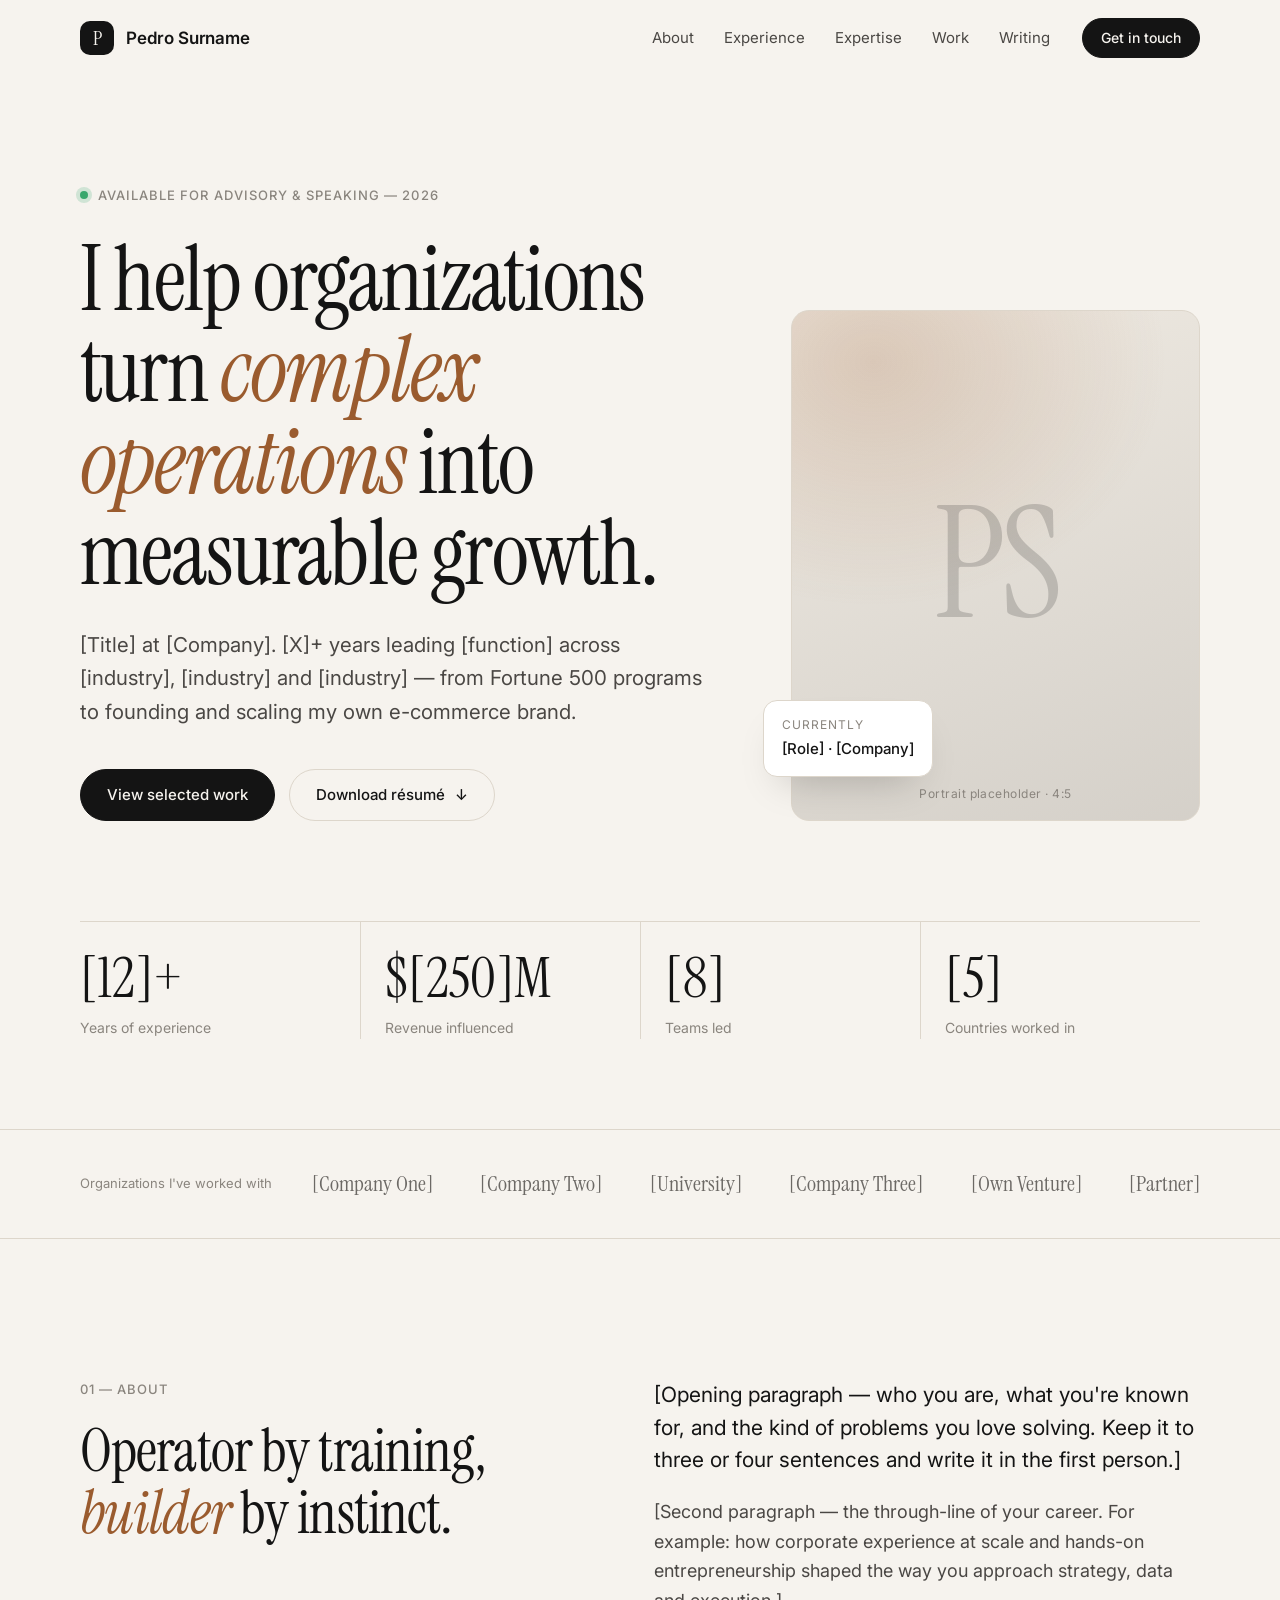
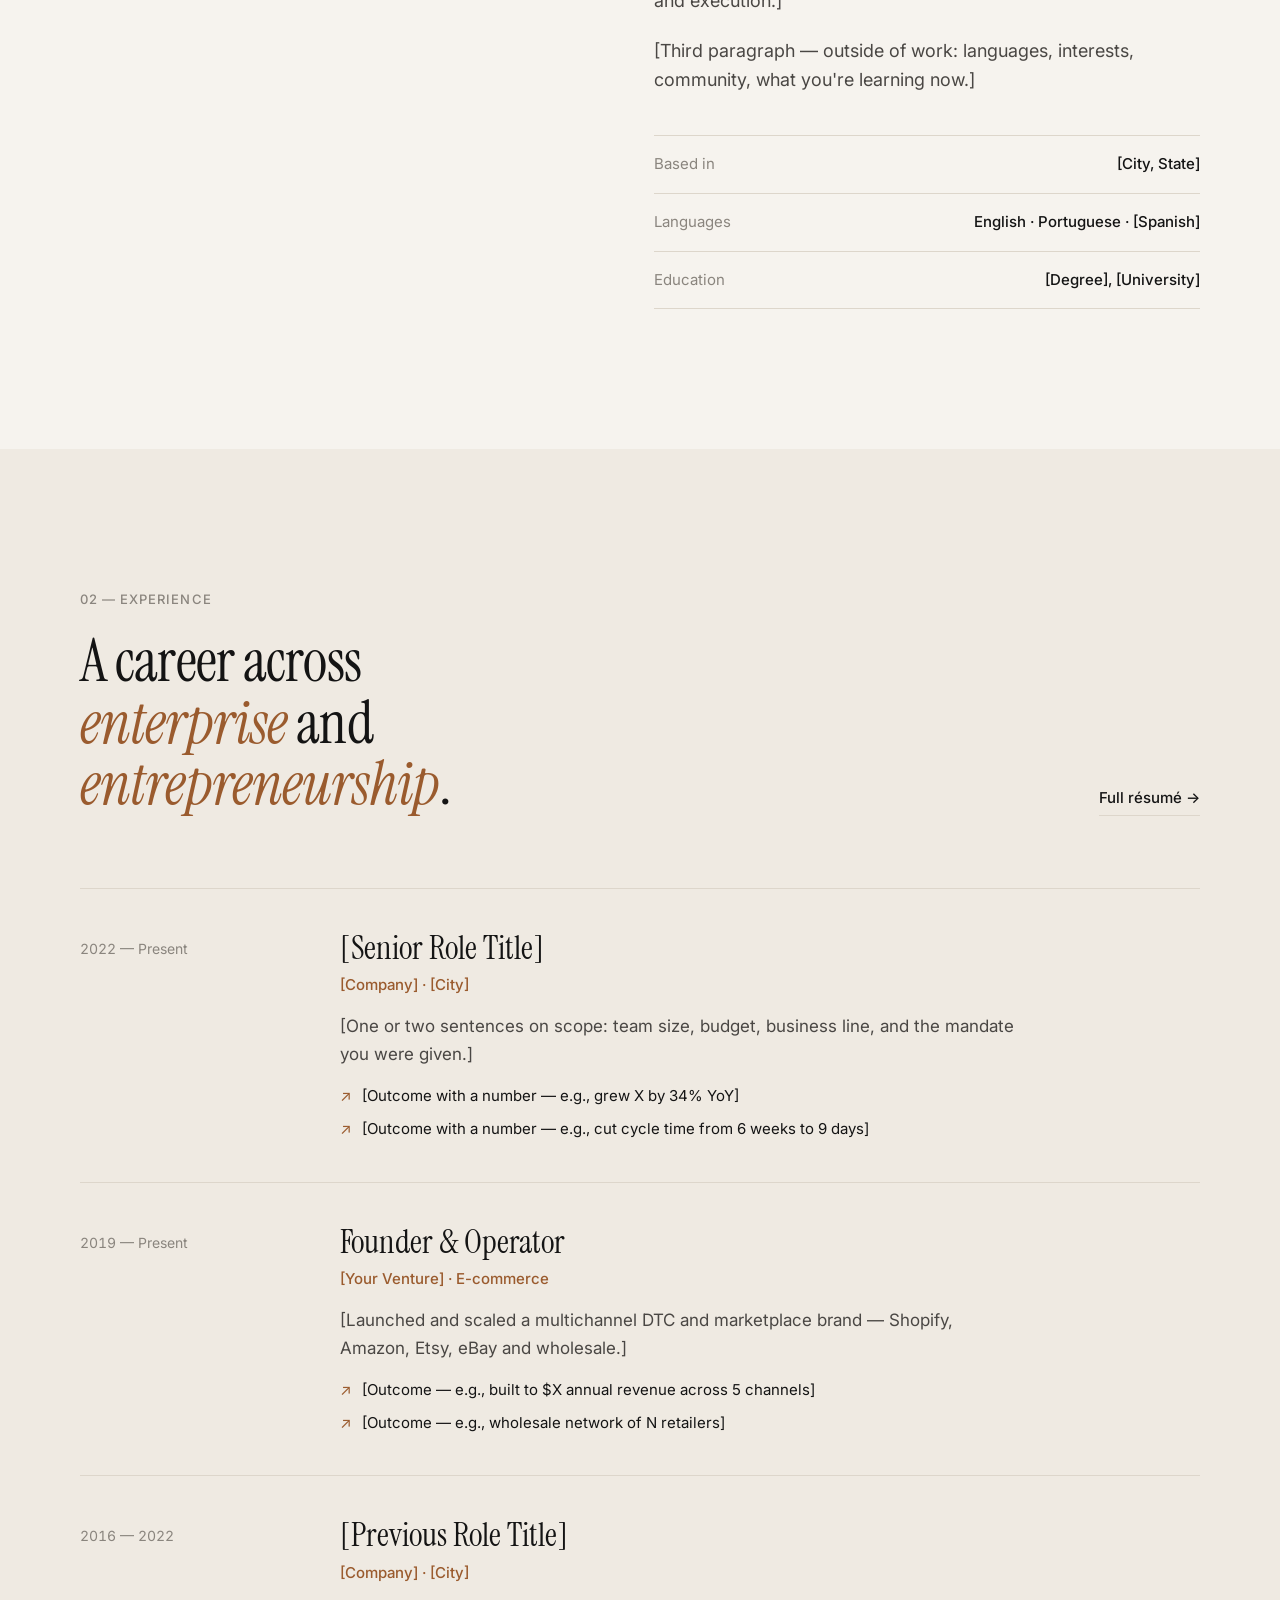
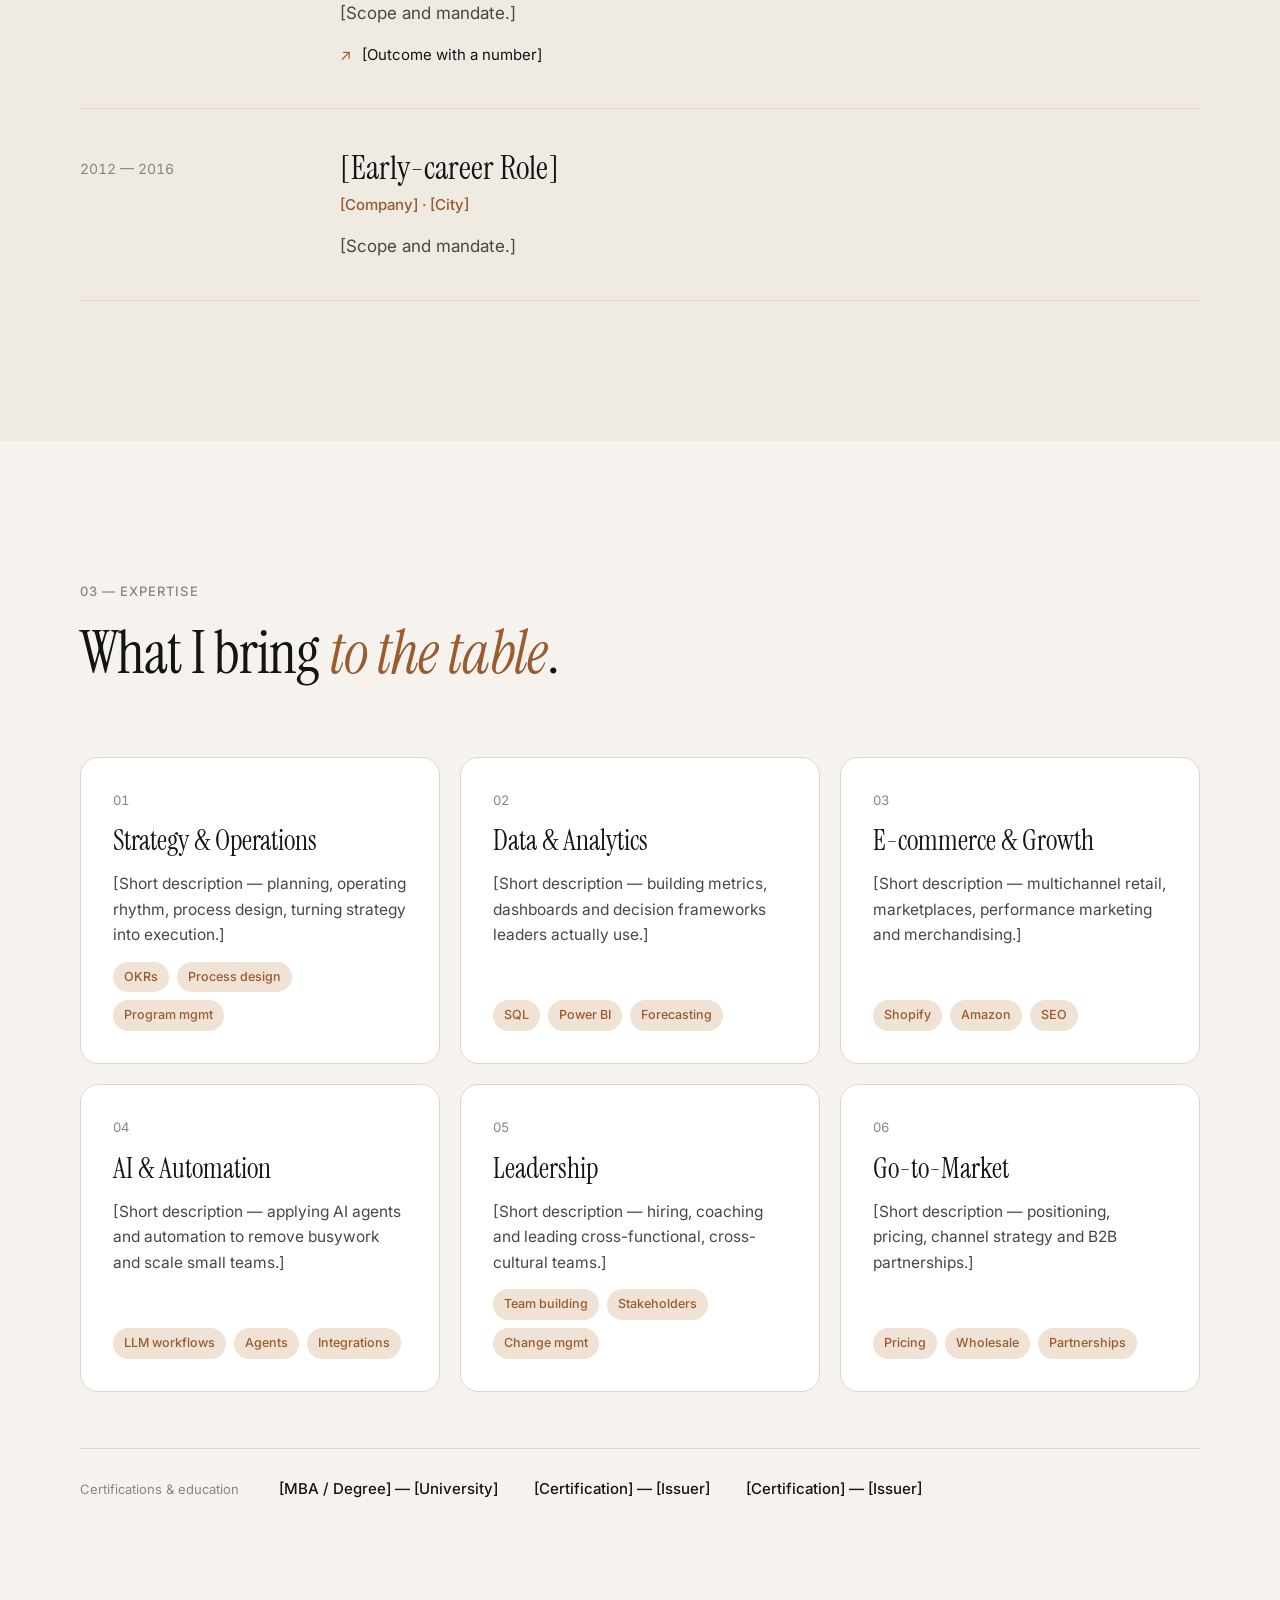
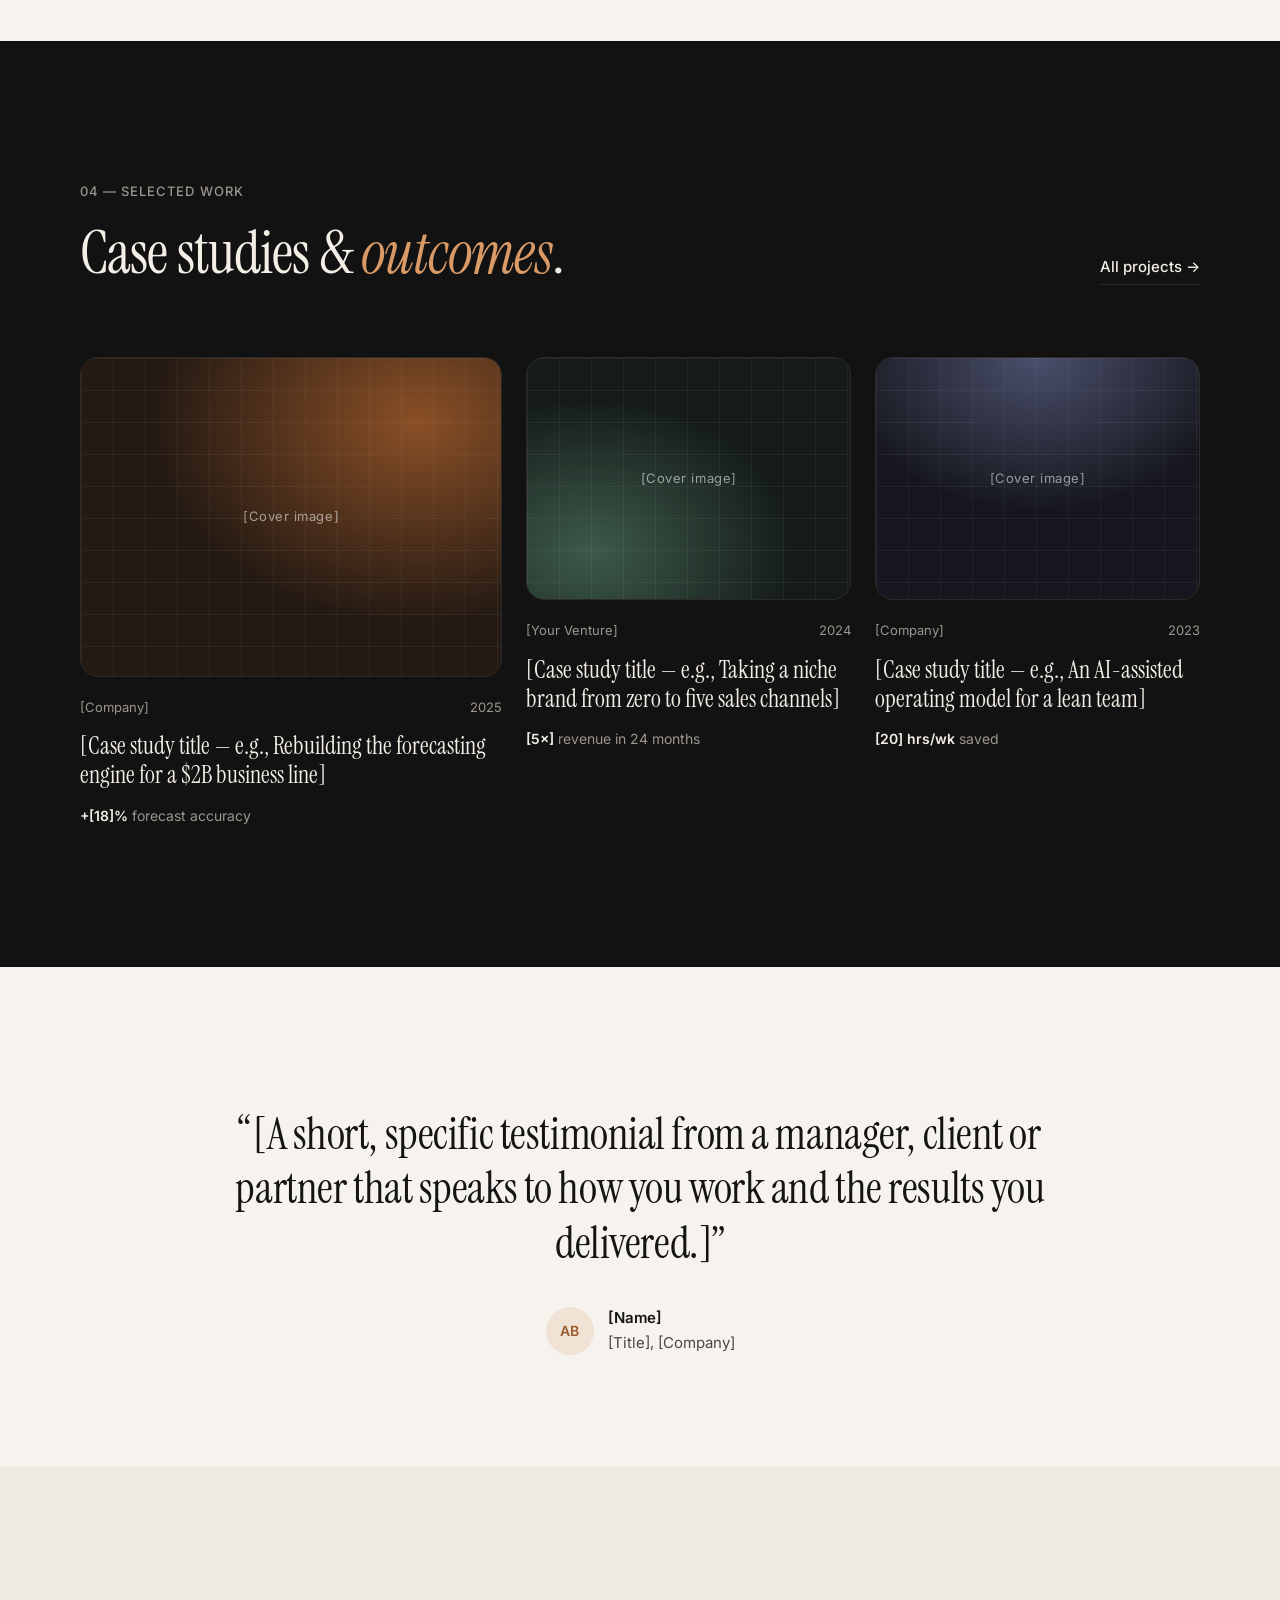
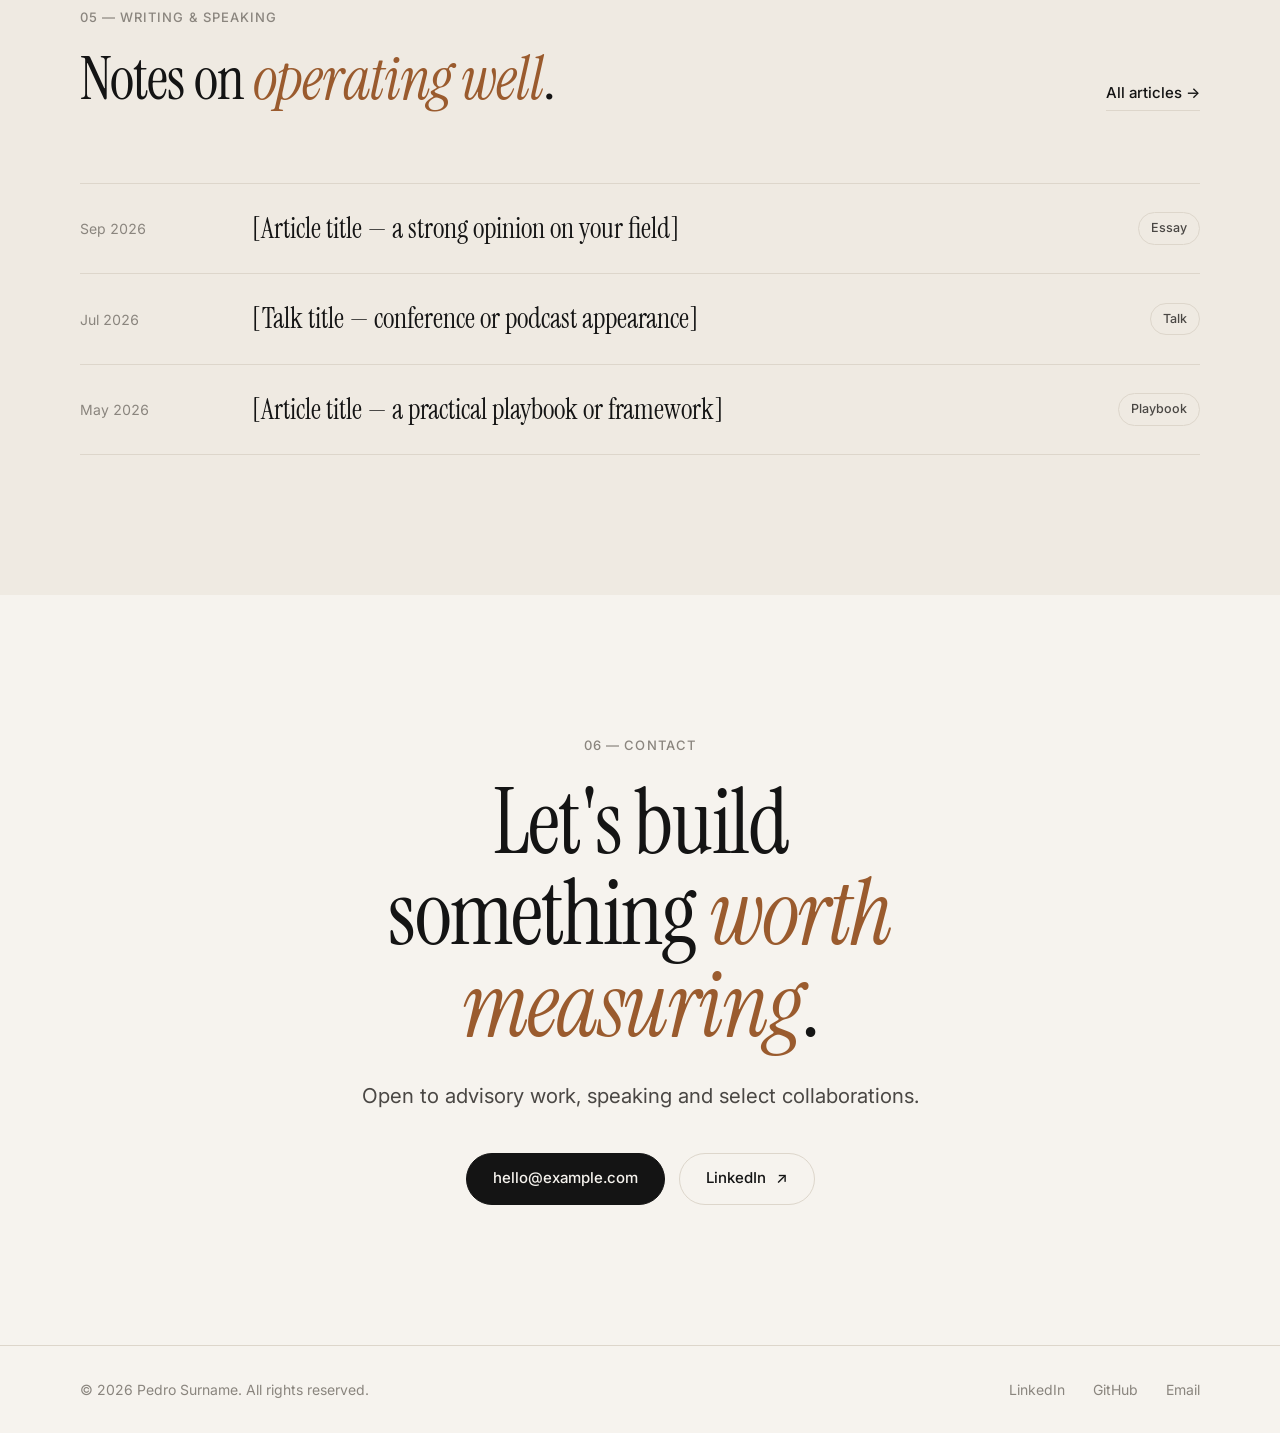
==== index.html @ adf17071 "Initial landing page mock with placeholder content" ====
<!doctype html>
<html lang="en">
<head>
  <meta charset="utf-8" />
  <meta name="viewport" content="width=device-width, initial-scale=1" />
  <title>Pedro Surname — Strategy, Operations & Growth</title>
  <meta name="description" content="Pedro Surname — [one-line professional summary]. Career, expertise, selected work and contact." />
  <meta property="og:title" content="Pedro Surname" />
  <meta property="og:description" content="[One-line professional summary]" />
  <meta property="og:type" content="website" />
  <link rel="icon" href="data:image/svg+xml,<svg xmlns='http://www.w3.org/2000/svg' viewBox='0 0 64 64'><rect width='64' height='64' rx='14' fill='%23121212'/><text x='50%25' y='56%25' text-anchor='middle' dominant-baseline='middle' font-family='Georgia,serif' font-size='34' fill='%23f4efe6'>P</text></svg>" />
  <link rel="preconnect" href="https://fonts.googleapis.com" />
  <link rel="preconnect" href="https://fonts.gstatic.com" crossorigin />
  <link href="https://fonts.googleapis.com/css2?family=Inter:wght@400;500;600&family=Instrument+Serif:ital@0;1&display=swap" rel="stylesheet" />
  <link rel="stylesheet" href="styles.css" />
</head>
<body>
  <a class="skip" href="#main">Skip to content</a>

  <header class="nav" id="top">
    <div class="container nav__inner">
      <a href="#top" class="brand" aria-label="Home">
        <span class="brand__mark">P</span>
        <span class="brand__name">Pedro Surname</span>
      </a>
      <nav class="nav__links" aria-label="Primary">
        <a href="#about">About</a>
        <a href="#experience">Experience</a>
        <a href="#expertise">Expertise</a>
        <a href="#work">Work</a>
        <a href="#writing">Writing</a>
      </nav>
      <a href="#contact" class="btn btn--small">Get in touch</a>
      <button class="nav__toggle" aria-label="Open menu" aria-expanded="false"><span></span><span></span></button>
    </div>
  </header>

  <main id="main">
    <!-- HERO -->
    <section class="hero">
      <div class="container hero__grid">
        <div class="hero__copy reveal">
          <p class="eyebrow"><span class="dot"></span> Available for advisory &amp; speaking — 2026</p>
          <h1 class="display">
            I help organizations turn <em>complex operations</em> into measurable growth.
          </h1>
          <p class="lede">
            [Title] at [Company]. [X]+ years leading [function] across [industry], [industry] and
            [industry] — from Fortune 500 programs to founding and scaling my own e-commerce brand.
          </p>
          <div class="hero__cta">
            <a href="#work" class="btn">View selected work</a>
            <a href="#" class="btn btn--ghost">Download résumé <span aria-hidden="true">↓</span></a>
          </div>
        </div>
        <div class="hero__portrait reveal" aria-hidden="true">
          <div class="portrait">
            <span class="portrait__initials">PS</span>
            <span class="portrait__label">Portrait placeholder · 4:5</span>
          </div>
          <div class="portrait__card">
            <span class="portrait__card-k">Currently</span>
            <span class="portrait__card-v">[Role] · [Company]</span>
          </div>
        </div>
      </div>

      <div class="container">
        <dl class="stats reveal">
          <div><dt>Years of experience</dt><dd>[12]+</dd></div>
          <div><dt>Revenue influenced</dt><dd>$[250]M</dd></div>
          <div><dt>Teams led</dt><dd>[8]</dd></div>
          <div><dt>Countries worked in</dt><dd>[5]</dd></div>
        </dl>
      </div>
    </section>

    <!-- LOGOS -->
    <section class="logos" aria-label="Organizations">
      <div class="container">
        <p class="logos__label">Organizations I've worked with</p>
        <ul class="logos__row">
          <li>[Company One]</li>
          <li>[Company Two]</li>
          <li>[University]</li>
          <li>[Company Three]</li>
          <li>[Own Venture]</li>
          <li>[Partner]</li>
        </ul>
      </div>
    </section>

    <!-- ABOUT -->
    <section class="section" id="about">
      <div class="container split">
        <header class="section__head reveal">
          <p class="kicker">01 — About</p>
          <h2 class="h2">Operator by training, <em>builder</em> by instinct.</h2>
        </header>
        <div class="prose reveal">
          <p>
            [Opening paragraph — who you are, what you're known for, and the kind of problems you love
            solving. Keep it to three or four sentences and write it in the first person.]
          </p>
          <p>
            [Second paragraph — the through-line of your career. For example: how corporate experience at
            scale and hands-on entrepreneurship shaped the way you approach strategy, data and execution.]
          </p>
          <p>
            [Third paragraph — outside of work: languages, interests, community, what you're learning now.]
          </p>
          <ul class="facts">
            <li><span>Based in</span>[City, State]</li>
            <li><span>Languages</span>English · Portuguese · [Spanish]</li>
            <li><span>Education</span>[Degree], [University]</li>
          </ul>
        </div>
      </div>
    </section>

    <!-- EXPERIENCE -->
    <section class="section section--alt" id="experience">
      <div class="container">
        <header class="section__head section__head--row reveal">
          <div>
            <p class="kicker">02 — Experience</p>
            <h2 class="h2">A career across <em>enterprise</em> and <em>entrepreneurship</em>.</h2>
          </div>
          <a href="#" class="link-arrow">Full résumé <span aria-hidden="true">→</span></a>
        </header>

        <ol class="timeline">
          <li class="role reveal">
            <div class="role__when">2022 — Present</div>
            <div class="role__body">
              <h3>[Senior Role Title]</h3>
              <p class="role__org">[Company] · [City]</p>
              <p>[One or two sentences on scope: team size, budget, business line, and the mandate you were given.]</p>
              <ul class="role__wins">
                <li>[Outcome with a number — e.g., grew X by 34% YoY]</li>
                <li>[Outcome with a number — e.g., cut cycle time from 6 weeks to 9 days]</li>
              </ul>
            </div>
          </li>
          <li class="role reveal">
            <div class="role__when">2019 — Present</div>
            <div class="role__body">
              <h3>Founder &amp; Operator</h3>
              <p class="role__org">[Your Venture] · E-commerce</p>
              <p>[Launched and scaled a multichannel DTC and marketplace brand — Shopify, Amazon, Etsy, eBay and wholesale.]</p>
              <ul class="role__wins">
                <li>[Outcome — e.g., built to $X annual revenue across 5 channels]</li>
                <li>[Outcome — e.g., wholesale network of N retailers]</li>
              </ul>
            </div>
          </li>
          <li class="role reveal">
            <div class="role__when">2016 — 2022</div>
            <div class="role__body">
              <h3>[Previous Role Title]</h3>
              <p class="role__org">[Company] · [City]</p>
              <p>[Scope and mandate.]</p>
              <ul class="role__wins">
                <li>[Outcome with a number]</li>
              </ul>
            </div>
          </li>
          <li class="role reveal">
            <div class="role__when">2012 — 2016</div>
            <div class="role__body">
              <h3>[Early-career Role]</h3>
              <p class="role__org">[Company] · [City]</p>
              <p>[Scope and mandate.]</p>
            </div>
          </li>
        </ol>
      </div>
    </section>

    <!-- EXPERTISE -->
    <section class="section" id="expertise">
      <div class="container">
        <header class="section__head reveal">
          <p class="kicker">03 — Expertise</p>
          <h2 class="h2">What I bring <em>to the table</em>.</h2>
        </header>

        <div class="cards">
          <article class="card reveal">
            <span class="card__num">01</span>
            <h3>Strategy &amp; Operations</h3>
            <p>[Short description — planning, operating rhythm, process design, turning strategy into execution.]</p>
            <ul class="tags"><li>OKRs</li><li>Process design</li><li>Program mgmt</li></ul>
          </article>
          <article class="card reveal">
            <span class="card__num">02</span>
            <h3>Data &amp; Analytics</h3>
            <p>[Short description — building metrics, dashboards and decision frameworks leaders actually use.]</p>
            <ul class="tags"><li>SQL</li><li>Power BI</li><li>Forecasting</li></ul>
          </article>
          <article class="card reveal">
            <span class="card__num">03</span>
            <h3>E-commerce &amp; Growth</h3>
            <p>[Short description — multichannel retail, marketplaces, performance marketing and merchandising.]</p>
            <ul class="tags"><li>Shopify</li><li>Amazon</li><li>SEO</li></ul>
          </article>
          <article class="card reveal">
            <span class="card__num">04</span>
            <h3>AI &amp; Automation</h3>
            <p>[Short description — applying AI agents and automation to remove busywork and scale small teams.]</p>
            <ul class="tags"><li>LLM workflows</li><li>Agents</li><li>Integrations</li></ul>
          </article>
          <article class="card reveal">
            <span class="card__num">05</span>
            <h3>Leadership</h3>
            <p>[Short description — hiring, coaching and leading cross-functional, cross-cultural teams.]</p>
            <ul class="tags"><li>Team building</li><li>Stakeholders</li><li>Change mgmt</li></ul>
          </article>
          <article class="card reveal">
            <span class="card__num">06</span>
            <h3>Go-to-Market</h3>
            <p>[Short description — positioning, pricing, channel strategy and B2B partnerships.]</p>
            <ul class="tags"><li>Pricing</li><li>Wholesale</li><li>Partnerships</li></ul>
          </article>
        </div>

        <div class="certs reveal">
          <p class="certs__label">Certifications &amp; education</p>
          <ul>
            <li>[MBA / Degree] — [University]</li>
            <li>[Certification] — [Issuer]</li>
            <li>[Certification] — [Issuer]</li>
          </ul>
        </div>
      </div>
    </section>

    <!-- SELECTED WORK -->
    <section class="section section--dark" id="work">
      <div class="container">
        <header class="section__head section__head--row reveal">
          <div>
            <p class="kicker">04 — Selected work</p>
            <h2 class="h2">Case studies &amp; <em>outcomes</em>.</h2>
          </div>
          <a href="#" class="link-arrow">All projects <span aria-hidden="true">→</span></a>
        </header>

        <div class="work">
          <a class="case reveal" href="#">
            <div class="case__media case__media--a"><span>[Cover image]</span></div>
            <div class="case__meta"><span>[Company]</span><span>2025</span></div>
            <h3>[Case study title — e.g., Rebuilding the forecasting engine for a $2B business line]</h3>
            <p class="case__result"><strong>+[18]%</strong> forecast accuracy</p>
          </a>
          <a class="case reveal" href="#">
            <div class="case__media case__media--b"><span>[Cover image]</span></div>
            <div class="case__meta"><span>[Your Venture]</span><span>2024</span></div>
            <h3>[Case study title — e.g., Taking a niche brand from zero to five sales channels]</h3>
            <p class="case__result"><strong>[5×]</strong> revenue in 24 months</p>
          </a>
          <a class="case reveal" href="#">
            <div class="case__media case__media--c"><span>[Cover image]</span></div>
            <div class="case__meta"><span>[Company]</span><span>2023</span></div>
            <h3>[Case study title — e.g., An AI-assisted operating model for a lean team]</h3>
            <p class="case__result"><strong>[20] hrs/wk</strong> saved</p>
          </a>
        </div>
      </div>
    </section>

    <!-- TESTIMONIAL -->
    <section class="section quote-section">
      <div class="container">
        <figure class="quote reveal">
          <blockquote>
            “[A short, specific testimonial from a manager, client or partner that speaks to how you work and
            the results you delivered.]”
          </blockquote>
          <figcaption>
            <span class="quote__avatar" aria-hidden="true">AB</span>
            <span><strong>[Name]</strong><br />[Title], [Company]</span>
          </figcaption>
        </figure>
      </div>
    </section>

    <!-- WRITING -->
    <section class="section section--alt" id="writing">
      <div class="container">
        <header class="section__head section__head--row reveal">
          <div>
            <p class="kicker">05 — Writing &amp; speaking</p>
            <h2 class="h2">Notes on <em>operating well</em>.</h2>
          </div>
          <a href="#" class="link-arrow">All articles <span aria-hidden="true">→</span></a>
        </header>

        <ul class="posts">
          <li class="reveal"><a href="#">
            <span class="posts__date">Sep 2026</span>
            <span class="posts__title">[Article title — a strong opinion on your field]</span>
            <span class="posts__type">Essay</span>
          </a></li>
          <li class="reveal"><a href="#">
            <span class="posts__date">Jul 2026</span>
            <span class="posts__title">[Talk title — conference or podcast appearance]</span>
            <span class="posts__type">Talk</span>
          </a></li>
          <li class="reveal"><a href="#">
            <span class="posts__date">May 2026</span>
            <span class="posts__title">[Article title — a practical playbook or framework]</span>
            <span class="posts__type">Playbook</span>
          </a></li>
        </ul>
      </div>
    </section>

    <!-- CONTACT -->
    <section class="section contact" id="contact">
      <div class="container contact__inner reveal">
        <p class="kicker">06 — Contact</p>
        <h2 class="display display--center">Let's build something <em>worth measuring</em>.</h2>
        <p class="lede lede--center">Open to advisory work, speaking and select collaborations.</p>
        <div class="hero__cta hero__cta--center">
          <a href="mailto:hello@example.com" class="btn">hello@example.com</a>
          <a href="#" class="btn btn--ghost">LinkedIn <span aria-hidden="true">↗</span></a>
        </div>
      </div>
    </section>
  </main>

  <footer class="footer">
    <div class="container footer__inner">
      <p>© <span id="year">2026</span> Pedro Surname. All rights reserved.</p>
      <ul class="footer__links">
        <li><a href="#">LinkedIn</a></li>
        <li><a href="#">GitHub</a></li>
        <li><a href="#">Email</a></li>
      </ul>
    </div>
  </footer>

  <script src="main.js"></script>
</body>
</html>
---- styles.css ----
/* ==========================================================================
   Design tokens
   ========================================================================== */
:root {
  --bg: #f6f3ee;
  --bg-alt: #efeae2;
  --surface: #ffffff;
  --ink: #141414;
  --ink-soft: #4a4744;
  --muted: #8a857e;
  --line: #ddd6cb;
  --accent: #9a5b2e;
  --accent-soft: #f0e2d4;
  --dark: #121212;
  --dark-ink: #f4efe6;
  --dark-muted: #9c968d;
  --dark-line: #2c2a27;

  --serif: "Instrument Serif", Georgia, "Times New Roman", serif;
  --sans: "Inter", system-ui, -apple-system, "Segoe UI", Roboto, sans-serif;

  --radius: 18px;
  --max: 1200px;
  --gutter: clamp(16px, 4vw, 40px);
  --section: clamp(80px, 11vw, 140px);
  --ease: cubic-bezier(.2, .7, .2, 1);
}

@media (prefers-color-scheme: dark) {
  :root {
    --bg: #0f0f0e;
    --bg-alt: #161614;
    --surface: #1b1a18;
    --ink: #f2ede4;
    --ink-soft: #bdb6ab;
    --muted: #857f76;
    --line: #2b2926;
    --accent: #d99a66;
    --accent-soft: #2e2219;
    --dark: #070707;
  }
}

/* ==========================================================================
   Base
   ========================================================================== */
*, *::before, *::after { box-sizing: border-box; }
html { scroll-behavior: smooth; scroll-padding-top: 88px; }
body {
  margin: 0;
  background: var(--bg);
  color: var(--ink);
  font: 400 17px/1.65 var(--sans);
  -webkit-font-smoothing: antialiased;
  text-rendering: optimizeLegibility;
}
img { max-width: 100%; display: block; }
a { color: inherit; text-decoration: none; }
ul, ol { margin: 0; padding: 0; list-style: none; }
h1, h2, h3, p, dl, dd, figure, blockquote { margin: 0; }
em { font-style: italic; }
::selection { background: var(--accent); color: #fff; }

.container { width: 100%; max-width: var(--max); margin: 0 auto; padding: 0 var(--gutter); }

.skip {
  position: absolute; left: -9999px; top: 12px; z-index: 100;
  background: var(--ink); color: var(--bg); padding: 10px 16px; border-radius: 8px;
}
.skip:focus { left: 12px; }

:focus-visible { outline: 2px solid var(--accent); outline-offset: 3px; border-radius: 6px; }

/* ==========================================================================
   Typography
   ========================================================================== */
.display {
  font-family: var(--serif);
  font-weight: 400;
  font-size: clamp(44px, 7vw, 92px);
  line-height: 1.02;
  letter-spacing: -0.02em;
}
.display em, .h2 em { color: var(--accent); }
.display--center { text-align: center; max-width: 14ch; margin: 0 auto; }

.h2 {
  font-family: var(--serif);
  font-weight: 400;
  font-size: clamp(36px, 4.6vw, 60px);
  line-height: 1.05;
  letter-spacing: -0.015em;
  max-width: 18ch;
}
.lede {
  font-size: clamp(18px, 1.6vw, 21px);
  color: var(--ink-soft);
  max-width: 54ch;
  margin-top: 28px;
}
.lede--center { text-align: center; margin-left: auto; margin-right: auto; }

.eyebrow, .kicker {
  font-size: 13px;
  font-weight: 500;
  letter-spacing: .08em;
  text-transform: uppercase;
  color: var(--muted);
}
.kicker { margin-bottom: 20px; }
.eyebrow { display: inline-flex; align-items: center; gap: 10px; margin-bottom: 28px; }
.dot {
  width: 8px; height: 8px; border-radius: 50%; background: #3aa76d;
  box-shadow: 0 0 0 4px color-mix(in srgb, #3aa76d 20%, transparent);
}

/* ==========================================================================
   Buttons & links
   ========================================================================== */
.btn {
  display: inline-flex; align-items: center; gap: 10px;
  height: 52px; padding: 0 26px;
  border-radius: 999px;
  background: var(--ink); color: var(--bg);
  font-weight: 500; font-size: 15px;
  border: 1px solid var(--ink);
  transition: transform .3s var(--ease), background .3s, color .3s;
}
.btn:hover { transform: translateY(-2px); }
.btn--ghost { background: transparent; color: var(--ink); border-color: var(--line); }
.btn--ghost:hover { border-color: var(--ink); }
.btn--small { height: 40px; padding: 0 18px; font-size: 14px; }

.link-arrow {
  font-weight: 500; font-size: 15px;
  border-bottom: 1px solid var(--line); padding-bottom: 4px;
  transition: border-color .3s;
  white-space: nowrap;
}
.link-arrow span { display: inline-block; transition: transform .3s var(--ease); }
.link-arrow:hover { border-color: var(--ink); }
.link-arrow:hover span { transform: translateX(4px); }

/* ==========================================================================
   Nav
   ========================================================================== */
.nav {
  position: sticky; top: 0; z-index: 50;
  background: color-mix(in srgb, var(--bg) 82%, transparent);
  backdrop-filter: saturate(160%) blur(14px);
  -webkit-backdrop-filter: saturate(160%) blur(14px);
  border-bottom: 1px solid transparent;
  transition: border-color .3s;
}
.nav.is-scrolled { border-bottom-color: var(--line); }
.nav__inner { display: flex; align-items: center; gap: 32px; height: 76px; }
.brand { display: flex; align-items: center; gap: 12px; font-weight: 600; letter-spacing: -.01em; }
.brand__mark {
  display: grid; place-items: center;
  width: 34px; height: 34px; border-radius: 10px;
  background: var(--ink); color: var(--bg);
  font-family: var(--serif); font-size: 20px; font-weight: 400;
}
.nav__links { display: flex; gap: 30px; margin-left: auto; font-size: 15px; color: var(--ink-soft); }
.nav__links a { position: relative; transition: color .2s; }
.nav__links a::after {
  content: ""; position: absolute; left: 0; bottom: -6px; height: 1px; width: 100%;
  background: currentColor; transform: scaleX(0); transform-origin: left; transition: transform .3s var(--ease);
}
.nav__links a:hover { color: var(--ink); }
.nav__links a:hover::after { transform: scaleX(1); }

.nav__toggle {
  display: none; margin-left: auto;
  width: 44px; height: 44px; border: 1px solid var(--line); border-radius: 12px;
  background: transparent; cursor: pointer; position: relative;
}
.nav__toggle span {
  position: absolute; left: 12px; right: 12px; height: 1.5px; background: var(--ink);
  transition: transform .3s var(--ease);
}
.nav__toggle span:first-child { top: 17px; }
.nav__toggle span:last-child { top: 25px; }
.nav.is-open .nav__toggle span:first-child { transform: translateY(4px) rotate(45deg); }
.nav.is-open .nav__toggle span:last-child { transform: translateY(-4px) rotate(-45deg); }

/* ==========================================================================
   Hero
   ========================================================================== */
.hero { padding: clamp(56px, 8vw, 110px) 0 clamp(56px, 7vw, 90px); }
.hero__grid {
  display: grid; grid-template-columns: 1.55fr 1fr;
  gap: clamp(40px, 6vw, 90px); align-items: end;
}
.hero__cta { display: flex; flex-wrap: wrap; gap: 14px; margin-top: 40px; }
.hero__cta--center { justify-content: center; }

.hero__portrait { position: relative; }
.portrait {
  aspect-ratio: 4 / 5;
  border-radius: var(--radius);
  background:
    radial-gradient(120% 80% at 20% 10%, color-mix(in srgb, var(--accent) 22%, transparent), transparent 60%),
    linear-gradient(160deg, var(--bg-alt), color-mix(in srgb, var(--ink) 12%, var(--bg-alt)));
  border: 1px solid var(--line);
  display: grid; place-items: center; position: relative; overflow: hidden;
}
.portrait__initials {
  font-family: var(--serif); font-size: clamp(90px, 12vw, 160px);
  color: color-mix(in srgb, var(--ink) 18%, transparent); letter-spacing: -.04em;
}
.portrait__label {
  position: absolute; bottom: 16px; left: 50%; transform: translateX(-50%);
  font-size: 12px; color: var(--muted); letter-spacing: .04em; white-space: nowrap;
}
.portrait__card {
  position: absolute; left: -28px; bottom: 44px;
  background: var(--surface); border: 1px solid var(--line); border-radius: 14px;
  padding: 14px 18px; display: flex; flex-direction: column; gap: 2px;
  box-shadow: 0 20px 40px -20px rgba(0,0,0,.25);
}
.portrait__card-k { font-size: 12px; color: var(--muted); text-transform: uppercase; letter-spacing: .08em; }
.portrait__card-v { font-weight: 500; font-size: 15px; }

.stats {
  display: grid; grid-template-columns: repeat(4, 1fr);
  margin-top: clamp(56px, 8vw, 100px);
  border-top: 1px solid var(--line);
}
.stats > div { padding: 28px 24px 0 0; }
.stats > div + div { padding-left: 24px; border-left: 1px solid var(--line); }
.stats > div { display: flex; flex-direction: column; }
.stats dt { font-size: 14px; color: var(--muted); }
.stats dd {
  order: -1;
  font-family: var(--serif); font-size: clamp(40px, 4.4vw, 60px); line-height: 1; margin-bottom: 10px;
}

/* ==========================================================================
   Logos
   ========================================================================== */
.logos { padding: 36px 0; border-top: 1px solid var(--line); border-bottom: 1px solid var(--line); }
.logos .container { display: flex; align-items: center; gap: 40px; }
.logos__label { font-size: 13px; color: var(--muted); white-space: nowrap; flex-shrink: 0; }
.logos__row {
  display: flex; flex-wrap: wrap; gap: 14px 44px; flex: 1; justify-content: space-between;
  font-family: var(--serif); font-size: 22px; color: var(--ink-soft); opacity: .8;
}

/* ==========================================================================
   Sections
   ========================================================================== */
.section { padding: var(--section) 0; }
.section--alt { background: var(--bg-alt); }
.section__head { margin-bottom: clamp(44px, 6vw, 72px); }
.section__head--row { display: flex; align-items: flex-end; justify-content: space-between; gap: 32px; }

.split { display: grid; grid-template-columns: 1fr 1.1fr; gap: clamp(40px, 6vw, 100px); }
.split .section__head { margin-bottom: 0; }

.prose p { color: var(--ink-soft); font-size: 18px; }
.prose p + p { margin-top: 20px; }
.prose p:first-child { color: var(--ink); font-size: 21px; line-height: 1.55; }

.facts { margin-top: 40px; border-top: 1px solid var(--line); }
.facts li {
  display: flex; justify-content: space-between; gap: 20px;
  padding: 16px 0; border-bottom: 1px solid var(--line); font-weight: 500; font-size: 15px;
}
.facts span { color: var(--muted); font-weight: 400; }

/* Timeline */
.timeline { border-top: 1px solid var(--line); }
.role {
  display: grid; grid-template-columns: 220px 1fr; gap: 40px;
  padding: 40px 0; border-bottom: 1px solid var(--line);
}
.role__when { font-size: 14px; color: var(--muted); padding-top: 8px; font-variant-numeric: tabular-nums; }
.role h3 { font-family: var(--serif); font-weight: 400; font-size: clamp(26px, 2.6vw, 34px); line-height: 1.15; }
.role__org { color: var(--accent); font-weight: 500; font-size: 15px; margin: 6px 0 14px; }
.role__body > p:not(.role__org) { color: var(--ink-soft); max-width: 62ch; }
.role__wins { margin-top: 16px; display: grid; gap: 8px; }
.role__wins li { position: relative; padding-left: 22px; font-size: 15px; }
.role__wins li::before { content: "↗"; position: absolute; left: 0; color: var(--accent); }

/* Cards */
.cards { display: grid; grid-template-columns: repeat(3, 1fr); gap: 20px; }
.card {
  background: var(--surface); border: 1px solid var(--line); border-radius: var(--radius);
  padding: 32px; display: flex; flex-direction: column; gap: 14px;
  transition: transform .4s var(--ease), border-color .3s, box-shadow .4s;
}
.card:hover { transform: translateY(-4px); border-color: color-mix(in srgb, var(--ink) 30%, var(--line)); box-shadow: 0 30px 60px -40px rgba(0,0,0,.35); }
.card__num { font-size: 13px; color: var(--muted); font-variant-numeric: tabular-nums; }
.card h3 { font-family: var(--serif); font-weight: 400; font-size: 28px; line-height: 1.15; }
.card p { color: var(--ink-soft); font-size: 15.5px; flex: 1; }
.tags { display: flex; flex-wrap: wrap; gap: 8px; }
.tags li {
  font-size: 12.5px; font-weight: 500; padding: 5px 11px; border-radius: 999px;
  background: var(--accent-soft); color: var(--accent);
}

.certs {
  margin-top: 56px; display: flex; gap: 40px; align-items: baseline;
  padding-top: 28px; border-top: 1px solid var(--line);
}
.certs__label { font-size: 13px; color: var(--muted); white-space: nowrap; }
.certs ul { display: flex; flex-wrap: wrap; gap: 10px 36px; font-weight: 500; font-size: 15px; }

/* Work (dark) */
.section--dark { background: var(--dark); color: var(--dark-ink); }
.section--dark .kicker { color: var(--dark-muted); }
.section--dark .h2 em { color: #d99a66; }
.section--dark .link-arrow { border-color: var(--dark-line); }
.section--dark .link-arrow:hover { border-color: var(--dark-ink); }

.work { display: grid; grid-template-columns: 1.3fr 1fr 1fr; gap: 24px; }
.case { display: flex; flex-direction: column; gap: 14px; }
.case__media {
  aspect-ratio: 4 / 3; border-radius: var(--radius); overflow: hidden;
  display: grid; place-items: center; position: relative;
  border: 1px solid var(--dark-line);
  transition: transform .6s var(--ease);
}
.case:first-child .case__media { aspect-ratio: auto; min-height: 320px; flex: 1; max-height: 420px; }
.case__media span { font-size: 13px; color: rgba(255,255,255,.55); letter-spacing: .04em; position: relative; }
.case__media::after {
  content: ""; position: absolute; inset: 0;
  background-image: linear-gradient(rgba(255,255,255,.05) 1px, transparent 1px), linear-gradient(90deg, rgba(255,255,255,.05) 1px, transparent 1px);
  background-size: 32px 32px;
}
.case__media--a { background: radial-gradient(90% 90% at 80% 20%, #8a4f26, #241a13 70%); }
.case__media--b { background: radial-gradient(90% 90% at 20% 80%, #3d5a4c, #151c18 70%); }
.case__media--c { background: radial-gradient(90% 90% at 50% 0%, #4a4f6b, #16171e 70%); }
.case:hover .case__media { transform: scale(.985); }
.case__meta { display: flex; justify-content: space-between; font-size: 13px; color: var(--dark-muted); margin-top: 6px; }
.case h3 { font-family: var(--serif); font-weight: 400; font-size: 24px; line-height: 1.2; }
.case__result { font-size: 14px; color: var(--dark-muted); }
.case__result strong { color: var(--dark-ink); font-weight: 600; }

/* Quote */
.quote-section { padding-bottom: calc(var(--section) * .8); }
.quote { max-width: 900px; margin: 0 auto; text-align: center; }
.quote blockquote {
  font-family: var(--serif); font-size: clamp(28px, 3.4vw, 44px); line-height: 1.25; letter-spacing: -.01em;
}
.quote figcaption {
  display: inline-flex; align-items: center; gap: 14px; margin-top: 36px;
  text-align: left; font-size: 15px; color: var(--ink-soft);
}
.quote figcaption strong { color: var(--ink); font-weight: 600; }
.quote__avatar {
  width: 48px; height: 48px; border-radius: 50%; display: grid; place-items: center;
  background: var(--accent-soft); color: var(--accent); font-weight: 600; font-size: 14px;
}

/* Posts */
.posts { border-top: 1px solid var(--line); }
.posts a {
  display: grid; grid-template-columns: 140px 1fr auto; gap: 32px; align-items: center;
  padding: 28px 0; border-bottom: 1px solid var(--line);
  transition: padding .4s var(--ease), color .3s;
}
.posts a:hover { padding-left: 12px; }
.posts a:hover .posts__title { color: var(--accent); }
.posts__date { font-size: 14px; color: var(--muted); font-variant-numeric: tabular-nums; }
.posts__title { font-family: var(--serif); font-size: clamp(22px, 2.2vw, 28px); line-height: 1.2; transition: color .3s; }
.posts__type {
  font-size: 12.5px; font-weight: 500; padding: 5px 12px; border-radius: 999px; border: 1px solid var(--line); color: var(--ink-soft);
}

/* Contact */
.contact { text-align: center; }
.contact__inner { display: flex; flex-direction: column; align-items: center; }

/* Footer */
.footer { border-top: 1px solid var(--line); padding: 32px 0; font-size: 14px; color: var(--muted); }
.footer__inner { display: flex; justify-content: space-between; align-items: center; gap: 20px; flex-wrap: wrap; }
.footer__links { display: flex; gap: 28px; }
.footer__links a:hover { color: var(--ink); }

/* ==========================================================================
   Reveal on scroll
   ========================================================================== */
.reveal { opacity: 0; transform: translateY(24px); transition: opacity .9s var(--ease), transform .9s var(--ease); }
.reveal.is-visible { opacity: 1; transform: none; }
.no-js .reveal { opacity: 1; transform: none; }
@media (prefers-reduced-motion: reduce) {
  html { scroll-behavior: auto; }
  .reveal { opacity: 1; transform: none; transition: none; }
  * { transition-duration: 0s !important; }
}

/* ==========================================================================
   Responsive
   ========================================================================== */
@media (max-width: 1024px) {
  .cards { grid-template-columns: repeat(2, 1fr); }
  .work { grid-template-columns: 1fr 1fr; }
  .case:first-child { grid-column: 1 / -1; }
  .case:first-child .case__media { min-height: 0; aspect-ratio: 16 / 9; }
}

@media (max-width: 860px) {
  .nav__links, .nav .btn--small { display: none; }
  .nav__toggle { display: block; }
  .nav.is-open .nav__links {
    display: flex; flex-direction: column; gap: 0;
    position: absolute; top: 76px; left: 0; right: 0;
    background: var(--bg); border-bottom: 1px solid var(--line);
    padding: 8px var(--gutter) 20px; font-size: 18px;
  }
  .nav.is-open .nav__links a { padding: 14px 0; border-bottom: 1px solid var(--line); }
  .nav.is-open .nav__links a::after { display: none; }

  .hero__grid { grid-template-columns: 1fr; }
  .hero__portrait { max-width: 380px; }
  .portrait__card { left: auto; right: -8px; }
  .stats { grid-template-columns: 1fr 1fr; }
  .stats > div:nth-child(3) { padding-left: 0; border-left: 0; }
  .stats > div:nth-child(n+3) { border-top: 1px solid var(--line); margin-top: 28px; }

  .logos .container { flex-direction: column; align-items: flex-start; gap: 18px; }
  .logos__row { justify-content: flex-start; font-size: 19px; gap: 10px 28px; }

  .split { grid-template-columns: 1fr; }
  .section__head--row { flex-direction: column; align-items: flex-start; }
  .role { grid-template-columns: 1fr; gap: 8px; padding: 32px 0; }
  .role__when { padding-top: 0; }
  .certs { flex-direction: column; gap: 14px; }
  .posts a { grid-template-columns: 1fr auto; gap: 8px 16px; }
  .posts__date { grid-column: 1 / -1; }
}

@media (max-width: 600px) {
  body { font-size: 16px; }
  .cards, .work { grid-template-columns: 1fr; }
  .card { padding: 26px; }
  .btn { height: 48px; padding: 0 22px; }
  .hero__cta .btn { flex: 1 1 auto; justify-content: center; }
  .facts li { flex-direction: column; gap: 2px; }
}
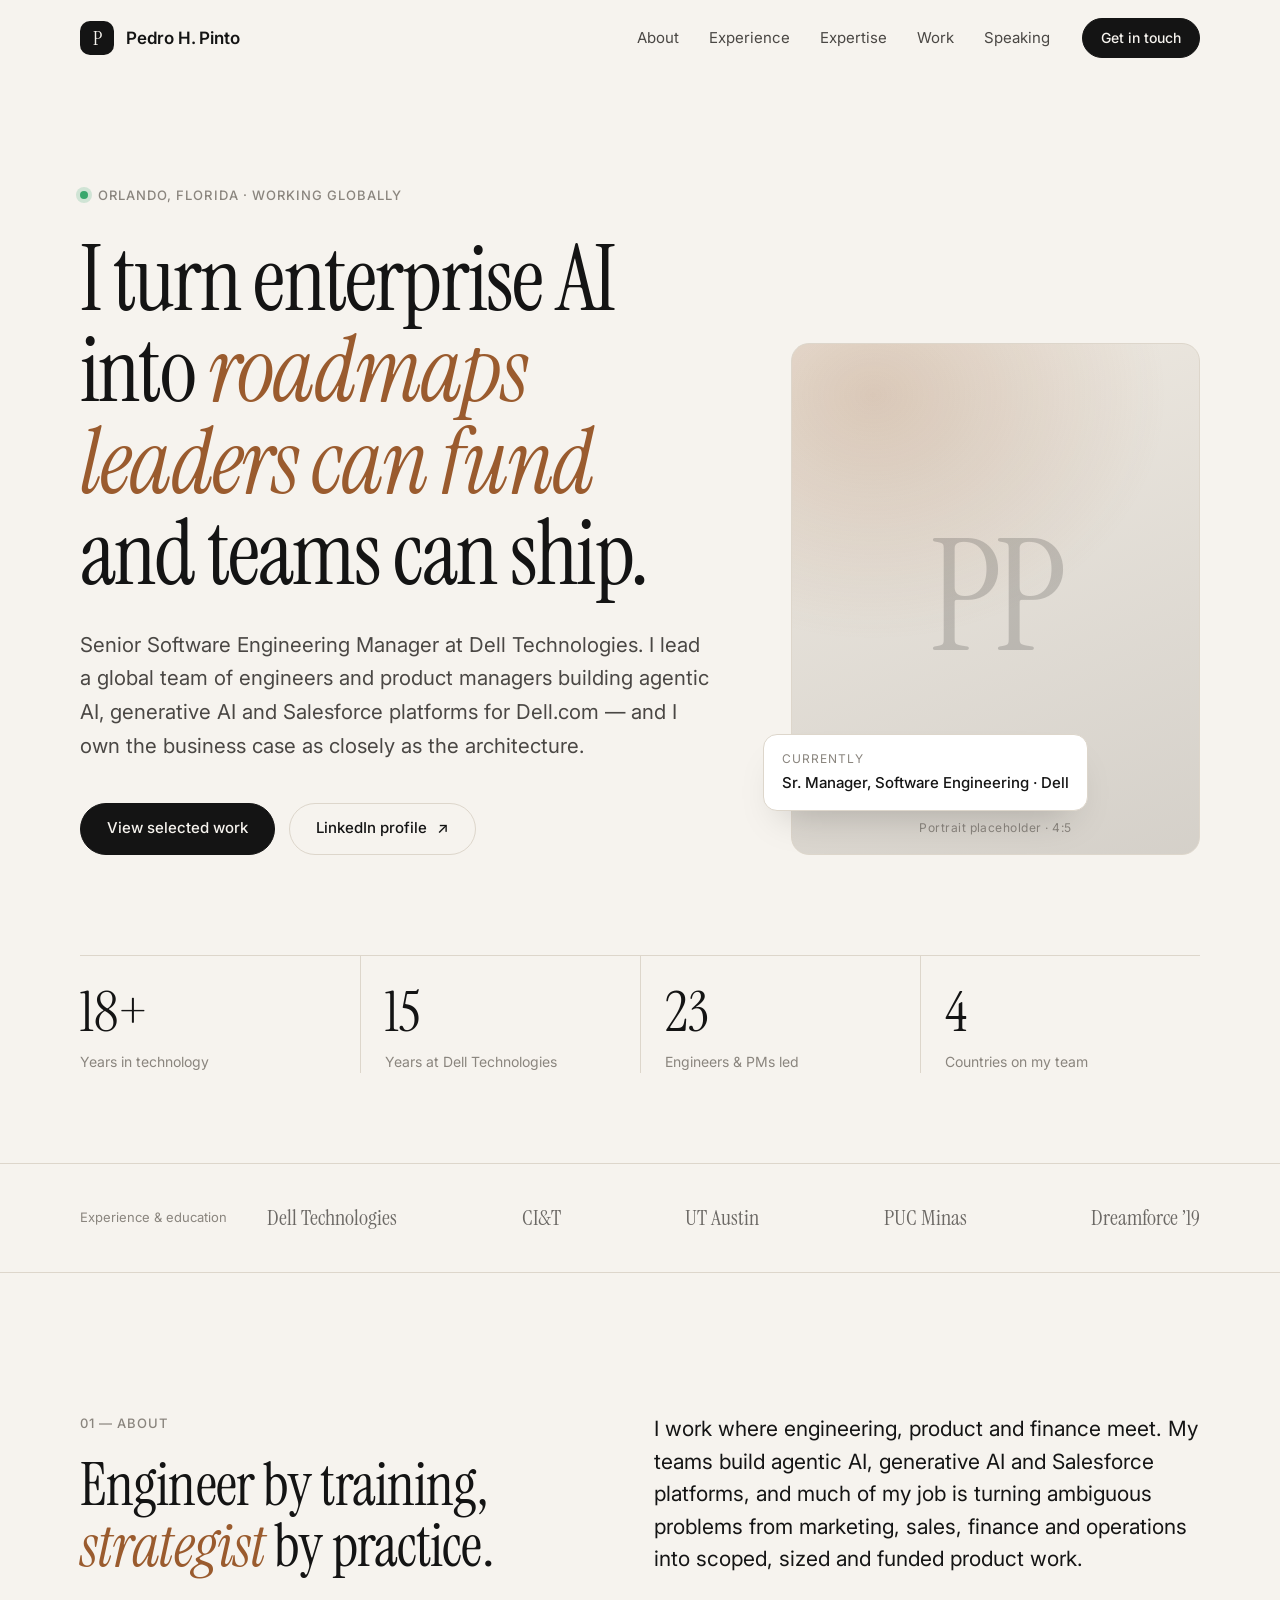
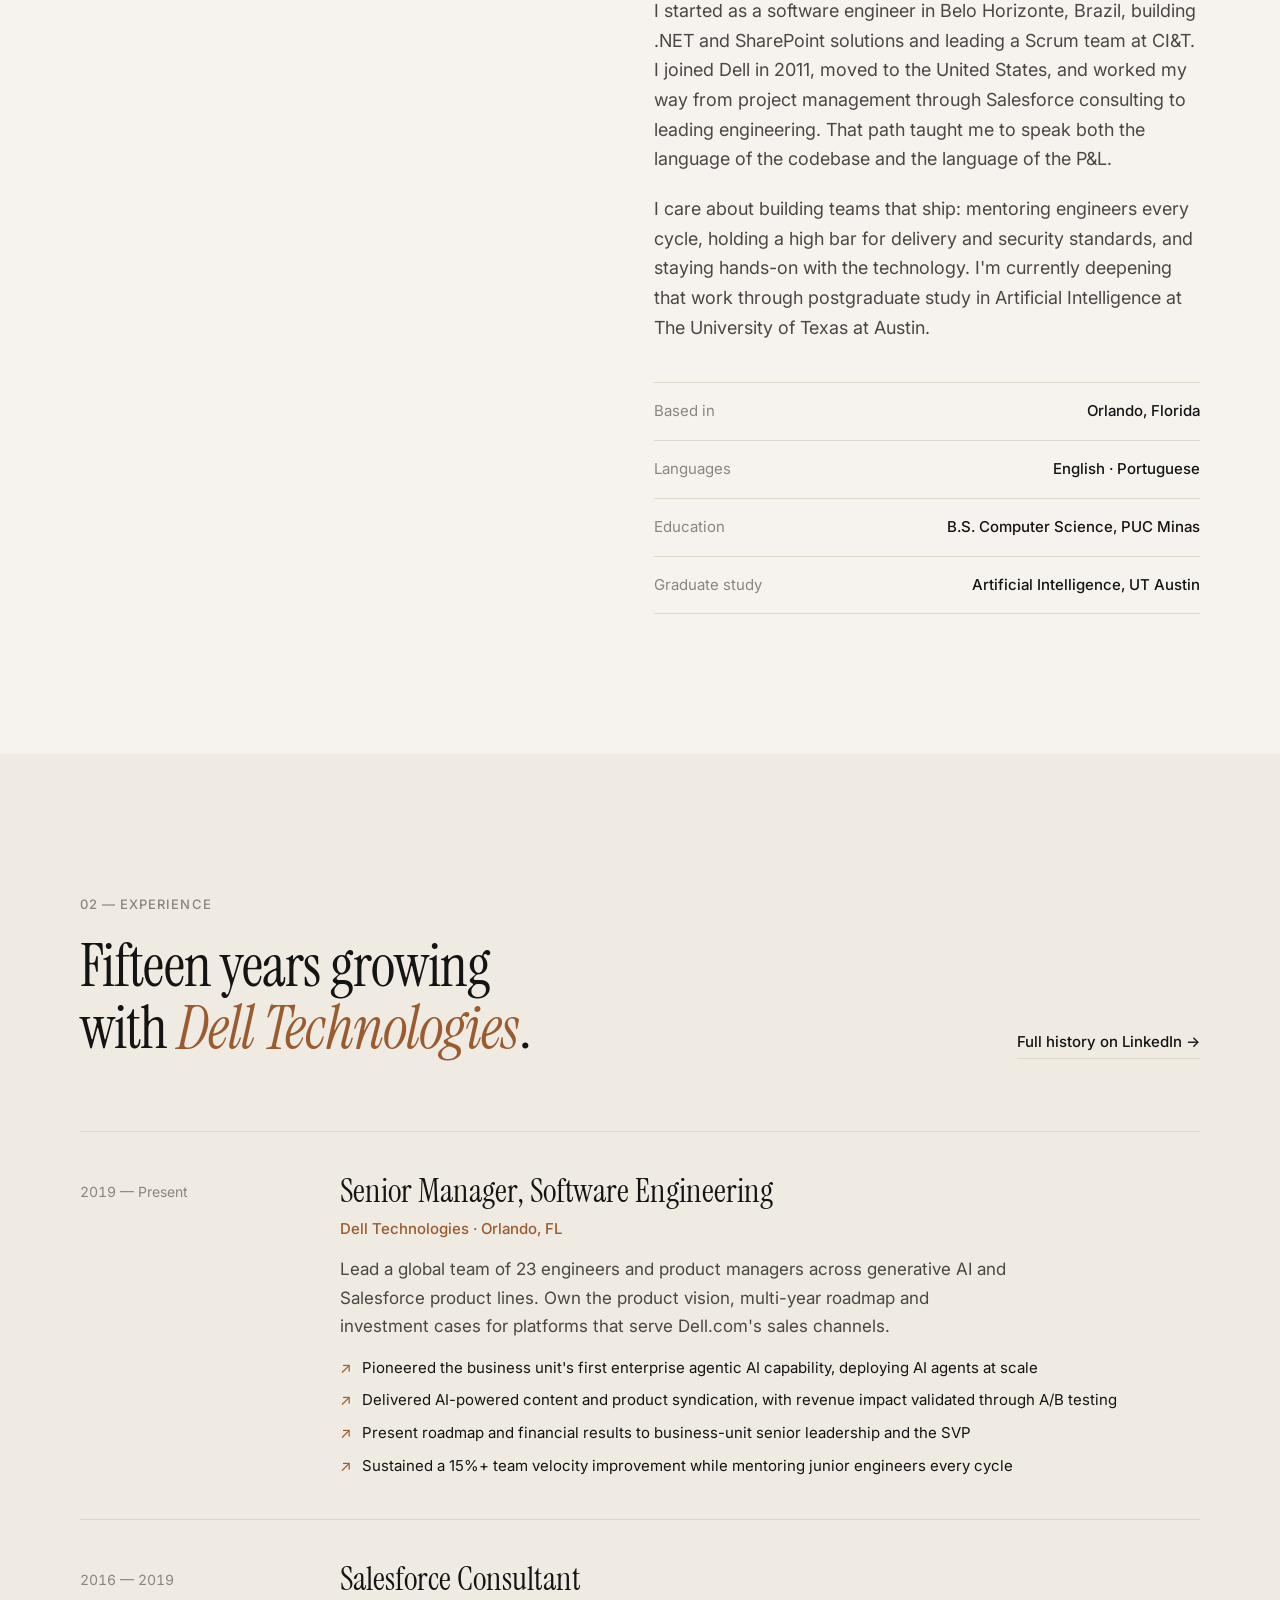
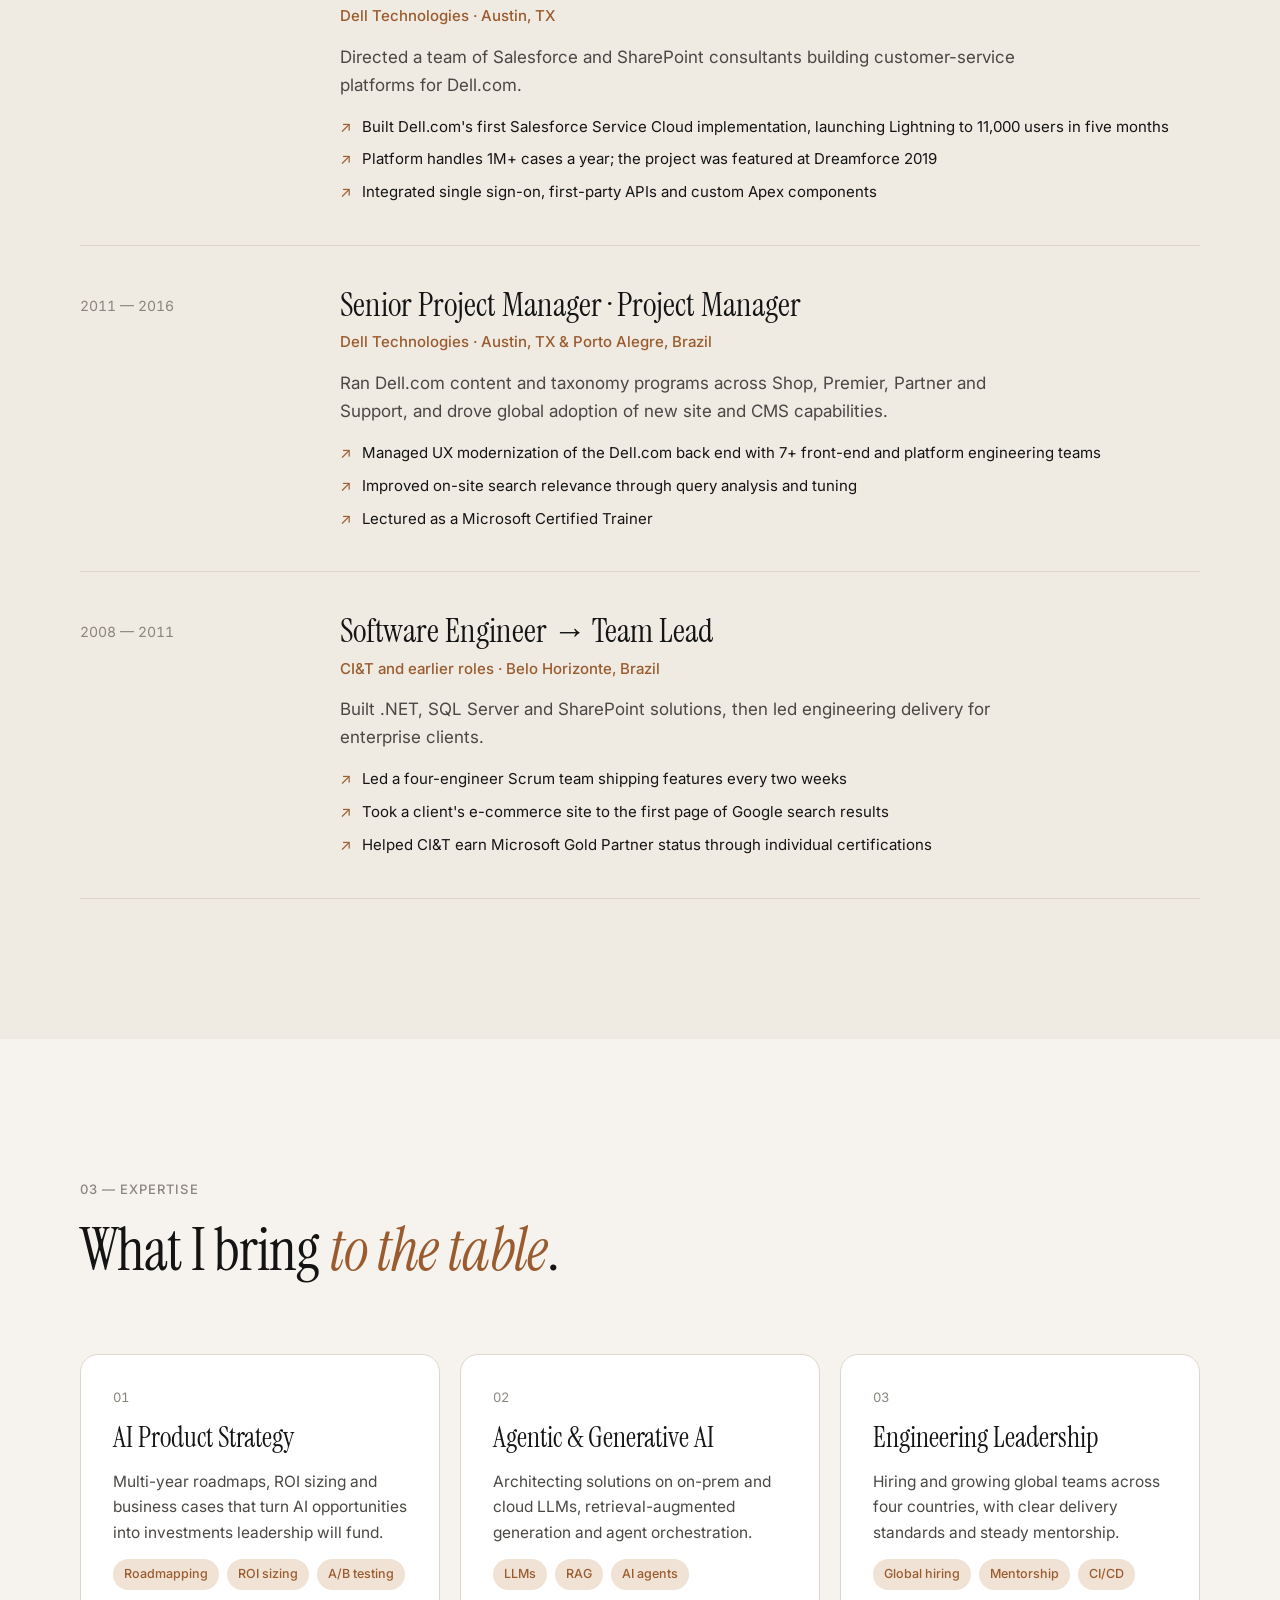
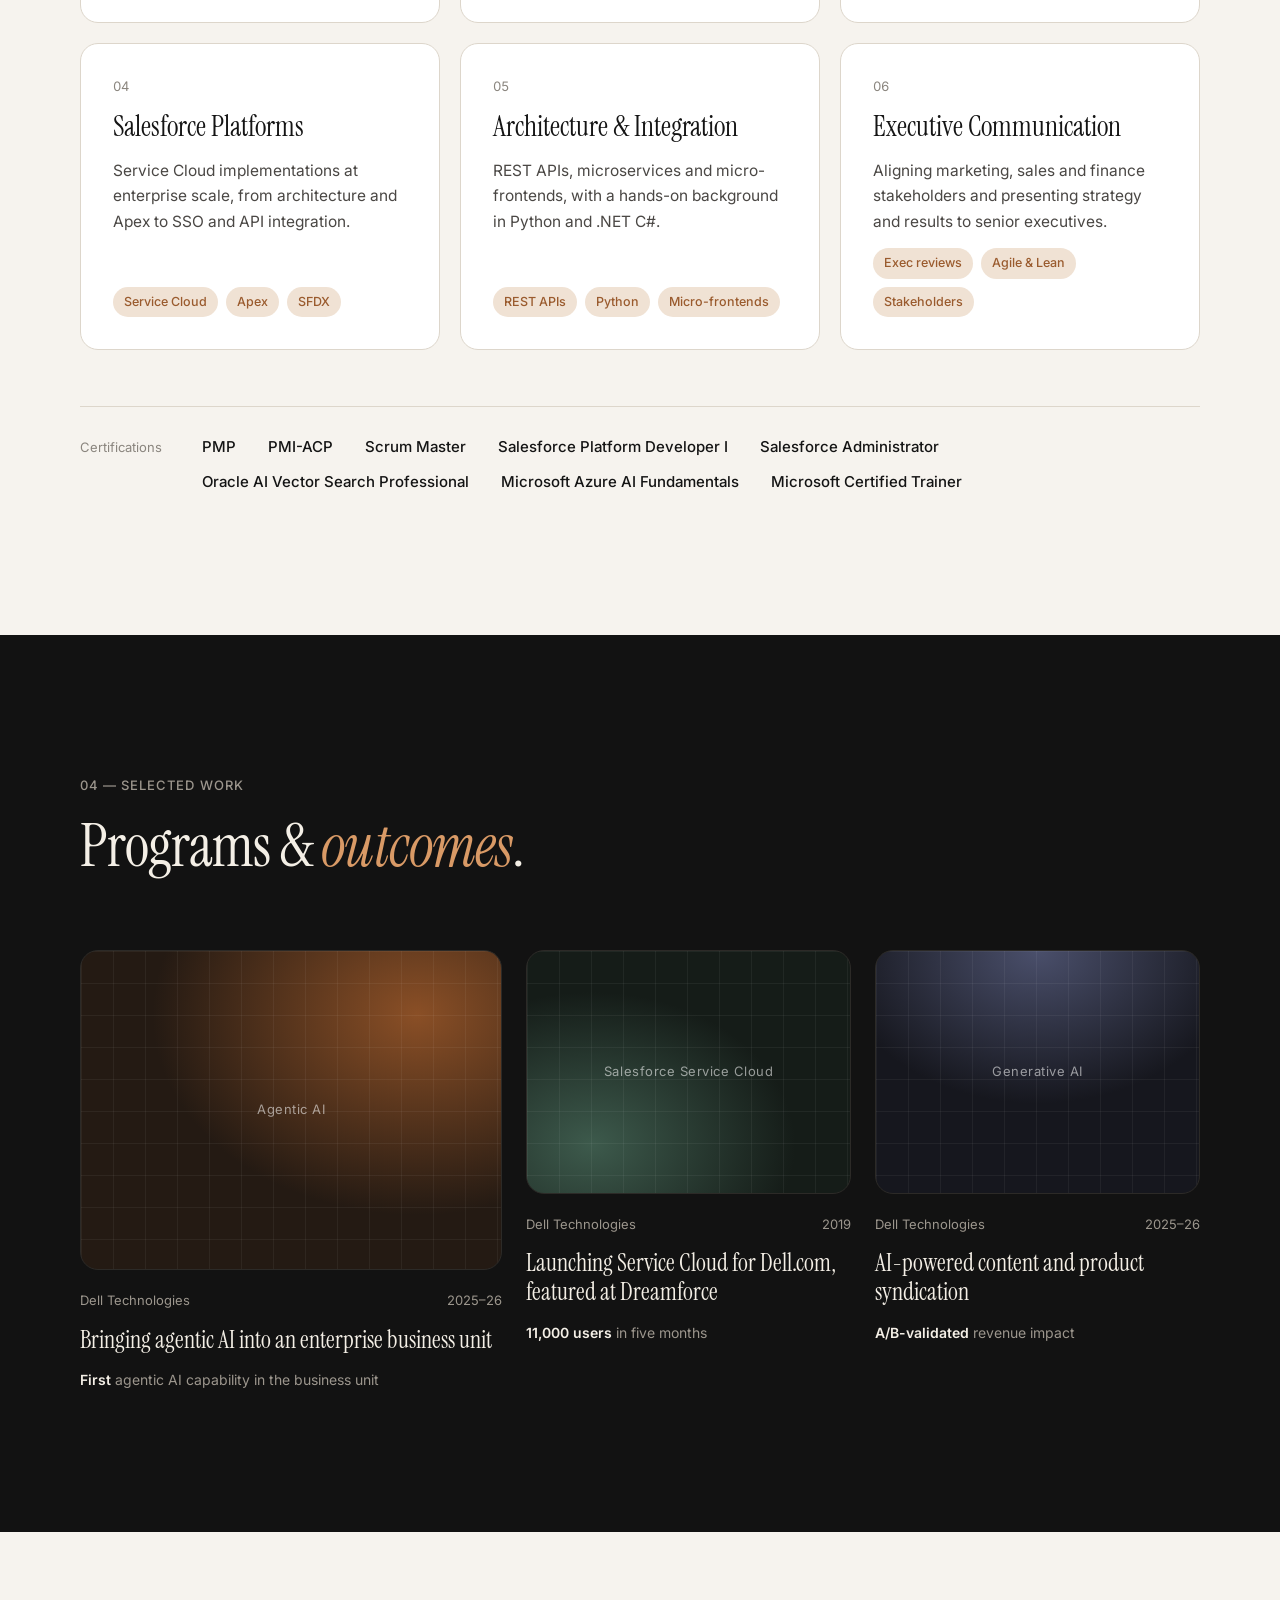
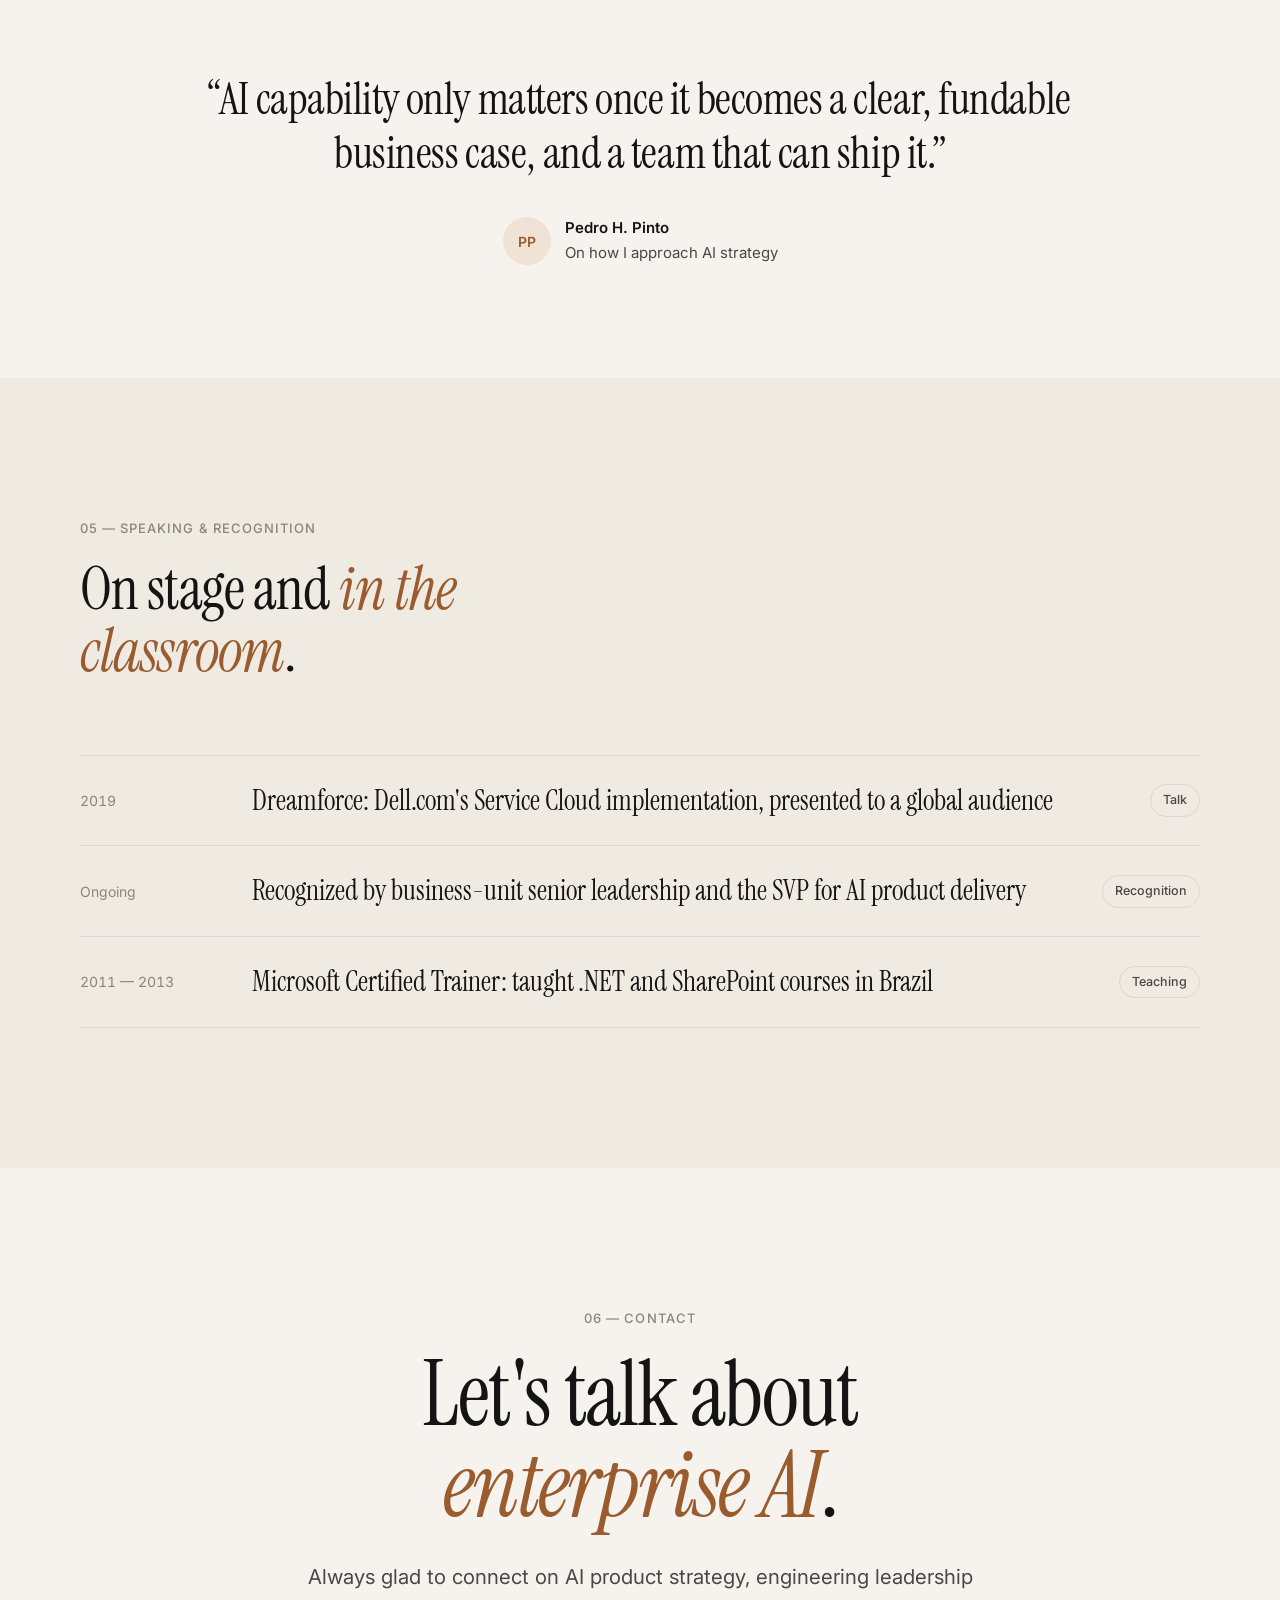
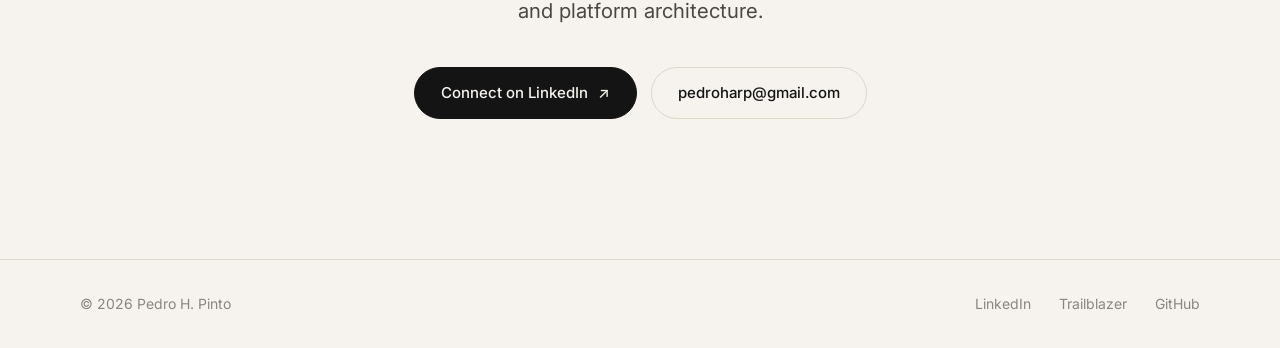
==== commit 6a7a2be1: "Fill landing page with real career content" ====
--- a/index.html
+++ b/index.html
@@ -3,10 +3,10 @@
 <head>
   <meta charset="utf-8" />
   <meta name="viewport" content="width=device-width, initial-scale=1" />
-  <title>Pedro Surname — Strategy, Operations & Growth</title>
-  <meta name="description" content="Pedro Surname — [one-line professional summary]. Career, expertise, selected work and contact." />
-  <meta property="og:title" content="Pedro Surname" />
-  <meta property="og:description" content="[One-line professional summary]" />
+  <title>Pedro H. Pinto — AI Product Strategy & Engineering Leadership</title>
+  <meta name="description" content="Pedro H. Pinto is a Senior Software Engineering Manager at Dell Technologies, leading global teams that build agentic AI, generative AI and Salesforce platforms." />
+  <meta property="og:title" content="Pedro H. Pinto" />
+  <meta property="og:description" content="AI product strategy and engineering leadership. 18+ years building enterprise digital products." />
   <meta property="og:type" content="website" />
   <link rel="icon" href="data:image/svg+xml,<svg xmlns='http://www.w3.org/2000/svg' viewBox='0 0 64 64'><rect width='64' height='64' rx='14' fill='%23121212'/><text x='50%25' y='56%25' text-anchor='middle' dominant-baseline='middle' font-family='Georgia,serif' font-size='34' fill='%23f4efe6'>P</text></svg>" />
   <link rel="preconnect" href="https://fonts.googleapis.com" />
@@ -21,14 +21,14 @@
     <div class="container nav__inner">
       <a href="#top" class="brand" aria-label="Home">
         <span class="brand__mark">P</span>
-        <span class="brand__name">Pedro Surname</span>
+        <span class="brand__name">Pedro H. Pinto</span>
       </a>
       <nav class="nav__links" aria-label="Primary">
         <a href="#about">About</a>
         <a href="#experience">Experience</a>
         <a href="#expertise">Expertise</a>
         <a href="#work">Work</a>
-        <a href="#writing">Writing</a>
+        <a href="#speaking">Speaking</a>
       </nav>
       <a href="#contact" class="btn btn--small">Get in touch</a>
       <button class="nav__toggle" aria-label="Open menu" aria-expanded="false"><span></span><span></span></button>
@@ -40,37 +40,38 @@
     <section class="hero">
       <div class="container hero__grid">
         <div class="hero__copy reveal">
-          <p class="eyebrow"><span class="dot"></span> Available for advisory &amp; speaking — 2026</p>
+          <p class="eyebrow"><span class="dot"></span> Orlando, Florida · Working globally</p>
           <h1 class="display">
-            I help organizations turn <em>complex operations</em> into measurable growth.
+            I turn enterprise AI into <em>roadmaps leaders can fund</em> and teams can ship.
           </h1>
           <p class="lede">
-            [Title] at [Company]. [X]+ years leading [function] across [industry], [industry] and
-            [industry] — from Fortune 500 programs to founding and scaling my own e-commerce brand.
+            Senior Software Engineering Manager at Dell Technologies. I lead a global team of engineers and
+            product managers building agentic AI, generative AI and Salesforce platforms for Dell.com —
+            and I own the business case as closely as the architecture.
           </p>
           <div class="hero__cta">
             <a href="#work" class="btn">View selected work</a>
-            <a href="#" class="btn btn--ghost">Download résumé <span aria-hidden="true">↓</span></a>
+            <a href="https://www.linkedin.com/in/pedroharp/" class="btn btn--ghost" target="_blank" rel="noopener">LinkedIn profile <span aria-hidden="true">↗</span></a>
           </div>
         </div>
         <div class="hero__portrait reveal" aria-hidden="true">
           <div class="portrait">
-            <span class="portrait__initials">PS</span>
+            <span class="portrait__initials">PP</span>
             <span class="portrait__label">Portrait placeholder · 4:5</span>
           </div>
           <div class="portrait__card">
             <span class="portrait__card-k">Currently</span>
-            <span class="portrait__card-v">[Role] · [Company]</span>
+            <span class="portrait__card-v">Sr. Manager, Software Engineering · Dell</span>
           </div>
         </div>
       </div>
 
       <div class="container">
         <dl class="stats reveal">
-          <div><dt>Years of experience</dt><dd>[12]+</dd></div>
-          <div><dt>Revenue influenced</dt><dd>$[250]M</dd></div>
-          <div><dt>Teams led</dt><dd>[8]</dd></div>
-          <div><dt>Countries worked in</dt><dd>[5]</dd></div>
+          <div><dt>Years in technology</dt><dd>18+</dd></div>
+          <div><dt>Years at Dell Technologies</dt><dd>15</dd></div>
+          <div><dt>Engineers &amp; PMs led</dt><dd>23</dd></div>
+          <div><dt>Countries on my team</dt><dd>4</dd></div>
         </dl>
       </div>
     </section>
@@ -78,14 +79,13 @@
     <!-- LOGOS -->
     <section class="logos" aria-label="Organizations">
       <div class="container">
-        <p class="logos__label">Organizations I've worked with</p>
+        <p class="logos__label">Experience &amp; education</p>
         <ul class="logos__row">
-          <li>[Company One]</li>
-          <li>[Company Two]</li>
-          <li>[University]</li>
-          <li>[Company Three]</li>
-          <li>[Own Venture]</li>
-          <li>[Partner]</li>
+          <li>Dell Technologies</li>
+          <li>CI&amp;T</li>
+          <li>UT Austin</li>
+          <li>PUC Minas</li>
+          <li>Dreamforce ’19</li>
         </ul>
       </div>
     </section>
@@ -95,24 +95,30 @@
       <div class="container split">
         <header class="section__head reveal">
           <p class="kicker">01 — About</p>
-          <h2 class="h2">Operator by training, <em>builder</em> by instinct.</h2>
+          <h2 class="h2">Engineer by training, <em>strategist</em> by practice.</h2>
         </header>
         <div class="prose reveal">
           <p>
-            [Opening paragraph — who you are, what you're known for, and the kind of problems you love
-            solving. Keep it to three or four sentences and write it in the first person.]
+            I work where engineering, product and finance meet. My teams build agentic AI, generative AI and
+            Salesforce platforms, and much of my job is turning ambiguous problems from marketing, sales, finance
+            and operations into scoped, sized and funded product work.
           </p>
           <p>
-            [Second paragraph — the through-line of your career. For example: how corporate experience at
-            scale and hands-on entrepreneurship shaped the way you approach strategy, data and execution.]
+            I started as a software engineer in Belo Horizonte, Brazil, building .NET and SharePoint solutions and
+            leading a Scrum team at CI&amp;T. I joined Dell in 2011, moved to the United States, and worked my way from
+            project management through Salesforce consulting to leading engineering. That path taught me to speak
+            both the language of the codebase and the language of the P&amp;L.
           </p>
           <p>
-            [Third paragraph — outside of work: languages, interests, community, what you're learning now.]
+            I care about building teams that ship: mentoring engineers every cycle, holding a high bar for delivery
+            and security standards, and staying hands-on with the technology. I'm currently deepening that work
+            through postgraduate study in Artificial Intelligence at The University of Texas at Austin.
           </p>
           <ul class="facts">
-            <li><span>Based in</span>[City, State]</li>
-            <li><span>Languages</span>English · Portuguese · [Spanish]</li>
-            <li><span>Education</span>[Degree], [University]</li>
+            <li><span>Based in</span>Orlando, Florida</li>
+            <li><span>Languages</span>English · Portuguese</li>
+            <li><span>Education</span>B.S. Computer Science, PUC Minas</li>
+            <li><span>Graduate study</span>Artificial Intelligence, UT Austin</li>
           </ul>
         </div>
       </div>
@@ -124,53 +130,66 @@
         <header class="section__head section__head--row reveal">
           <div>
             <p class="kicker">02 — Experience</p>
-            <h2 class="h2">A career across <em>enterprise</em> and <em>entrepreneurship</em>.</h2>
+            <h2 class="h2">Fifteen years growing with <em>Dell Technologies</em>.</h2>
           </div>
-          <a href="#" class="link-arrow">Full résumé <span aria-hidden="true">→</span></a>
+          <a href="https://www.linkedin.com/in/pedroharp/" class="link-arrow" target="_blank" rel="noopener">Full history on LinkedIn <span aria-hidden="true">→</span></a>
         </header>
 
         <ol class="timeline">
           <li class="role reveal">
-            <div class="role__when">2022 — Present</div>
+            <div class="role__when">2019 — Present</div>
             <div class="role__body">
-              <h3>[Senior Role Title]</h3>
-              <p class="role__org">[Company] · [City]</p>
-              <p>[One or two sentences on scope: team size, budget, business line, and the mandate you were given.]</p>
+              <h3>Senior Manager, Software Engineering</h3>
+              <p class="role__org">Dell Technologies · Orlando, FL</p>
+              <p>Lead a global team of 23 engineers and product managers across generative AI and Salesforce product
+                lines. Own the product vision, multi-year roadmap and investment cases for platforms that serve Dell.com's
+                sales channels.</p>
               <ul class="role__wins">
-                <li>[Outcome with a number — e.g., grew X by 34% YoY]</li>
-                <li>[Outcome with a number — e.g., cut cycle time from 6 weeks to 9 days]</li>
+                <li>Pioneered the business unit's first enterprise agentic AI capability, deploying AI agents at scale</li>
+                <li>Delivered AI-powered content and product syndication, with revenue impact validated through A/B testing</li>
+                <li>Present roadmap and financial results to business-unit senior leadership and the SVP</li>
+                <li>Sustained a 15%+ team velocity improvement while mentoring junior engineers every cycle</li>
               </ul>
             </div>
           </li>
           <li class="role reveal">
-            <div class="role__when">2019 — Present</div>
+            <div class="role__when">2016 — 2019</div>
             <div class="role__body">
-              <h3>Founder &amp; Operator</h3>
-              <p class="role__org">[Your Venture] · E-commerce</p>
-              <p>[Launched and scaled a multichannel DTC and marketplace brand — Shopify, Amazon, Etsy, eBay and wholesale.]</p>
+              <h3>Salesforce Consultant</h3>
+              <p class="role__org">Dell Technologies · Austin, TX</p>
+              <p>Directed a team of Salesforce and SharePoint consultants building customer-service platforms for Dell.com.</p>
               <ul class="role__wins">
-                <li>[Outcome — e.g., built to $X annual revenue across 5 channels]</li>
-                <li>[Outcome — e.g., wholesale network of N retailers]</li>
+                <li>Built Dell.com's first Salesforce Service Cloud implementation, launching Lightning to 11,000 users in five months</li>
+                <li>Platform handles 1M+ cases a year; the project was featured at Dreamforce 2019</li>
+                <li>Integrated single sign-on, first-party APIs and custom Apex components</li>
               </ul>
             </div>
           </li>
           <li class="role reveal">
-            <div class="role__when">2016 — 2022</div>
+            <div class="role__when">2011 — 2016</div>
             <div class="role__body">
-              <h3>[Previous Role Title]</h3>
-              <p class="role__org">[Company] · [City]</p>
-              <p>[Scope and mandate.]</p>
+              <h3>Senior Project Manager · Project Manager</h3>
+              <p class="role__org">Dell Technologies · Austin, TX &amp; Porto Alegre, Brazil</p>
+              <p>Ran Dell.com content and taxonomy programs across Shop, Premier, Partner and Support, and drove global
+                adoption of new site and CMS capabilities.</p>
               <ul class="role__wins">
-                <li>[Outcome with a number]</li>
+                <li>Managed UX modernization of the Dell.com back end with 7+ front-end and platform engineering teams</li>
+                <li>Improved on-site search relevance through query analysis and tuning</li>
+                <li>Lectured as a Microsoft Certified Trainer</li>
               </ul>
             </div>
           </li>
           <li class="role reveal">
-            <div class="role__when">2012 — 2016</div>
+            <div class="role__when">2008 — 2011</div>
             <div class="role__body">
-              <h3>[Early-career Role]</h3>
-              <p class="role__org">[Company] · [City]</p>
-              <p>[Scope and mandate.]</p>
+              <h3>Software Engineer → Team Lead</h3>
+              <p class="role__org">CI&amp;T and earlier roles · Belo Horizonte, Brazil</p>
+              <p>Built .NET, SQL Server and SharePoint solutions, then led engineering delivery for enterprise clients.</p>
+              <ul class="role__wins">
+                <li>Led a four-engineer Scrum team shipping features every two weeks</li>
+                <li>Took a client's e-commerce site to the first page of Google search results</li>
+                <li>Helped CI&amp;T earn Microsoft Gold Partner status through individual certifications</li>
+              </ul>
             </div>
           </li>
         </ol>
@@ -188,48 +207,53 @@
         <div class="cards">
           <article class="card reveal">
             <span class="card__num">01</span>
-            <h3>Strategy &amp; Operations</h3>
-            <p>[Short description — planning, operating rhythm, process design, turning strategy into execution.]</p>
-            <ul class="tags"><li>OKRs</li><li>Process design</li><li>Program mgmt</li></ul>
+            <h3>AI Product Strategy</h3>
+            <p>Multi-year roadmaps, ROI sizing and business cases that turn AI opportunities into investments leadership will fund.</p>
+            <ul class="tags"><li>Roadmapping</li><li>ROI sizing</li><li>A/B testing</li></ul>
           </article>
           <article class="card reveal">
             <span class="card__num">02</span>
-            <h3>Data &amp; Analytics</h3>
-            <p>[Short description — building metrics, dashboards and decision frameworks leaders actually use.]</p>
-            <ul class="tags"><li>SQL</li><li>Power BI</li><li>Forecasting</li></ul>
+            <h3>Agentic &amp; Generative AI</h3>
+            <p>Architecting solutions on on-prem and cloud LLMs, retrieval-augmented generation and agent orchestration.</p>
+            <ul class="tags"><li>LLMs</li><li>RAG</li><li>AI agents</li></ul>
           </article>
           <article class="card reveal">
             <span class="card__num">03</span>
-            <h3>E-commerce &amp; Growth</h3>
-            <p>[Short description — multichannel retail, marketplaces, performance marketing and merchandising.]</p>
-            <ul class="tags"><li>Shopify</li><li>Amazon</li><li>SEO</li></ul>
+            <h3>Engineering Leadership</h3>
+            <p>Hiring and growing global teams across four countries, with clear delivery standards and steady mentorship.</p>
+            <ul class="tags"><li>Global hiring</li><li>Mentorship</li><li>CI/CD</li></ul>
           </article>
           <article class="card reveal">
             <span class="card__num">04</span>
-            <h3>AI &amp; Automation</h3>
-            <p>[Short description — applying AI agents and automation to remove busywork and scale small teams.]</p>
-            <ul class="tags"><li>LLM workflows</li><li>Agents</li><li>Integrations</li></ul>
+            <h3>Salesforce Platforms</h3>
+            <p>Service Cloud implementations at enterprise scale, from architecture and Apex to SSO and API integration.</p>
+            <ul class="tags"><li>Service Cloud</li><li>Apex</li><li>SFDX</li></ul>
           </article>
           <article class="card reveal">
             <span class="card__num">05</span>
-            <h3>Leadership</h3>
-            <p>[Short description — hiring, coaching and leading cross-functional, cross-cultural teams.]</p>
-            <ul class="tags"><li>Team building</li><li>Stakeholders</li><li>Change mgmt</li></ul>
+            <h3>Architecture &amp; Integration</h3>
+            <p>REST APIs, microservices and micro-frontends, with a hands-on background in Python and .NET C#.</p>
+            <ul class="tags"><li>REST APIs</li><li>Python</li><li>Micro-frontends</li></ul>
           </article>
           <article class="card reveal">
             <span class="card__num">06</span>
-            <h3>Go-to-Market</h3>
-            <p>[Short description — positioning, pricing, channel strategy and B2B partnerships.]</p>
-            <ul class="tags"><li>Pricing</li><li>Wholesale</li><li>Partnerships</li></ul>
+            <h3>Executive Communication</h3>
+            <p>Aligning marketing, sales and finance stakeholders and presenting strategy and results to senior executives.</p>
+            <ul class="tags"><li>Exec reviews</li><li>Agile &amp; Lean</li><li>Stakeholders</li></ul>
           </article>
         </div>
 
         <div class="certs reveal">
-          <p class="certs__label">Certifications &amp; education</p>
+          <p class="certs__label">Certifications</p>
           <ul>
-            <li>[MBA / Degree] — [University]</li>
-            <li>[Certification] — [Issuer]</li>
-            <li>[Certification] — [Issuer]</li>
+            <li>PMP</li>
+            <li>PMI-ACP</li>
+            <li>Scrum Master</li>
+            <li>Salesforce Platform Developer I</li>
+            <li>Salesforce Administrator</li>
+            <li>Oracle AI Vector Search Professional</li>
+            <li>Microsoft Azure AI Fundamentals</li>
+            <li>Microsoft Certified Trainer</li>
           </ul>
         </div>
       </div>
@@ -238,80 +262,73 @@
     <!-- SELECTED WORK -->
     <section class="section section--dark" id="work">
       <div class="container">
-        <header class="section__head section__head--row reveal">
-          <div>
-            <p class="kicker">04 — Selected work</p>
-            <h2 class="h2">Case studies &amp; <em>outcomes</em>.</h2>
-          </div>
-          <a href="#" class="link-arrow">All projects <span aria-hidden="true">→</span></a>
+        <header class="section__head reveal">
+          <p class="kicker">04 — Selected work</p>
+          <h2 class="h2">Programs &amp; <em>outcomes</em>.</h2>
         </header>
 
         <div class="work">
-          <a class="case reveal" href="#">
-            <div class="case__media case__media--a"><span>[Cover image]</span></div>
-            <div class="case__meta"><span>[Company]</span><span>2025</span></div>
-            <h3>[Case study title — e.g., Rebuilding the forecasting engine for a $2B business line]</h3>
-            <p class="case__result"><strong>+[18]%</strong> forecast accuracy</p>
-          </a>
-          <a class="case reveal" href="#">
-            <div class="case__media case__media--b"><span>[Cover image]</span></div>
-            <div class="case__meta"><span>[Your Venture]</span><span>2024</span></div>
-            <h3>[Case study title — e.g., Taking a niche brand from zero to five sales channels]</h3>
-            <p class="case__result"><strong>[5×]</strong> revenue in 24 months</p>
-          </a>
-          <a class="case reveal" href="#">
-            <div class="case__media case__media--c"><span>[Cover image]</span></div>
-            <div class="case__meta"><span>[Company]</span><span>2023</span></div>
-            <h3>[Case study title — e.g., An AI-assisted operating model for a lean team]</h3>
-            <p class="case__result"><strong>[20] hrs/wk</strong> saved</p>
-          </a>
-        </div>
-      </div>
-    </section>
-
-    <!-- TESTIMONIAL -->
+          <article class="case reveal">
+            <div class="case__media case__media--a"><span>Agentic AI</span></div>
+            <div class="case__meta"><span>Dell Technologies</span><span>2025–26</span></div>
+            <h3>Bringing agentic AI into an enterprise business unit</h3>
+            <p class="case__result"><strong>First</strong> agentic AI capability in the business unit</p>
+          </article>
+          <article class="case reveal">
+            <div class="case__media case__media--b"><span>Salesforce Service Cloud</span></div>
+            <div class="case__meta"><span>Dell Technologies</span><span>2019</span></div>
+            <h3>Launching Service Cloud for Dell.com, featured at Dreamforce</h3>
+            <p class="case__result"><strong>11,000 users</strong> in five months</p>
+          </article>
+          <article class="case reveal">
+            <div class="case__media case__media--c"><span>Generative AI</span></div>
+            <div class="case__meta"><span>Dell Technologies</span><span>2025–26</span></div>
+            <h3>AI-powered content and product syndication</h3>
+            <p class="case__result"><strong>A/B-validated</strong> revenue impact</p>
+          </article>
+        </div>
+      </div>
+    </section>
+
+    <!-- PRINCIPLE -->
     <section class="section quote-section">
       <div class="container">
         <figure class="quote reveal">
           <blockquote>
-            “[A short, specific testimonial from a manager, client or partner that speaks to how you work and
-            the results you delivered.]”
+            “AI capability only matters once it becomes a clear, fundable business case, and a team that can ship it.”
           </blockquote>
           <figcaption>
-            <span class="quote__avatar" aria-hidden="true">AB</span>
-            <span><strong>[Name]</strong><br />[Title], [Company]</span>
+            <span class="quote__avatar" aria-hidden="true">PP</span>
+            <span><strong>Pedro H. Pinto</strong><br />On how I approach AI strategy</span>
           </figcaption>
         </figure>
       </div>
     </section>
 
-    <!-- WRITING -->
-    <section class="section section--alt" id="writing">
-      <div class="container">
-        <header class="section__head section__head--row reveal">
-          <div>
-            <p class="kicker">05 — Writing &amp; speaking</p>
-            <h2 class="h2">Notes on <em>operating well</em>.</h2>
-          </div>
-          <a href="#" class="link-arrow">All articles <span aria-hidden="true">→</span></a>
+    <!-- SPEAKING & RECOGNITION -->
+    <section class="section section--alt" id="speaking">
+      <div class="container">
+        <header class="section__head reveal">
+          <p class="kicker">05 — Speaking &amp; recognition</p>
+          <h2 class="h2">On stage and <em>in the classroom</em>.</h2>
         </header>
 
         <ul class="posts">
-          <li class="reveal"><a href="#">
-            <span class="posts__date">Sep 2026</span>
-            <span class="posts__title">[Article title — a strong opinion on your field]</span>
-            <span class="posts__type">Essay</span>
-          </a></li>
-          <li class="reveal"><a href="#">
-            <span class="posts__date">Jul 2026</span>
-            <span class="posts__title">[Talk title — conference or podcast appearance]</span>
+          <li class="reveal"><div class="posts__row">
+            <span class="posts__date">2019</span>
+            <span class="posts__title">Dreamforce: Dell.com's Service Cloud implementation, presented to a global audience</span>
             <span class="posts__type">Talk</span>
-          </a></li>
-          <li class="reveal"><a href="#">
-            <span class="posts__date">May 2026</span>
-            <span class="posts__title">[Article title — a practical playbook or framework]</span>
-            <span class="posts__type">Playbook</span>
-          </a></li>
+          </div></li>
+          <li class="reveal"><div class="posts__row">
+            <span class="posts__date">Ongoing</span>
+            <span class="posts__title">Recognized by business-unit senior leadership and the SVP for AI product delivery</span>
+            <span class="posts__type">Recognition</span>
+          </div></li>
+          <li class="reveal"><div class="posts__row">
+            <span class="posts__date">2011 — 2013</span>
+            <span class="posts__title">Microsoft Certified Trainer: taught .NET and SharePoint courses in Brazil</span>
+            <span class="posts__type">Teaching</span>
+          </div></li>
         </ul>
       </div>
     </section>
@@ -320,11 +337,11 @@
     <section class="section contact" id="contact">
       <div class="container contact__inner reveal">
         <p class="kicker">06 — Contact</p>
-        <h2 class="display display--center">Let's build something <em>worth measuring</em>.</h2>
-        <p class="lede lede--center">Open to advisory work, speaking and select collaborations.</p>
+        <h2 class="display display--center">Let's talk about <em>enterprise AI</em>.</h2>
+        <p class="lede lede--center">Always glad to connect on AI product strategy, engineering leadership and platform architecture.</p>
         <div class="hero__cta hero__cta--center">
-          <a href="mailto:hello@example.com" class="btn">hello@example.com</a>
-          <a href="#" class="btn btn--ghost">LinkedIn <span aria-hidden="true">↗</span></a>
+          <a href="https://www.linkedin.com/in/pedroharp/" class="btn" target="_blank" rel="noopener">Connect on LinkedIn <span aria-hidden="true">↗</span></a>
+          <a href="mailto:pedroharp@gmail.com" class="btn btn--ghost">pedroharp@gmail.com</a>
         </div>
       </div>
     </section>
@@ -332,11 +349,11 @@
 
   <footer class="footer">
     <div class="container footer__inner">
-      <p>© <span id="year">2026</span> Pedro Surname. All rights reserved.</p>
+      <p>© <span id="year">2026</span> Pedro H. Pinto</p>
       <ul class="footer__links">
-        <li><a href="#">LinkedIn</a></li>
-        <li><a href="#">GitHub</a></li>
-        <li><a href="#">Email</a></li>
+        <li><a href="https://www.linkedin.com/in/pedroharp/" target="_blank" rel="noopener">LinkedIn</a></li>
+        <li><a href="https://www.salesforce.com/trailblazer/pedroharp" target="_blank" rel="noopener">Trailblazer</a></li>
+        <li><a href="https://github.com/pedroharp" target="_blank" rel="noopener">GitHub</a></li>
       </ul>
     </div>
   </footer>
--- a/styles.css
+++ b/styles.css
@@ -305,7 +305,8 @@
   padding-top: 28px; border-top: 1px solid var(--line);
 }
 .certs__label { font-size: 13px; color: var(--muted); white-space: nowrap; }
-.certs ul { display: flex; flex-wrap: wrap; gap: 10px 36px; font-weight: 500; font-size: 15px; }
+.certs ul { display: flex; flex-wrap: wrap; gap: 10px 32px; font-weight: 500; font-size: 15px; }
+.certs li { white-space: nowrap; }
 
 /* Work (dark) */
 .section--dark { background: var(--dark); color: var(--dark-ink); }
@@ -356,13 +357,10 @@
 
 /* Posts */
 .posts { border-top: 1px solid var(--line); }
-.posts a {
+.posts__row {
   display: grid; grid-template-columns: 140px 1fr auto; gap: 32px; align-items: center;
   padding: 28px 0; border-bottom: 1px solid var(--line);
-  transition: padding .4s var(--ease), color .3s;
-}
-.posts a:hover { padding-left: 12px; }
-.posts a:hover .posts__title { color: var(--accent); }
+}
 .posts__date { font-size: 14px; color: var(--muted); font-variant-numeric: tabular-nums; }
 .posts__title { font-family: var(--serif); font-size: clamp(22px, 2.2vw, 28px); line-height: 1.2; transition: color .3s; }
 .posts__type {
@@ -428,7 +426,7 @@
   .role { grid-template-columns: 1fr; gap: 8px; padding: 32px 0; }
   .role__when { padding-top: 0; }
   .certs { flex-direction: column; gap: 14px; }
-  .posts a { grid-template-columns: 1fr auto; gap: 8px 16px; }
+  .posts__row { grid-template-columns: 1fr auto; gap: 8px 16px; }
   .posts__date { grid-column: 1 / -1; }
 }
 
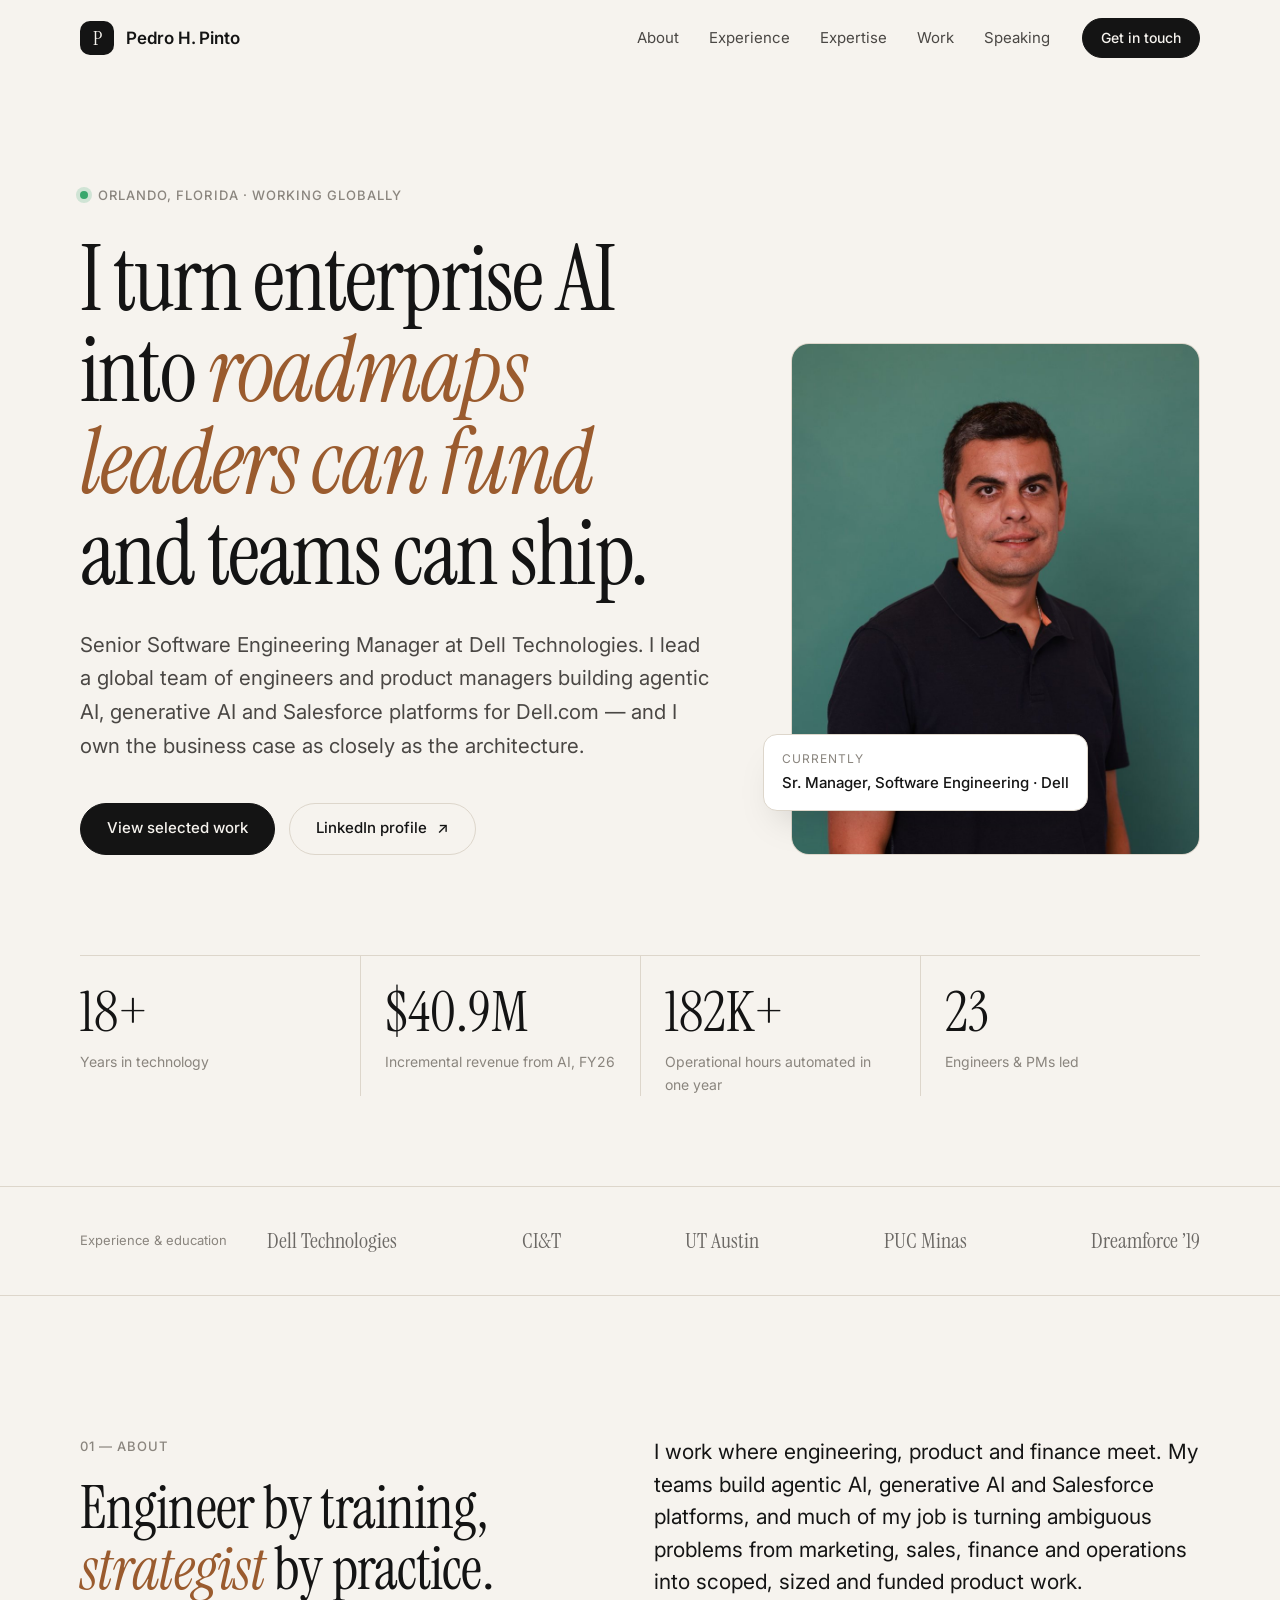
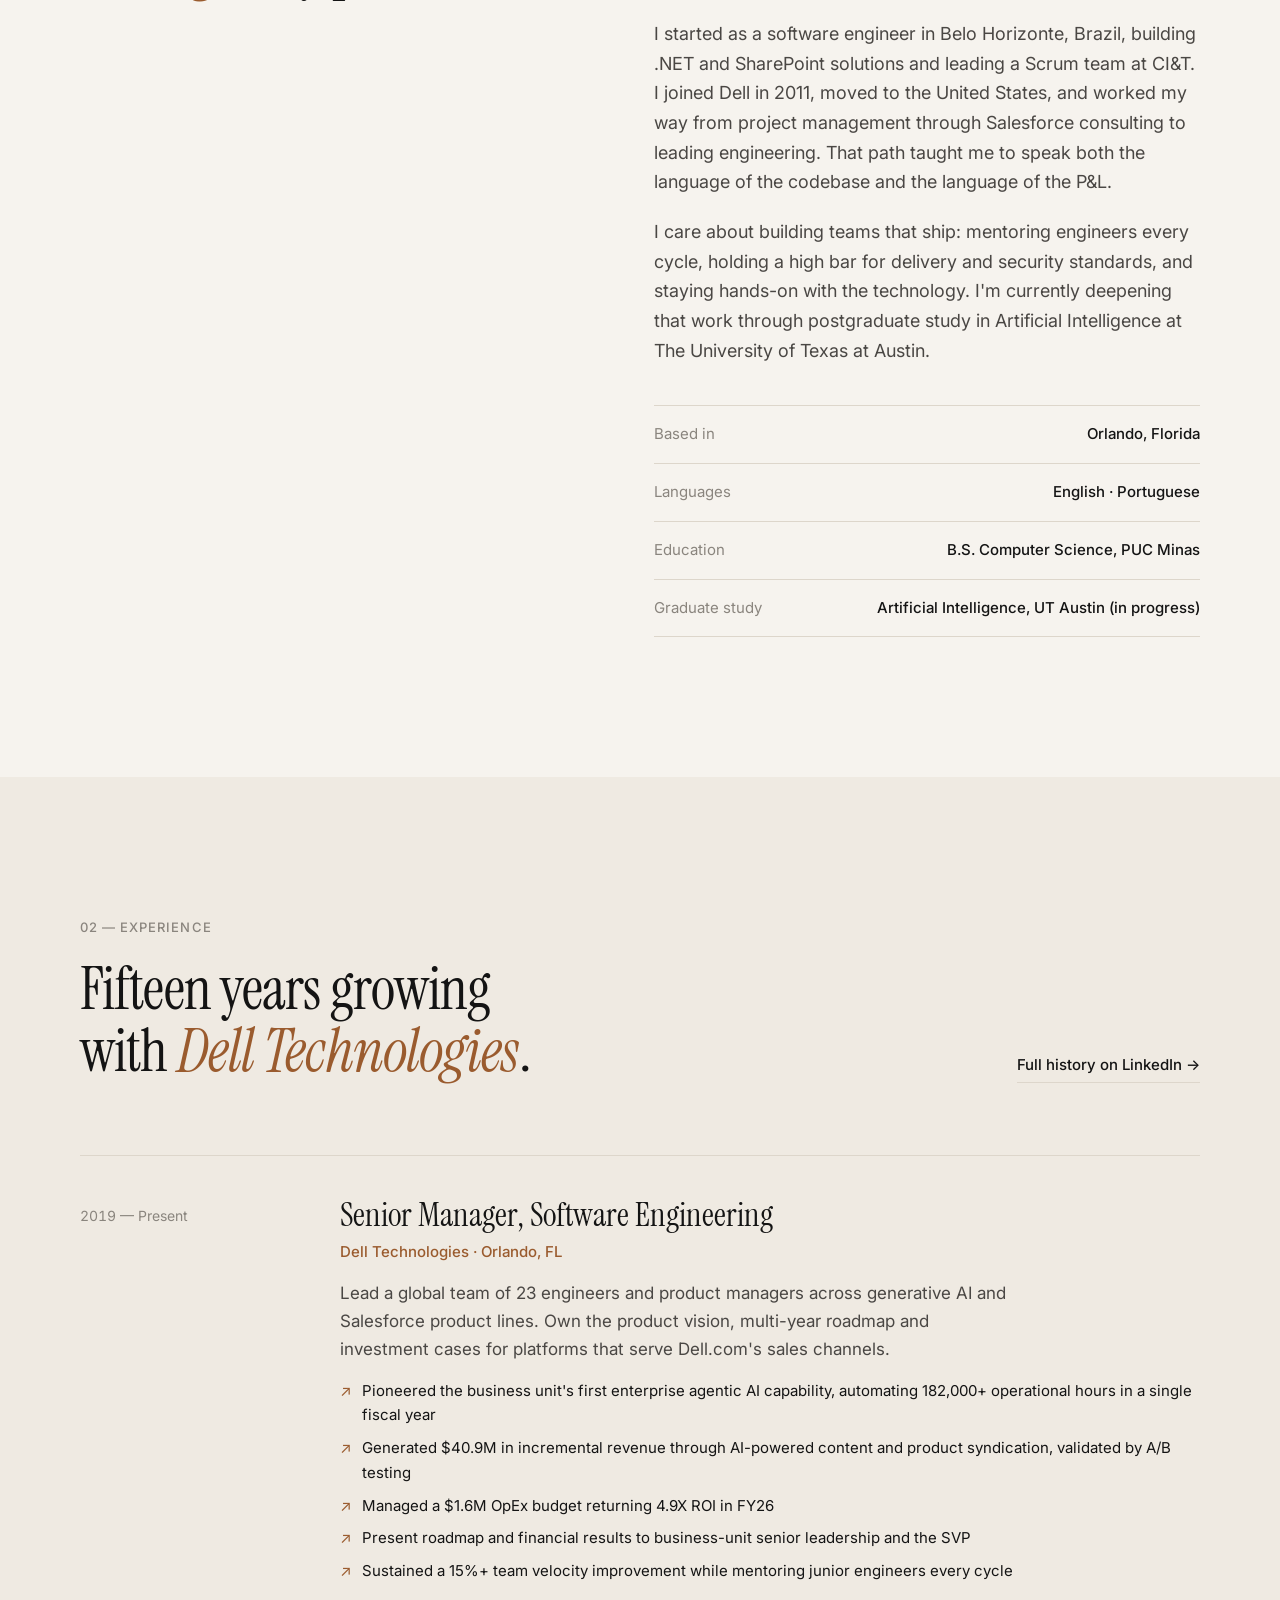
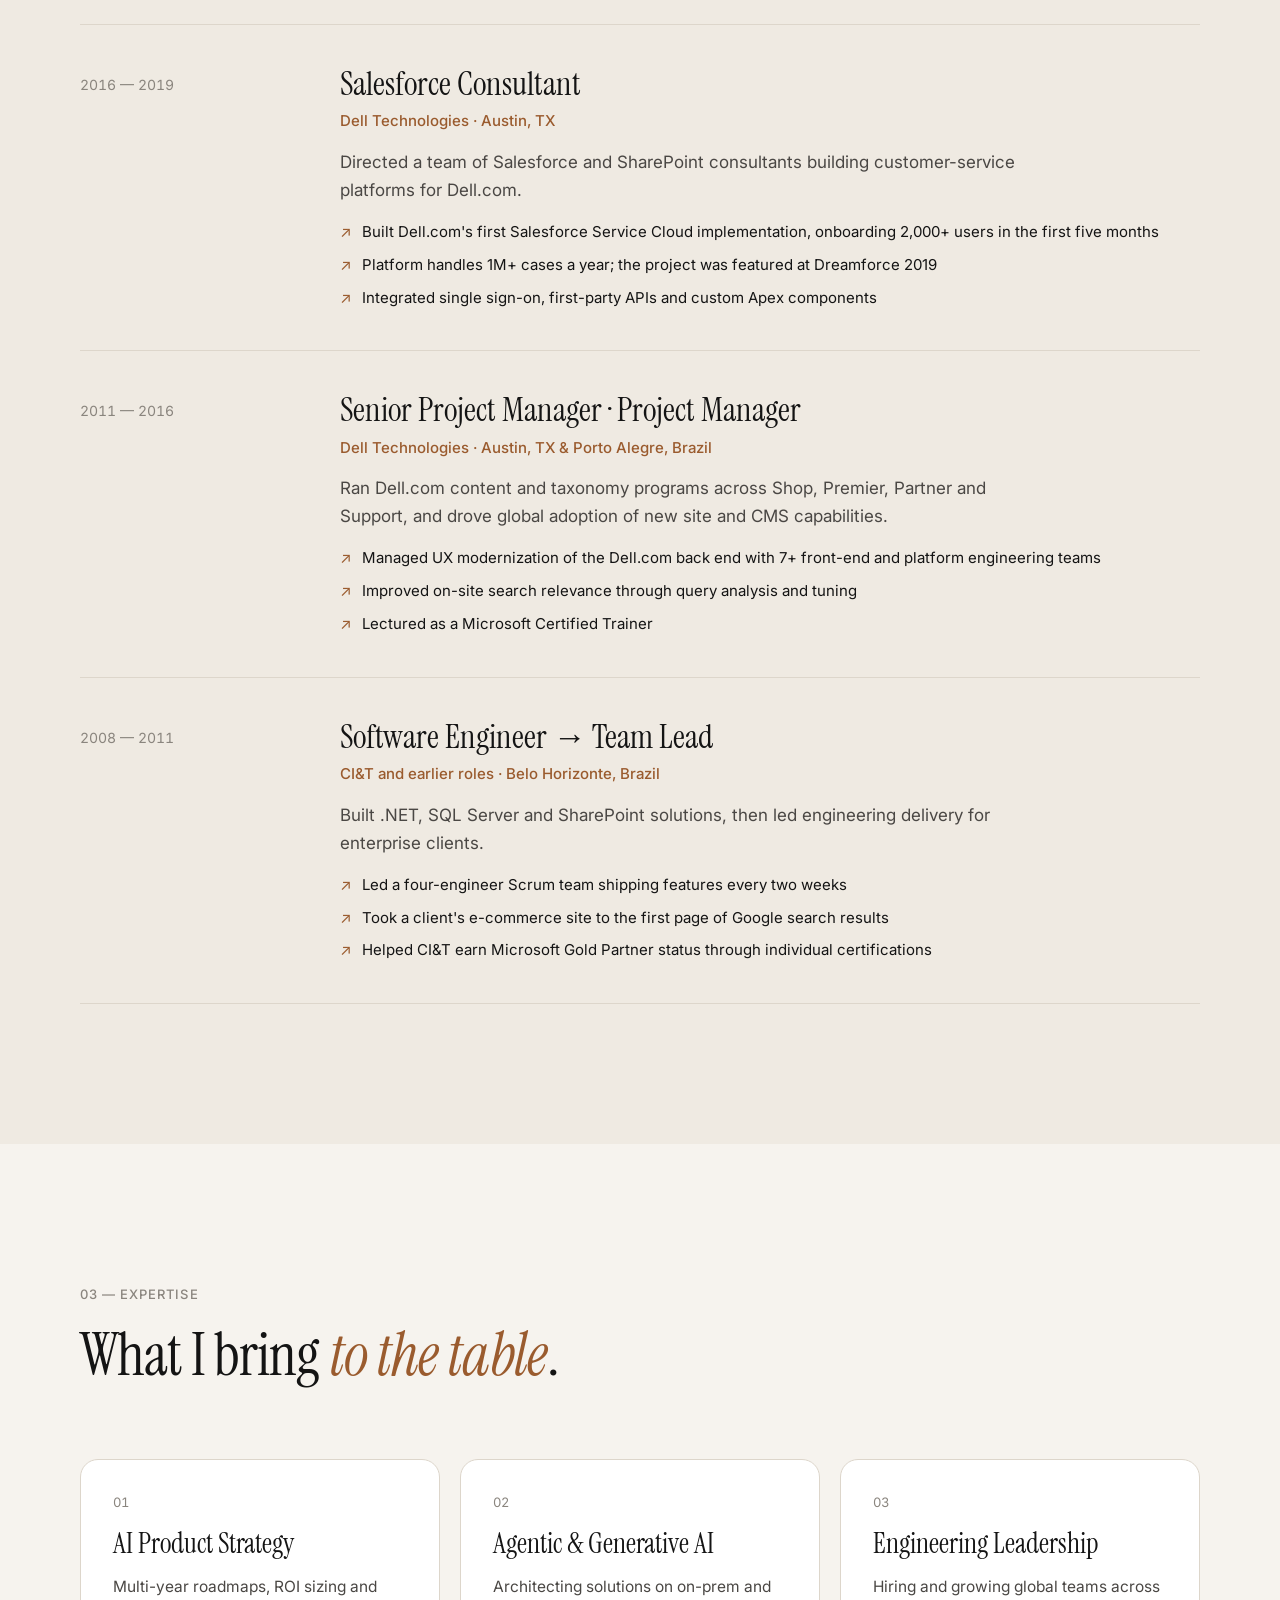
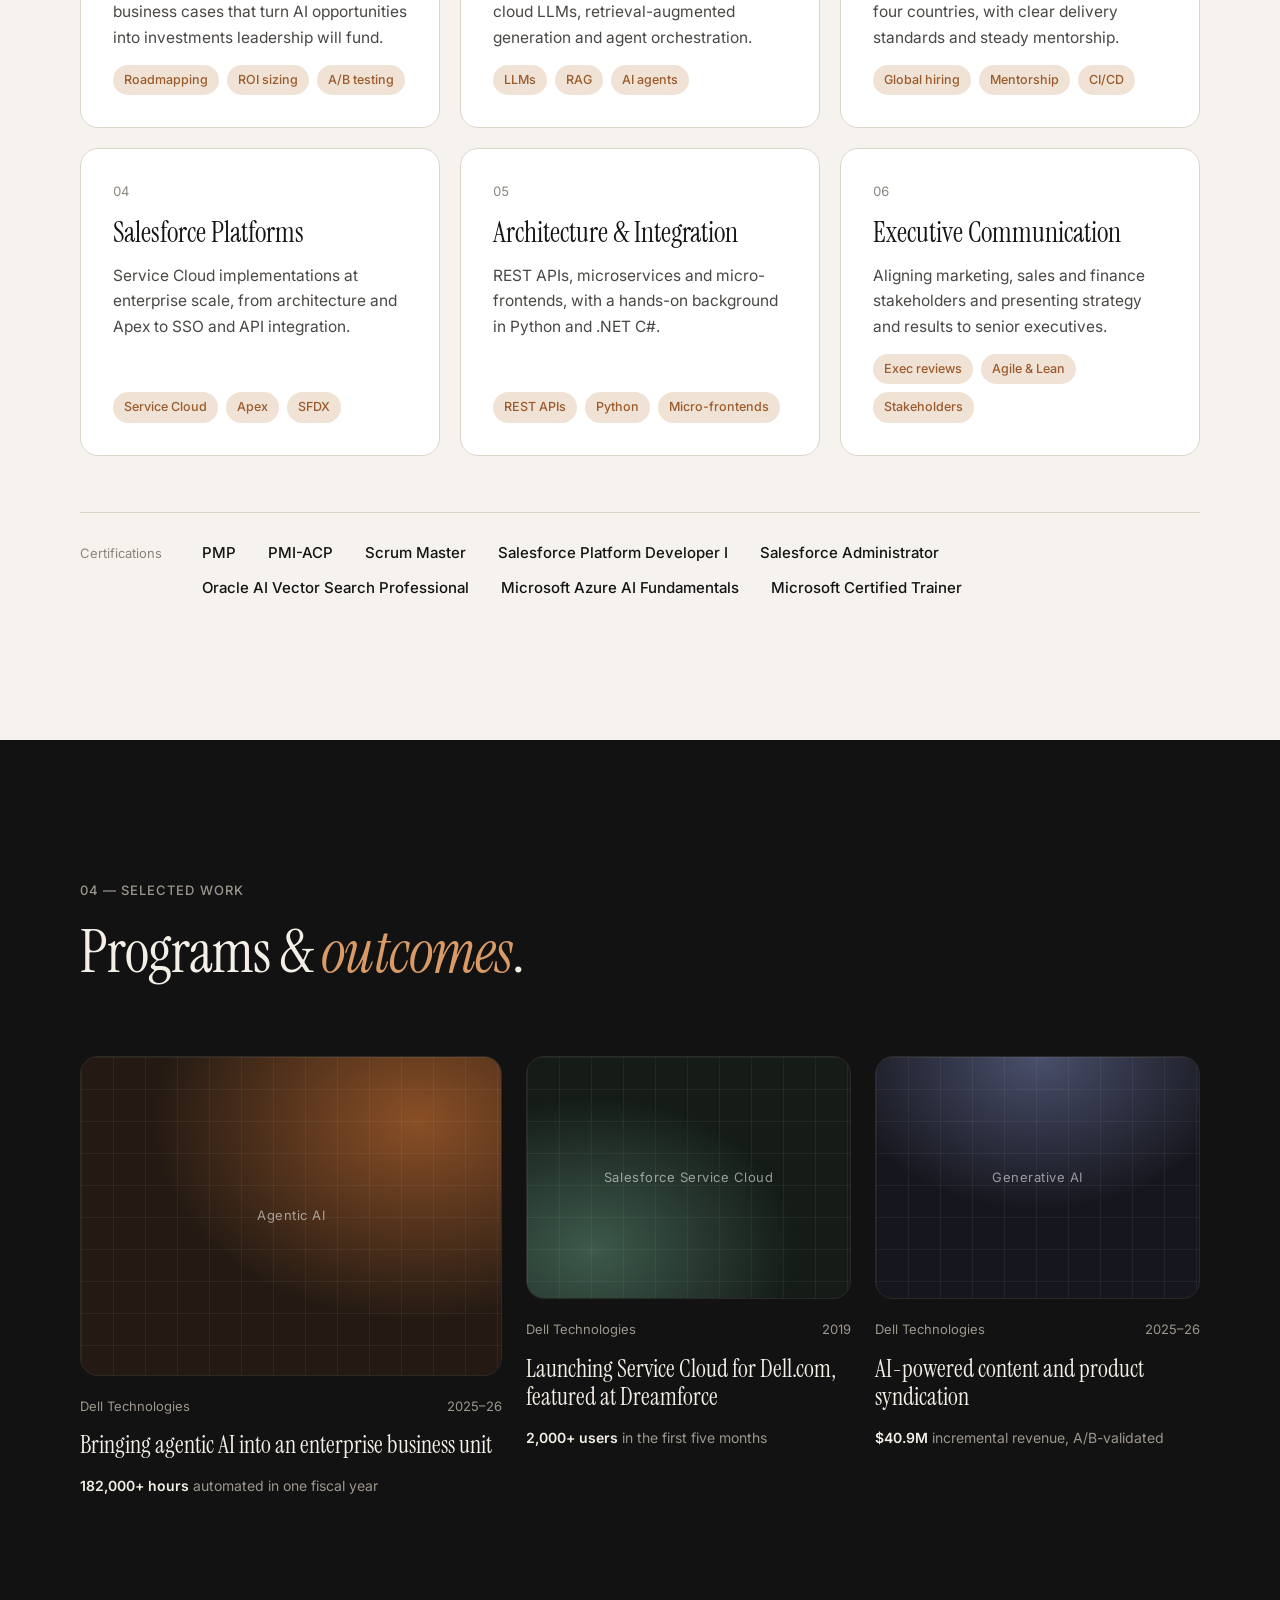
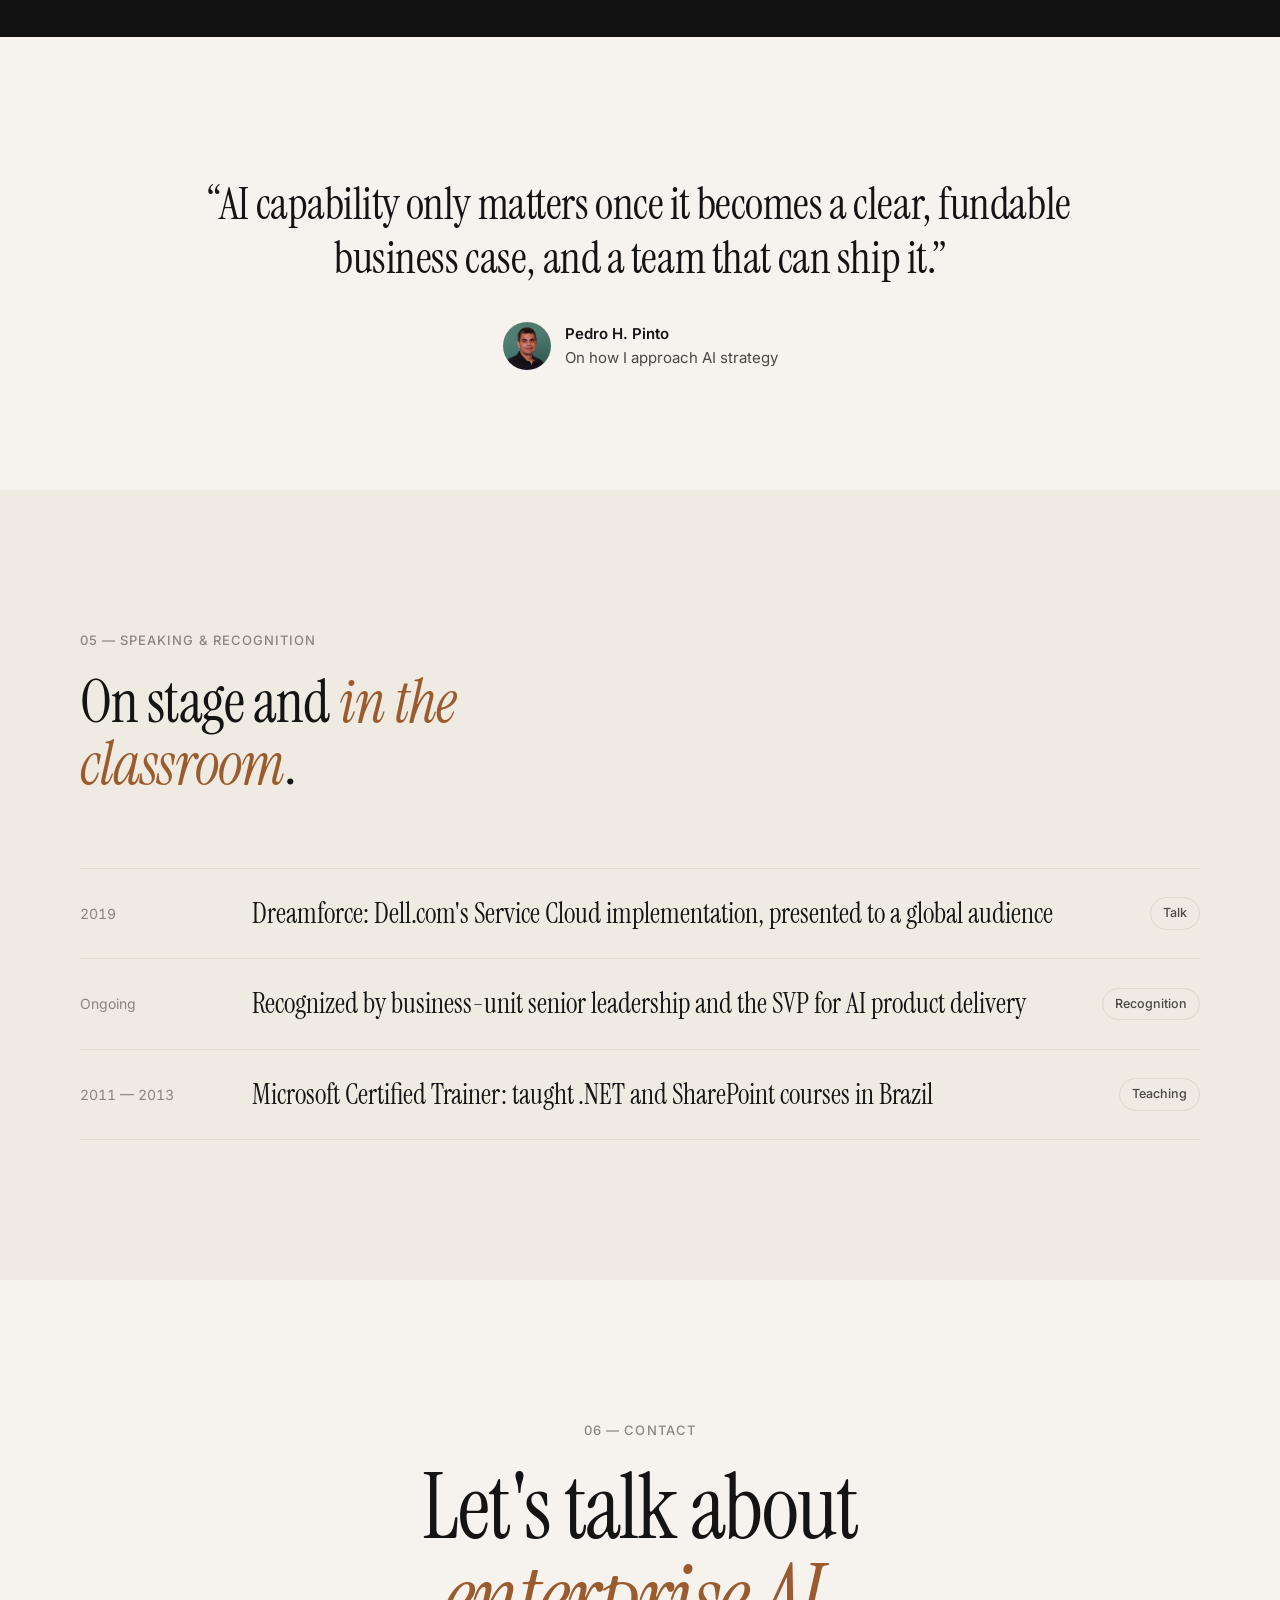
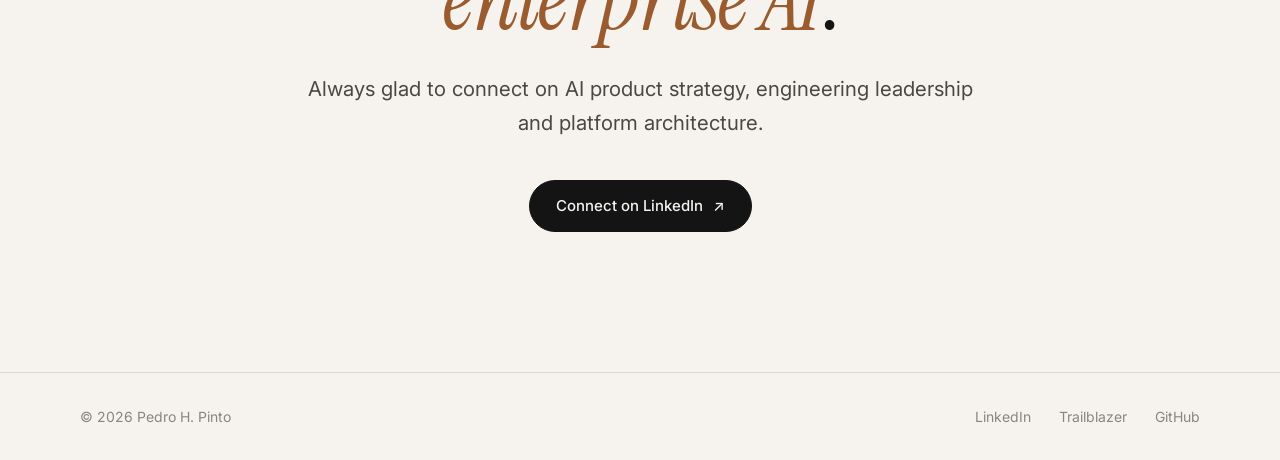
==== commit 4e83d03f: "Add portrait, publish headline metrics, LinkedIn-only contact" ====
--- a/index.html
+++ b/index.html
@@ -8,6 +8,7 @@
   <meta property="og:title" content="Pedro H. Pinto" />
   <meta property="og:description" content="AI product strategy and engineering leadership. 18+ years building enterprise digital products." />
   <meta property="og:type" content="website" />
+  <meta property="og:image" content="https://pedroharp.github.io/personal-website/assets/headshot.jpg" />
   <link rel="icon" href="data:image/svg+xml,<svg xmlns='http://www.w3.org/2000/svg' viewBox='0 0 64 64'><rect width='64' height='64' rx='14' fill='%23121212'/><text x='50%25' y='56%25' text-anchor='middle' dominant-baseline='middle' font-family='Georgia,serif' font-size='34' fill='%23f4efe6'>P</text></svg>" />
   <link rel="preconnect" href="https://fonts.googleapis.com" />
   <link rel="preconnect" href="https://fonts.gstatic.com" crossorigin />
@@ -54,12 +55,11 @@
             <a href="https://www.linkedin.com/in/pedroharp/" class="btn btn--ghost" target="_blank" rel="noopener">LinkedIn profile <span aria-hidden="true">↗</span></a>
           </div>
         </div>
-        <div class="hero__portrait reveal" aria-hidden="true">
+        <div class="hero__portrait reveal">
           <div class="portrait">
-            <span class="portrait__initials">PP</span>
-            <span class="portrait__label">Portrait placeholder · 4:5</span>
+            <img src="assets/portrait.jpg" alt="Portrait of Pedro H. Pinto" width="900" height="1350" fetchpriority="high" />
           </div>
-          <div class="portrait__card">
+          <div class="portrait__card" aria-hidden="true">
             <span class="portrait__card-k">Currently</span>
             <span class="portrait__card-v">Sr. Manager, Software Engineering · Dell</span>
           </div>
@@ -69,9 +69,9 @@
       <div class="container">
         <dl class="stats reveal">
           <div><dt>Years in technology</dt><dd>18+</dd></div>
-          <div><dt>Years at Dell Technologies</dt><dd>15</dd></div>
+          <div><dt>Incremental revenue from AI, FY26</dt><dd>$40.9M</dd></div>
+          <div><dt>Operational hours automated in one year</dt><dd>182K+</dd></div>
           <div><dt>Engineers &amp; PMs led</dt><dd>23</dd></div>
-          <div><dt>Countries on my team</dt><dd>4</dd></div>
         </dl>
       </div>
     </section>
@@ -118,7 +118,7 @@
             <li><span>Based in</span>Orlando, Florida</li>
             <li><span>Languages</span>English · Portuguese</li>
             <li><span>Education</span>B.S. Computer Science, PUC Minas</li>
-            <li><span>Graduate study</span>Artificial Intelligence, UT Austin</li>
+            <li><span>Graduate study</span>Artificial Intelligence, UT Austin (in progress)</li>
           </ul>
         </div>
       </div>
@@ -145,8 +145,9 @@
                 lines. Own the product vision, multi-year roadmap and investment cases for platforms that serve Dell.com's
                 sales channels.</p>
               <ul class="role__wins">
-                <li>Pioneered the business unit's first enterprise agentic AI capability, deploying AI agents at scale</li>
-                <li>Delivered AI-powered content and product syndication, with revenue impact validated through A/B testing</li>
+                <li>Pioneered the business unit's first enterprise agentic AI capability, automating 182,000+ operational hours in a single fiscal year</li>
+                <li>Generated $40.9M in incremental revenue through AI-powered content and product syndication, validated by A/B testing</li>
+                <li>Managed a $1.6M OpEx budget returning 4.9X ROI in FY26</li>
                 <li>Present roadmap and financial results to business-unit senior leadership and the SVP</li>
                 <li>Sustained a 15%+ team velocity improvement while mentoring junior engineers every cycle</li>
               </ul>
@@ -159,7 +160,7 @@
               <p class="role__org">Dell Technologies · Austin, TX</p>
               <p>Directed a team of Salesforce and SharePoint consultants building customer-service platforms for Dell.com.</p>
               <ul class="role__wins">
-                <li>Built Dell.com's first Salesforce Service Cloud implementation, launching Lightning to 11,000 users in five months</li>
+                <li>Built Dell.com's first Salesforce Service Cloud implementation, onboarding 2,000+ users in the first five months</li>
                 <li>Platform handles 1M+ cases a year; the project was featured at Dreamforce 2019</li>
                 <li>Integrated single sign-on, first-party APIs and custom Apex components</li>
               </ul>
@@ -272,19 +273,19 @@
             <div class="case__media case__media--a"><span>Agentic AI</span></div>
             <div class="case__meta"><span>Dell Technologies</span><span>2025–26</span></div>
             <h3>Bringing agentic AI into an enterprise business unit</h3>
-            <p class="case__result"><strong>First</strong> agentic AI capability in the business unit</p>
+            <p class="case__result"><strong>182,000+ hours</strong> automated in one fiscal year</p>
           </article>
           <article class="case reveal">
             <div class="case__media case__media--b"><span>Salesforce Service Cloud</span></div>
             <div class="case__meta"><span>Dell Technologies</span><span>2019</span></div>
             <h3>Launching Service Cloud for Dell.com, featured at Dreamforce</h3>
-            <p class="case__result"><strong>11,000 users</strong> in five months</p>
+            <p class="case__result"><strong>2,000+ users</strong> in the first five months</p>
           </article>
           <article class="case reveal">
             <div class="case__media case__media--c"><span>Generative AI</span></div>
             <div class="case__meta"><span>Dell Technologies</span><span>2025–26</span></div>
             <h3>AI-powered content and product syndication</h3>
-            <p class="case__result"><strong>A/B-validated</strong> revenue impact</p>
+            <p class="case__result"><strong>$40.9M</strong> incremental revenue, A/B-validated</p>
           </article>
         </div>
       </div>
@@ -298,7 +299,7 @@
             “AI capability only matters once it becomes a clear, fundable business case, and a team that can ship it.”
           </blockquote>
           <figcaption>
-            <span class="quote__avatar" aria-hidden="true">PP</span>
+            <img class="quote__avatar" src="assets/headshot.jpg" alt="" width="48" height="48" loading="lazy" />
             <span><strong>Pedro H. Pinto</strong><br />On how I approach AI strategy</span>
           </figcaption>
         </figure>
@@ -341,7 +342,6 @@
         <p class="lede lede--center">Always glad to connect on AI product strategy, engineering leadership and platform architecture.</p>
         <div class="hero__cta hero__cta--center">
           <a href="https://www.linkedin.com/in/pedroharp/" class="btn" target="_blank" rel="noopener">Connect on LinkedIn <span aria-hidden="true">↗</span></a>
-          <a href="mailto:pedroharp@gmail.com" class="btn btn--ghost">pedroharp@gmail.com</a>
         </div>
       </div>
     </section>
--- a/styles.css
+++ b/styles.css
@@ -205,13 +205,9 @@
   border: 1px solid var(--line);
   display: grid; place-items: center; position: relative; overflow: hidden;
 }
-.portrait__initials {
-  font-family: var(--serif); font-size: clamp(90px, 12vw, 160px);
-  color: color-mix(in srgb, var(--ink) 18%, transparent); letter-spacing: -.04em;
-}
-.portrait__label {
-  position: absolute; bottom: 16px; left: 50%; transform: translateX(-50%);
-  font-size: 12px; color: var(--muted); letter-spacing: .04em; white-space: nowrap;
+.portrait img {
+  position: absolute; inset: 0; width: 100%; height: 100%;
+  object-fit: cover; object-position: 50% 12%;
 }
 .portrait__card {
   position: absolute; left: -28px; bottom: 44px;
@@ -351,8 +347,7 @@
 }
 .quote figcaption strong { color: var(--ink); font-weight: 600; }
 .quote__avatar {
-  width: 48px; height: 48px; border-radius: 50%; display: grid; place-items: center;
-  background: var(--accent-soft); color: var(--accent); font-weight: 600; font-size: 14px;
+  width: 48px; height: 48px; border-radius: 50%; object-fit: cover;
 }
 
 /* Posts */
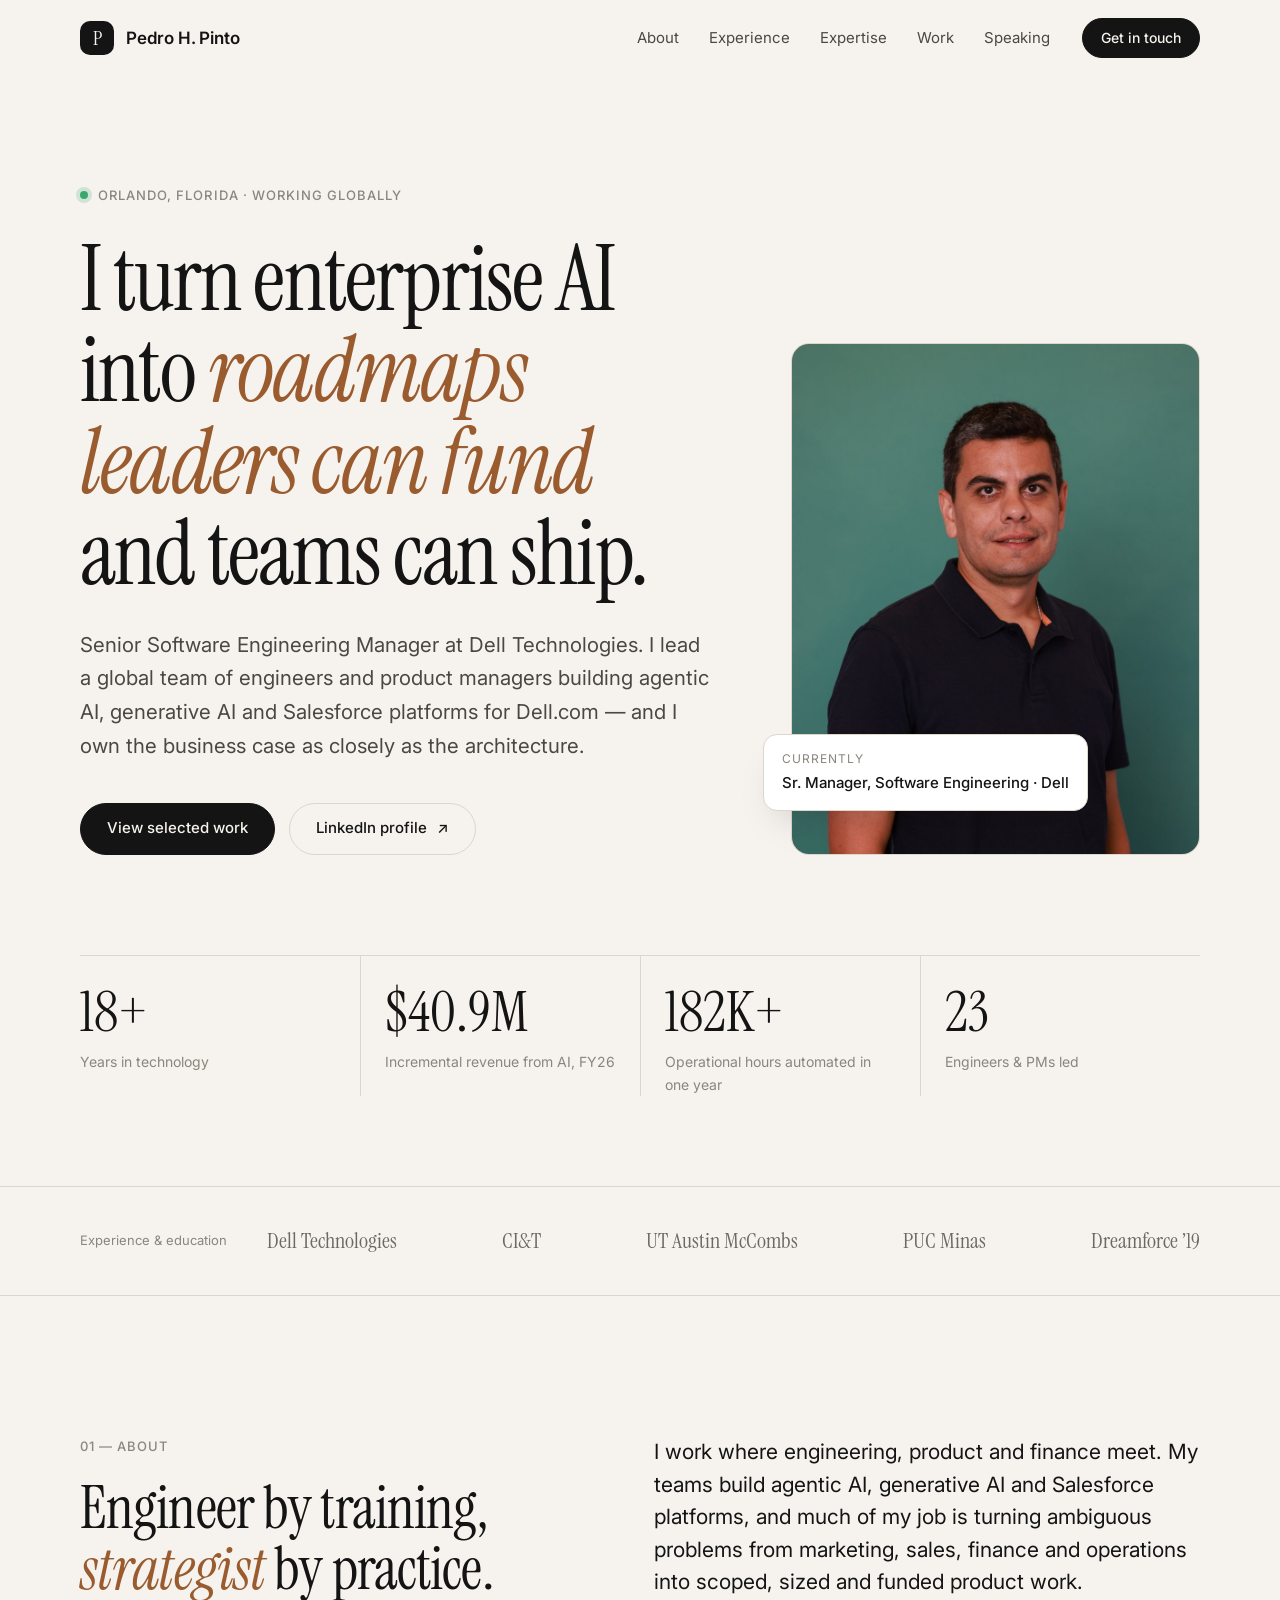
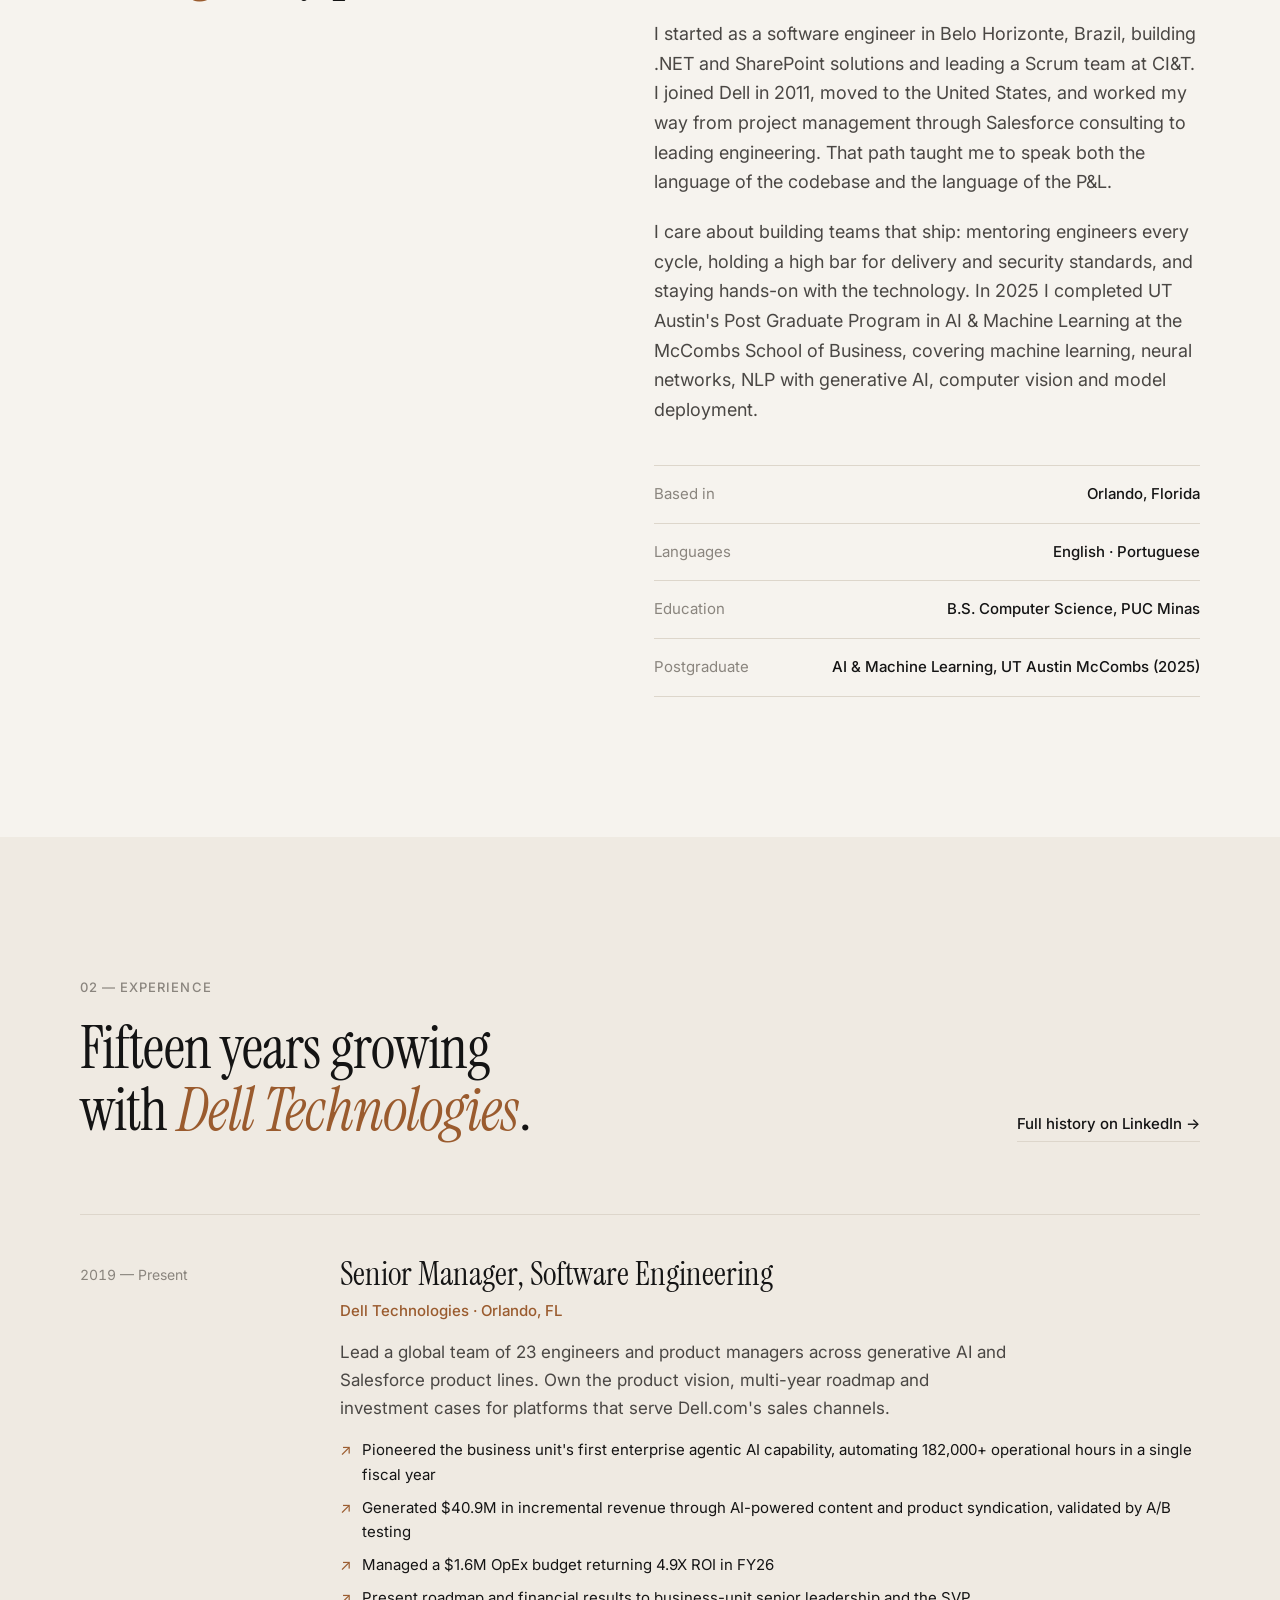
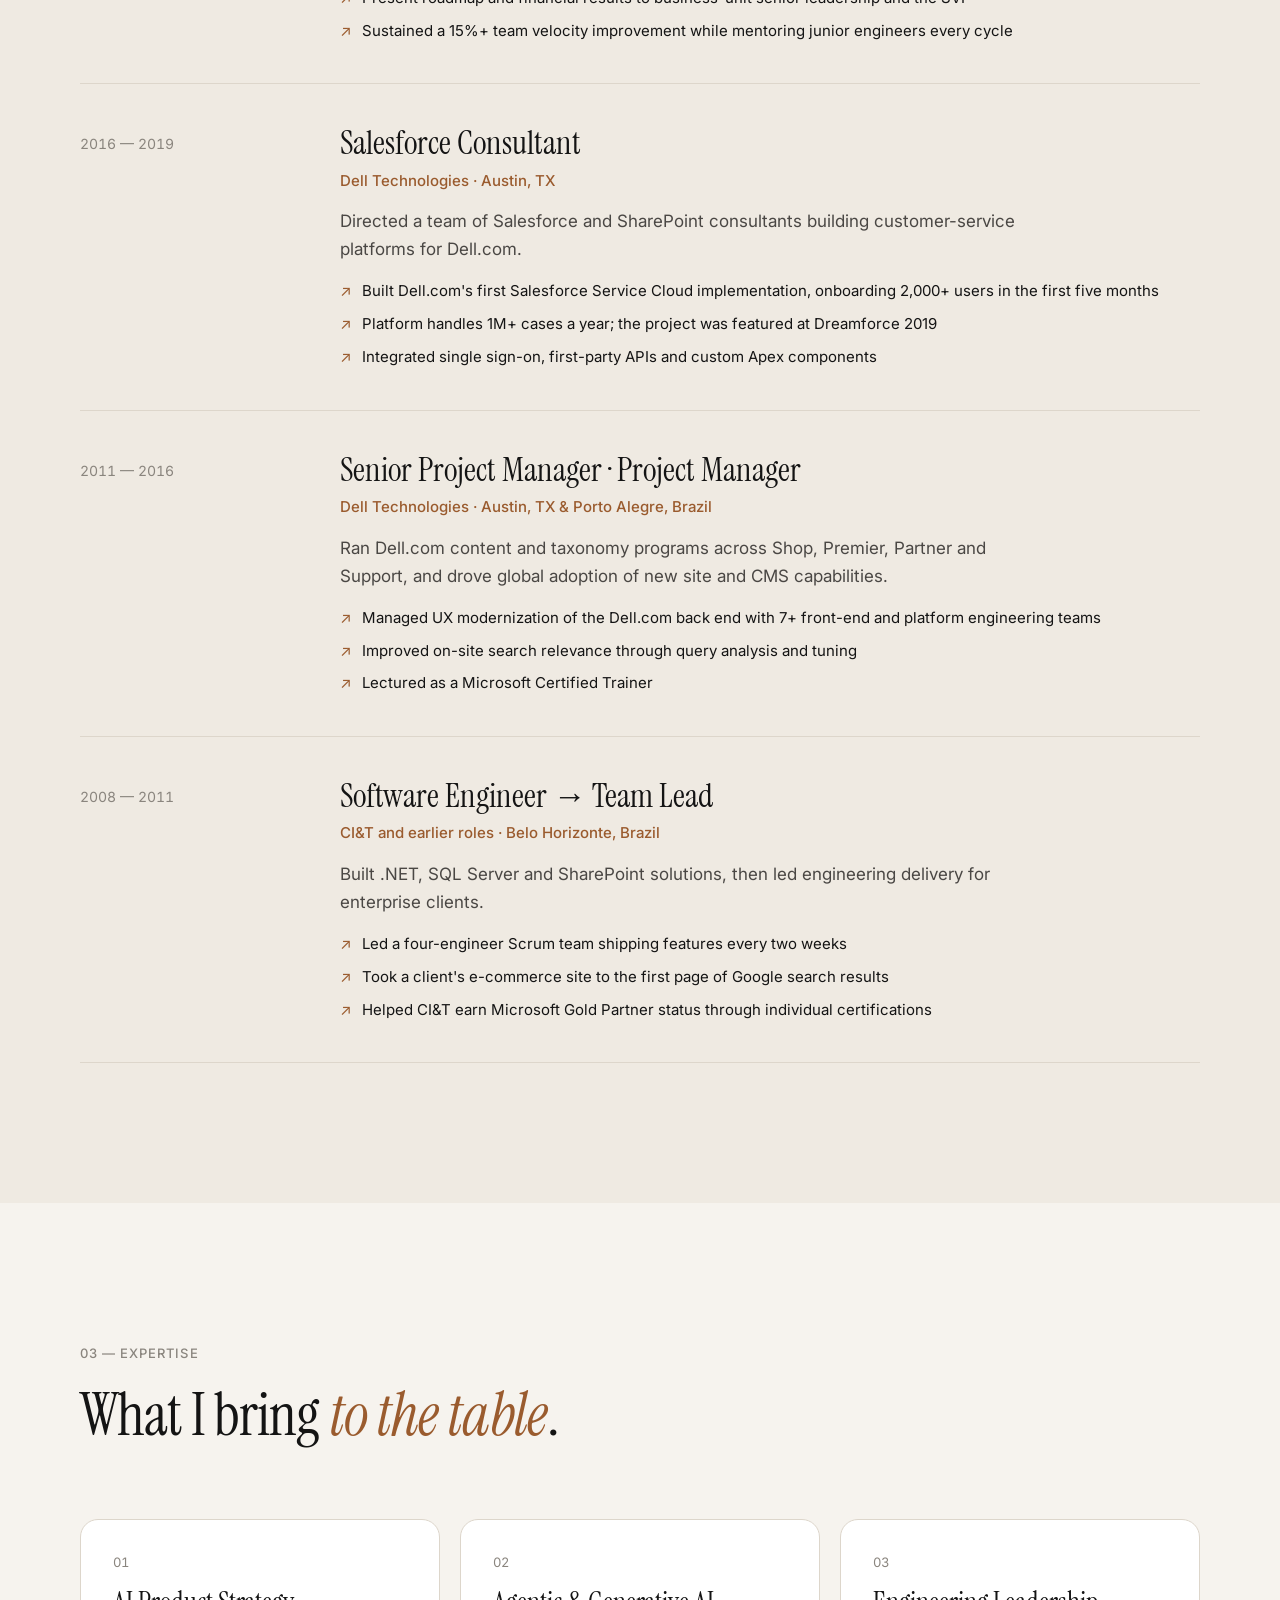
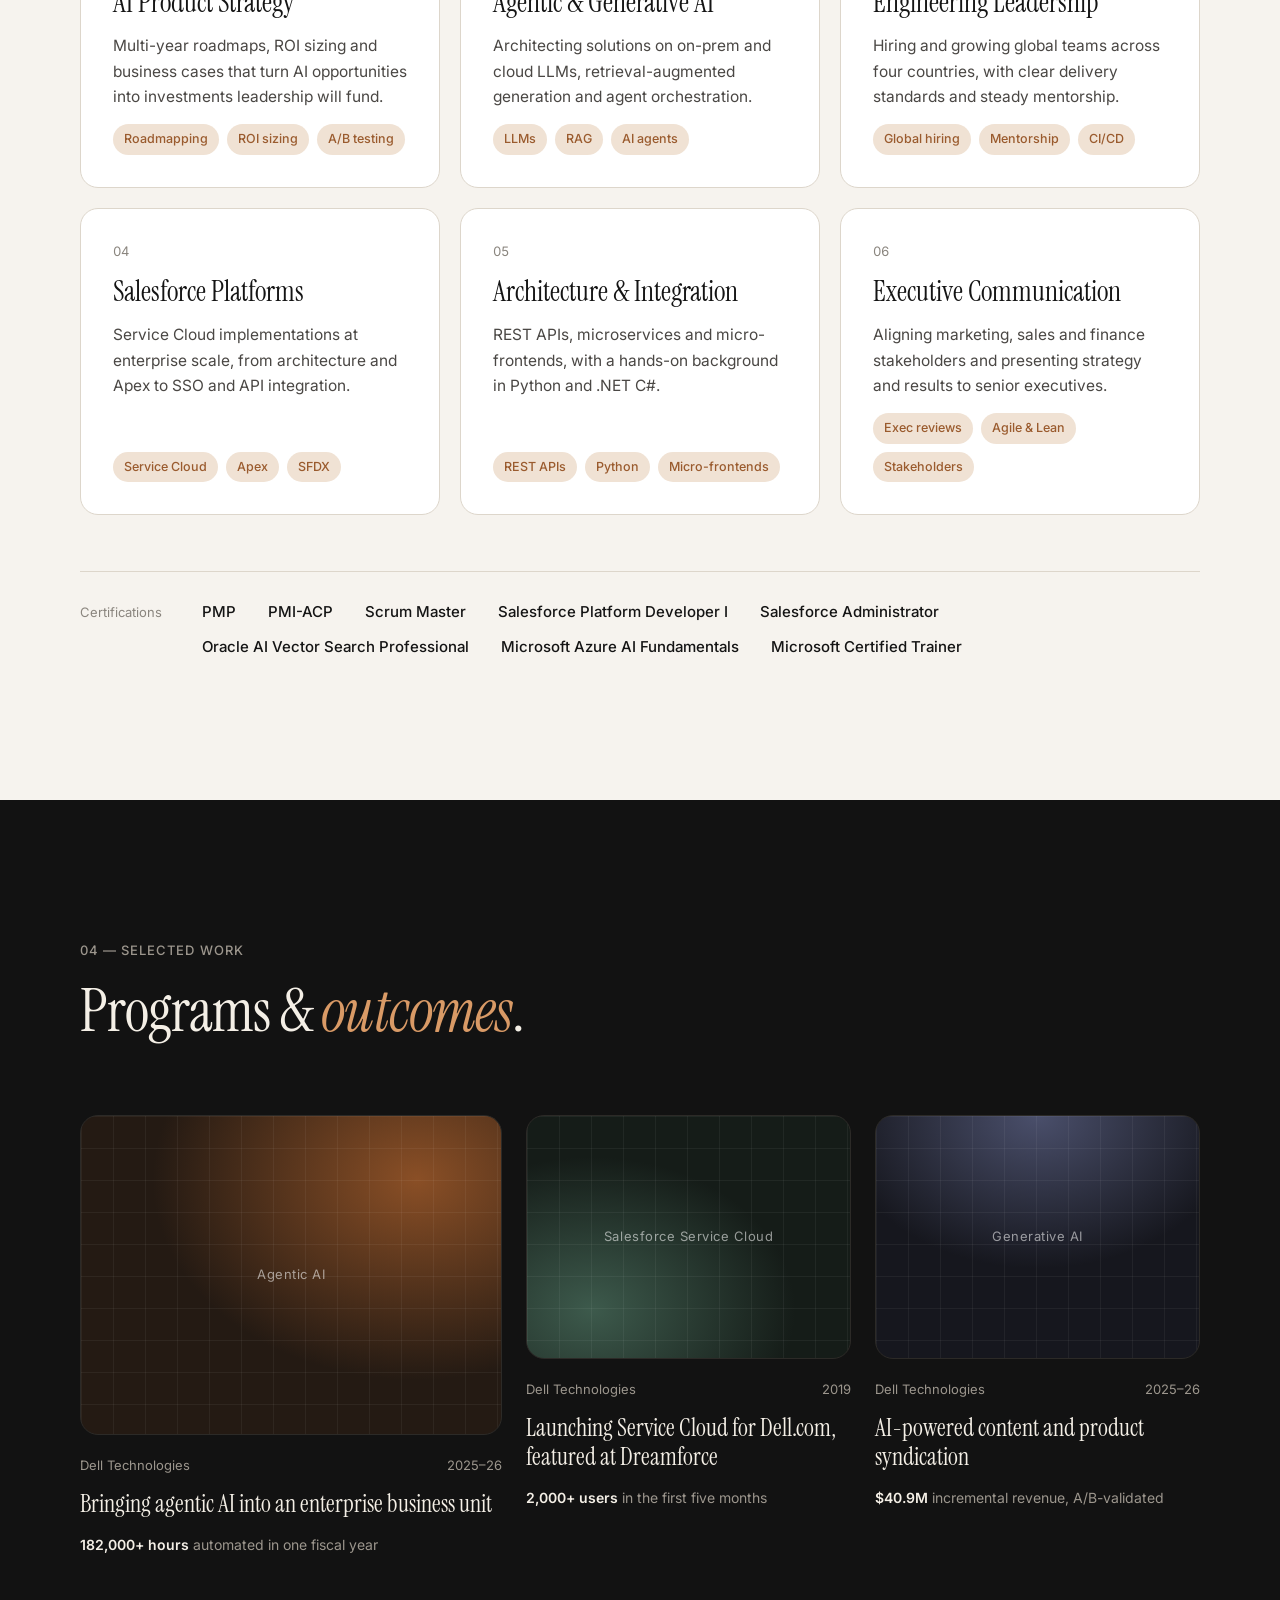
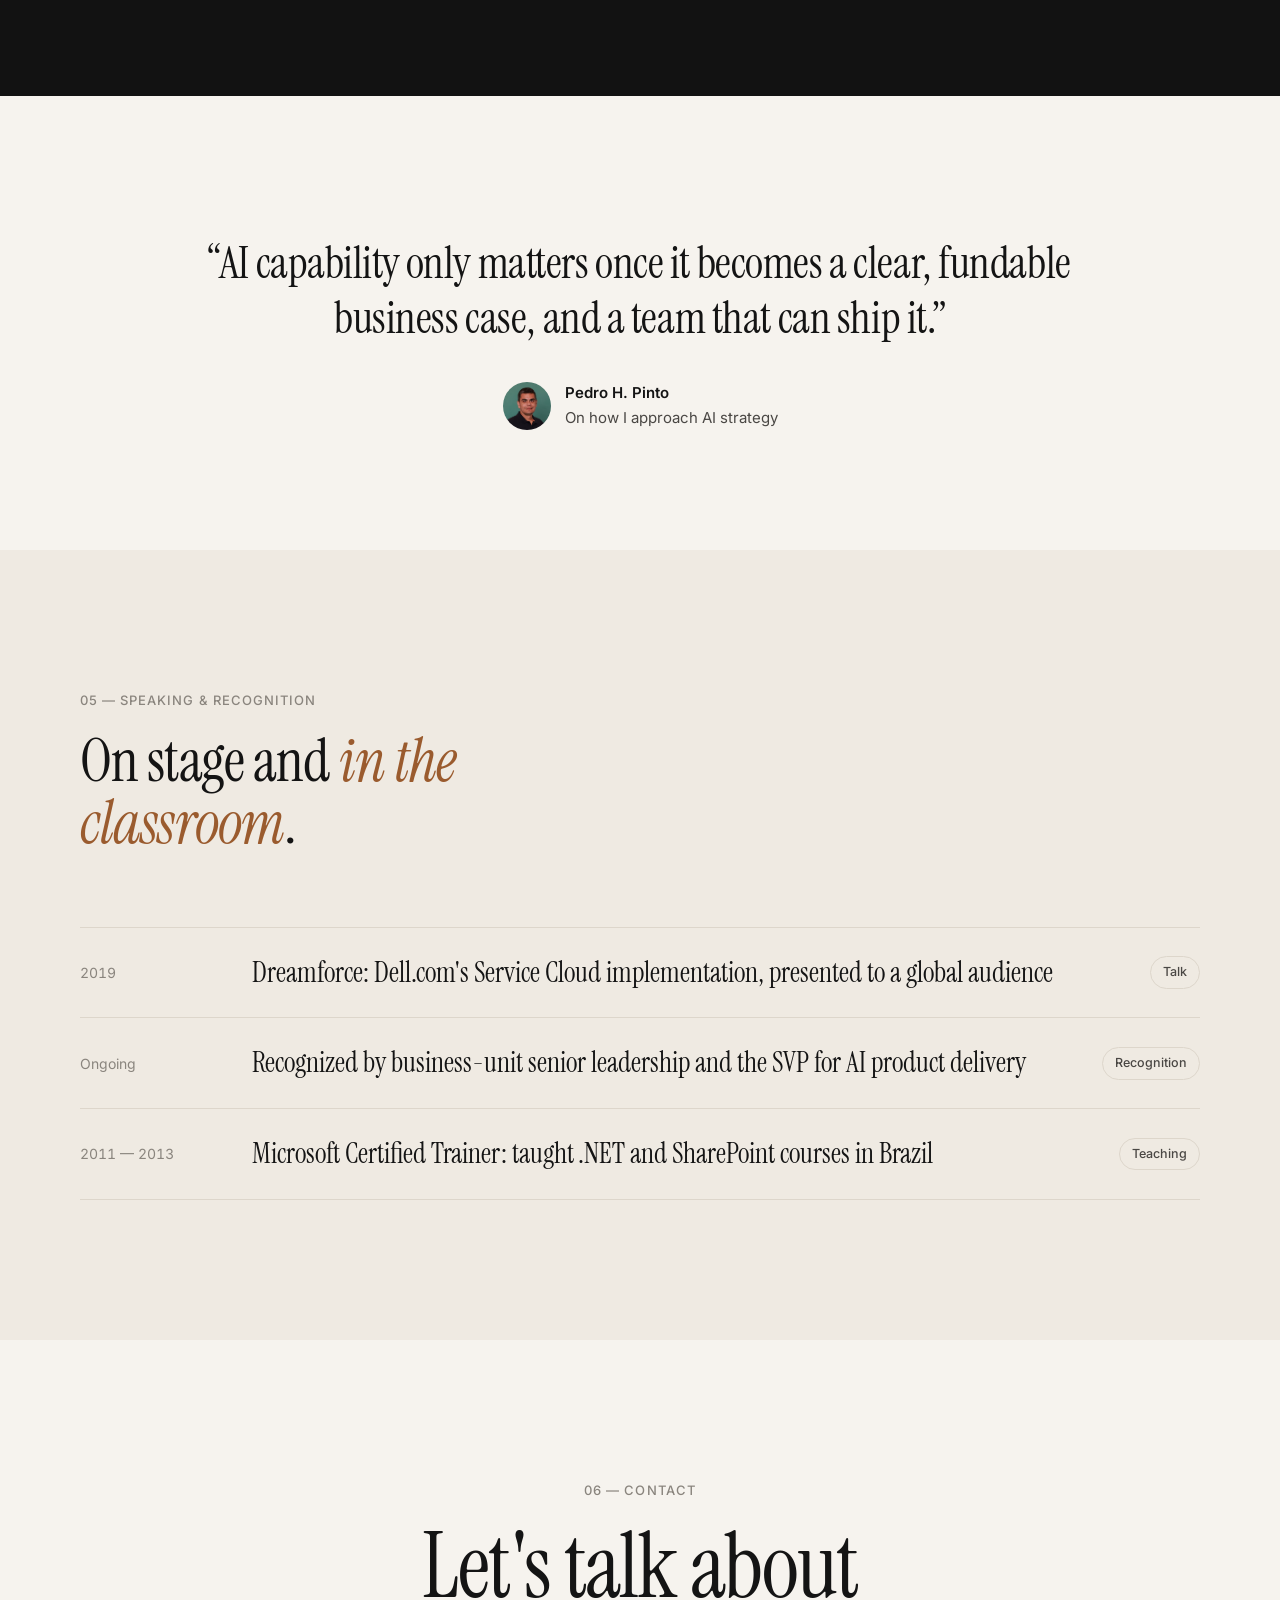
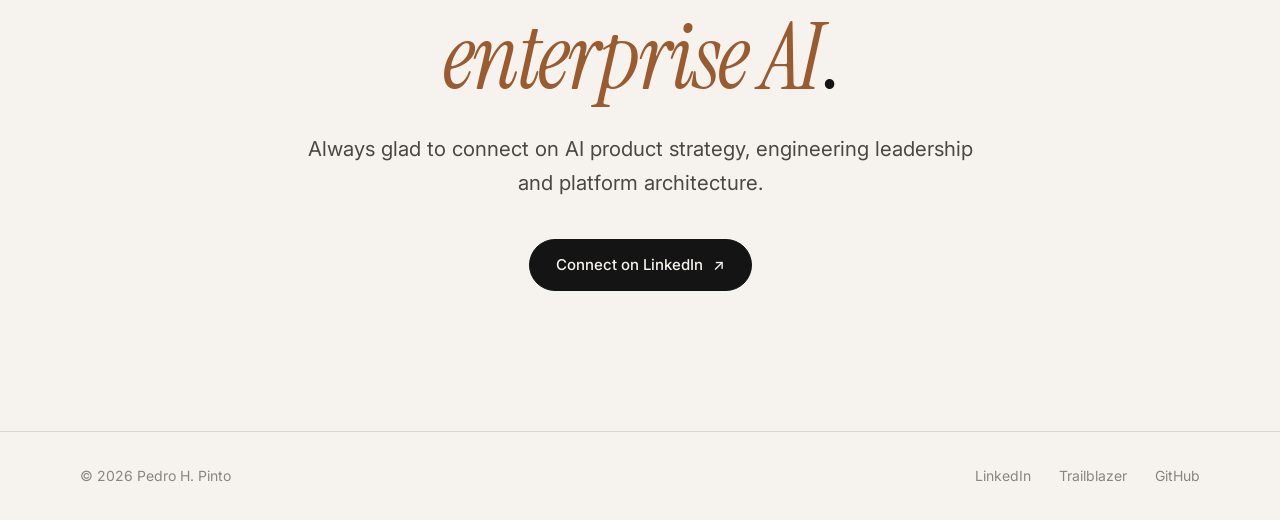
==== commit 4adbed56: "Show completed UT Austin McCombs AI/ML program" ====
--- a/index.html
+++ b/index.html
@@ -83,7 +83,7 @@
         <ul class="logos__row">
           <li>Dell Technologies</li>
           <li>CI&amp;T</li>
-          <li>UT Austin</li>
+          <li>UT Austin McCombs</li>
           <li>PUC Minas</li>
           <li>Dreamforce ’19</li>
         </ul>
@@ -111,14 +111,15 @@
           </p>
           <p>
             I care about building teams that ship: mentoring engineers every cycle, holding a high bar for delivery
-            and security standards, and staying hands-on with the technology. I'm currently deepening that work
-            through postgraduate study in Artificial Intelligence at The University of Texas at Austin.
+            and security standards, and staying hands-on with the technology. In 2025 I completed UT Austin's Post
+            Graduate Program in AI &amp; Machine Learning at the McCombs School of Business, covering machine learning,
+            neural networks, NLP with generative AI, computer vision and model deployment.
           </p>
           <ul class="facts">
             <li><span>Based in</span>Orlando, Florida</li>
             <li><span>Languages</span>English · Portuguese</li>
             <li><span>Education</span>B.S. Computer Science, PUC Minas</li>
-            <li><span>Graduate study</span>Artificial Intelligence, UT Austin (in progress)</li>
+            <li><span>Postgraduate</span>AI &amp; Machine Learning, UT Austin McCombs (2025)</li>
           </ul>
         </div>
       </div>
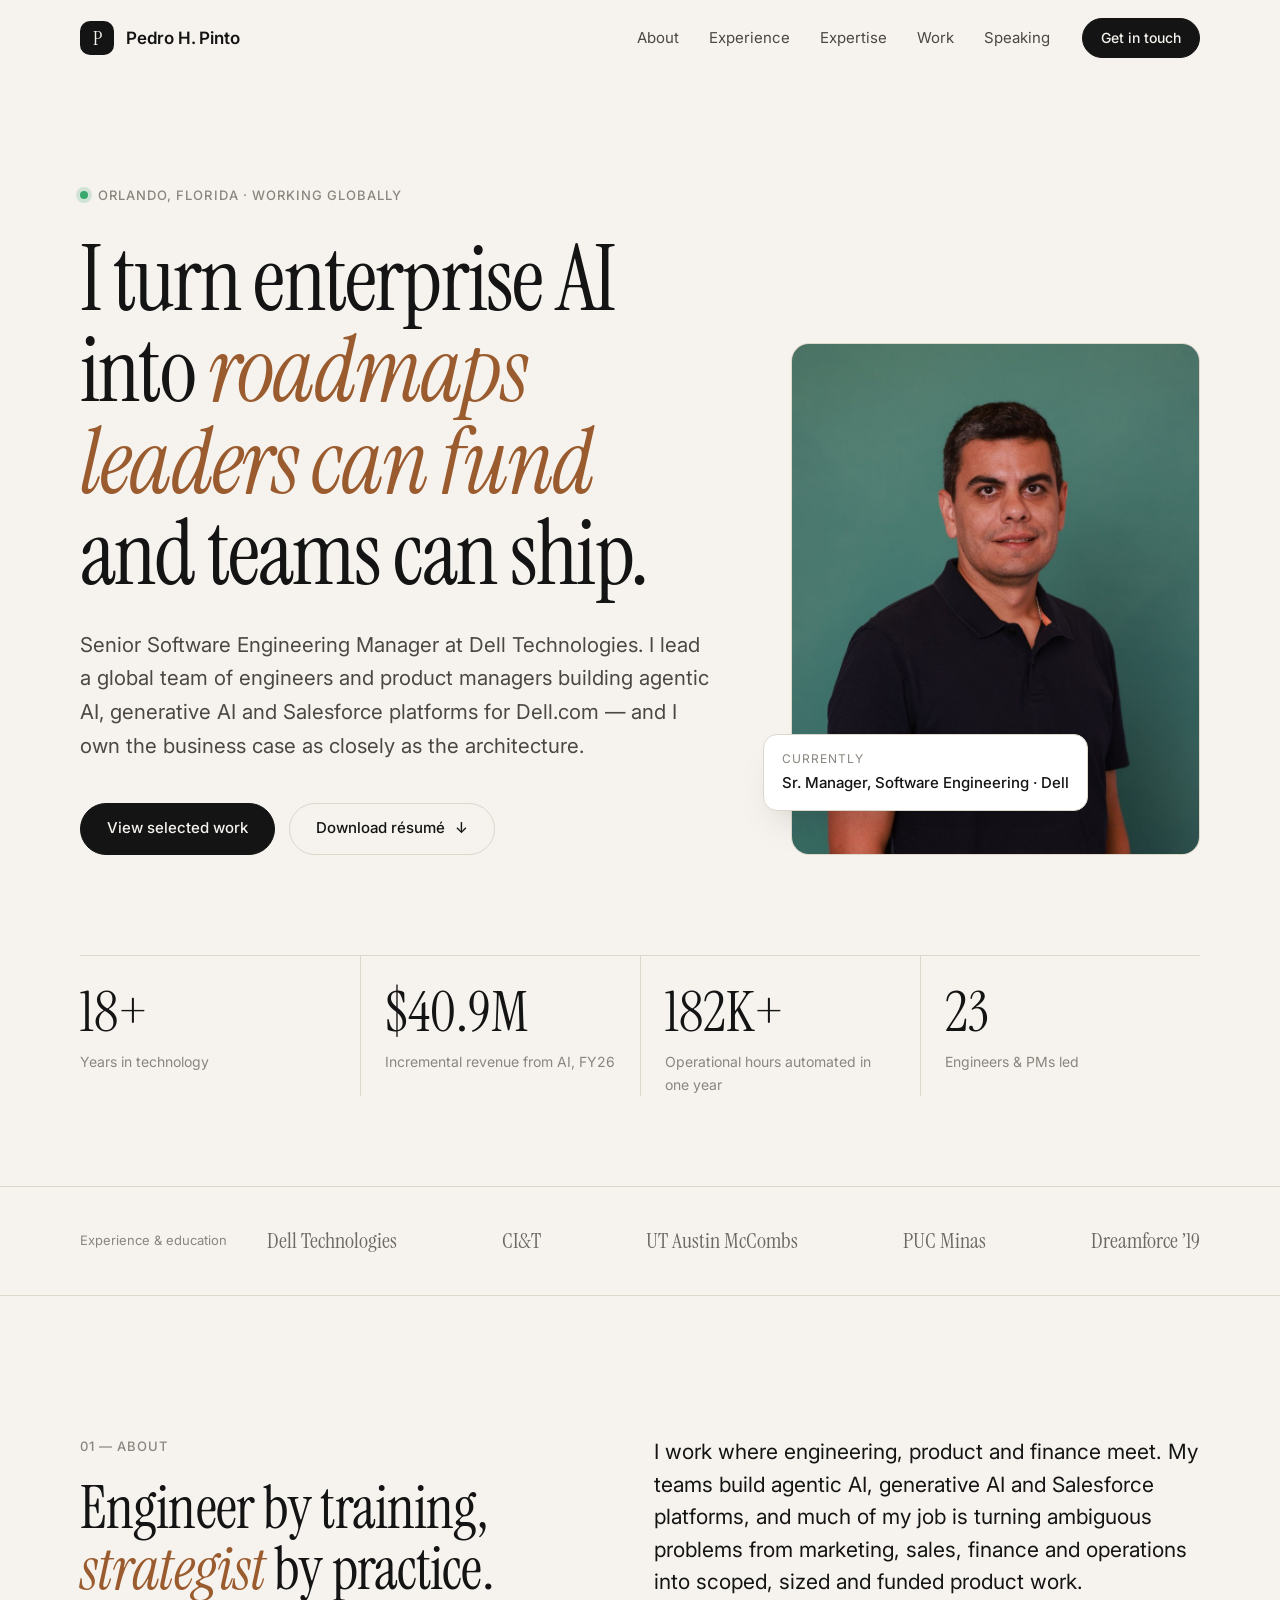
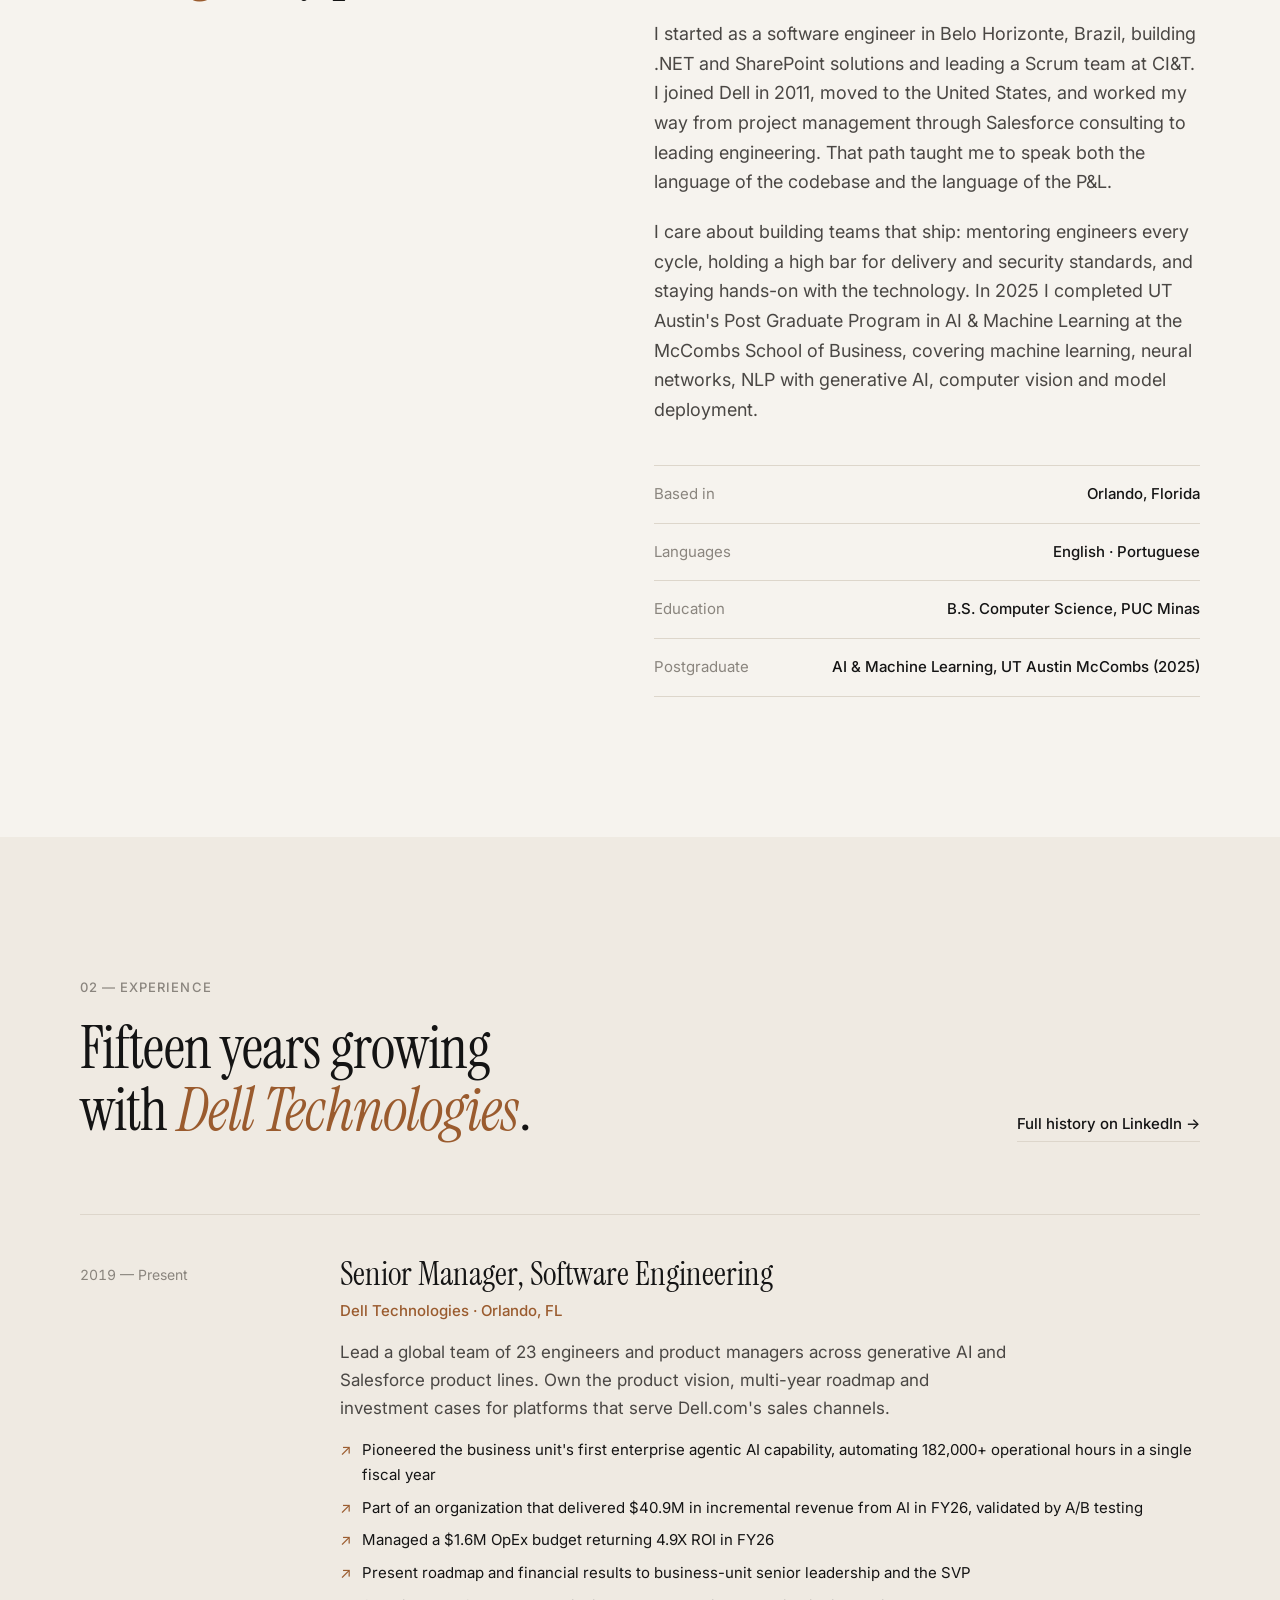
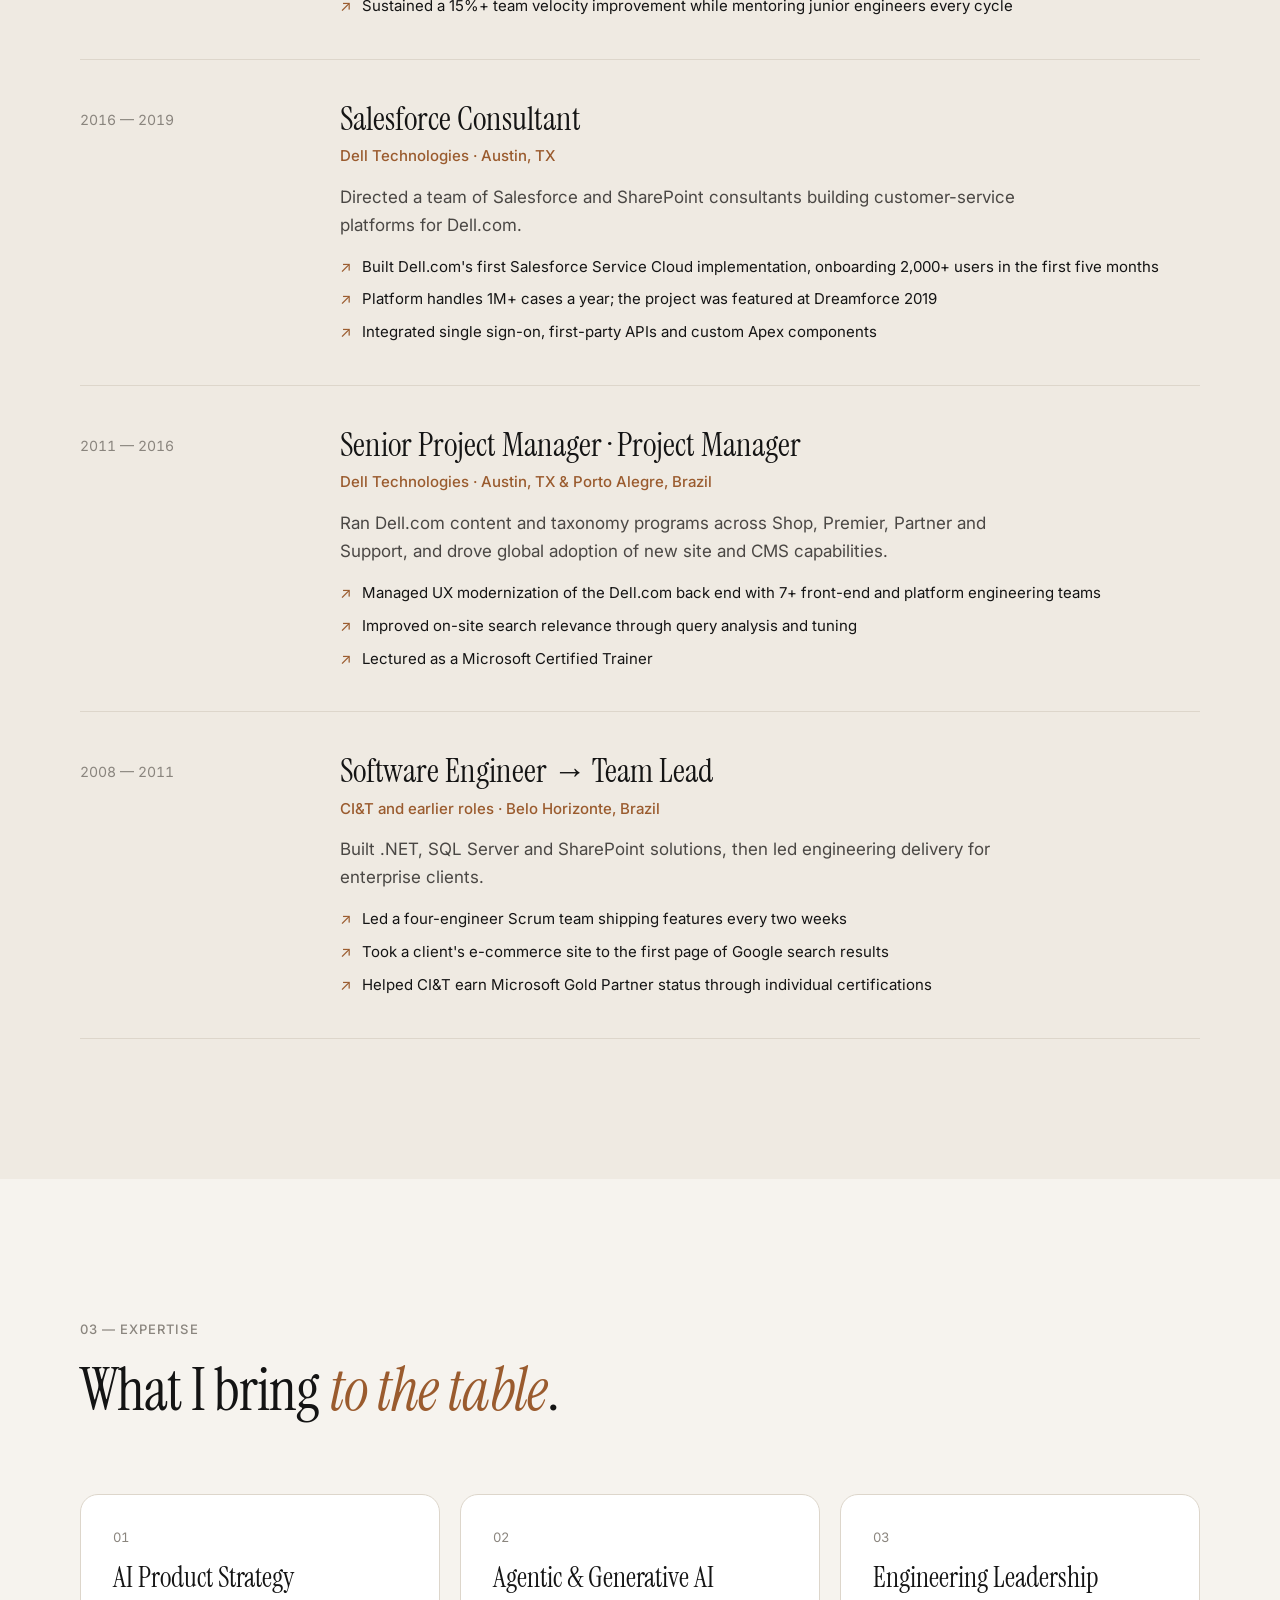
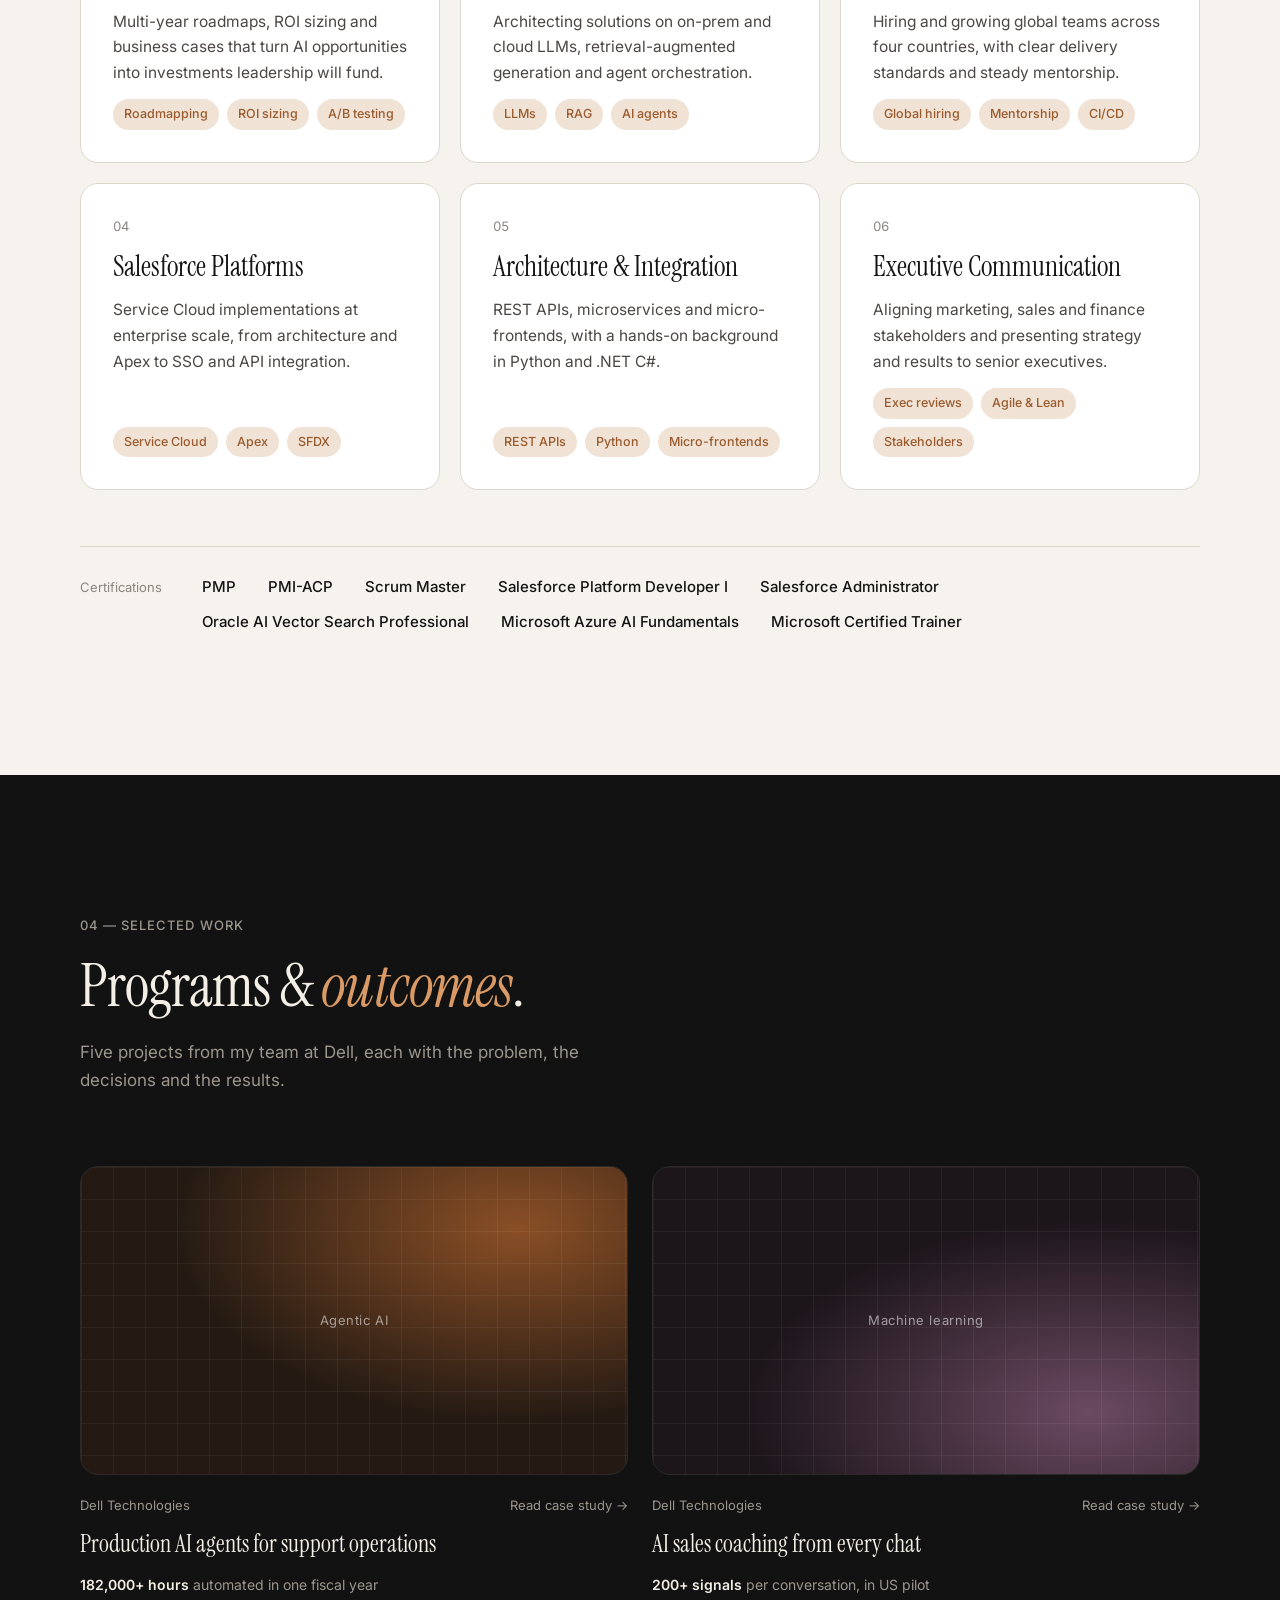
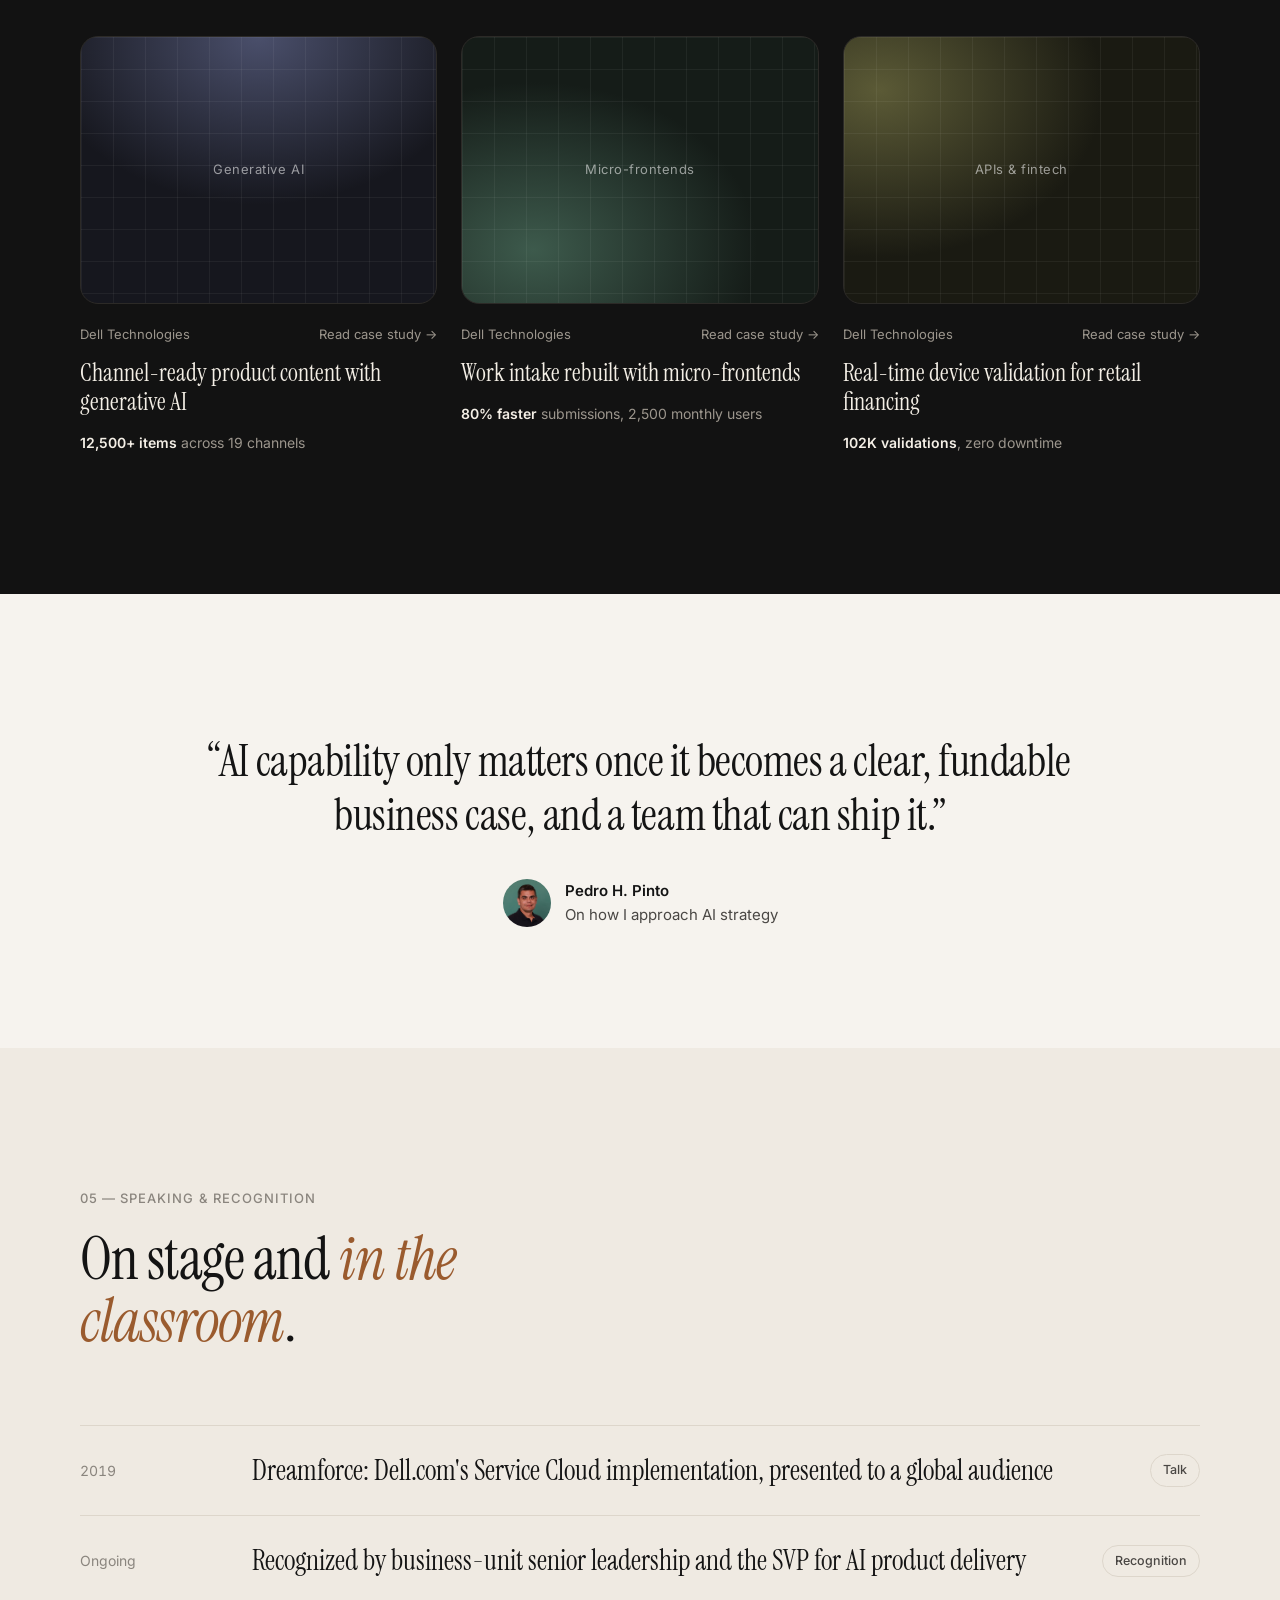
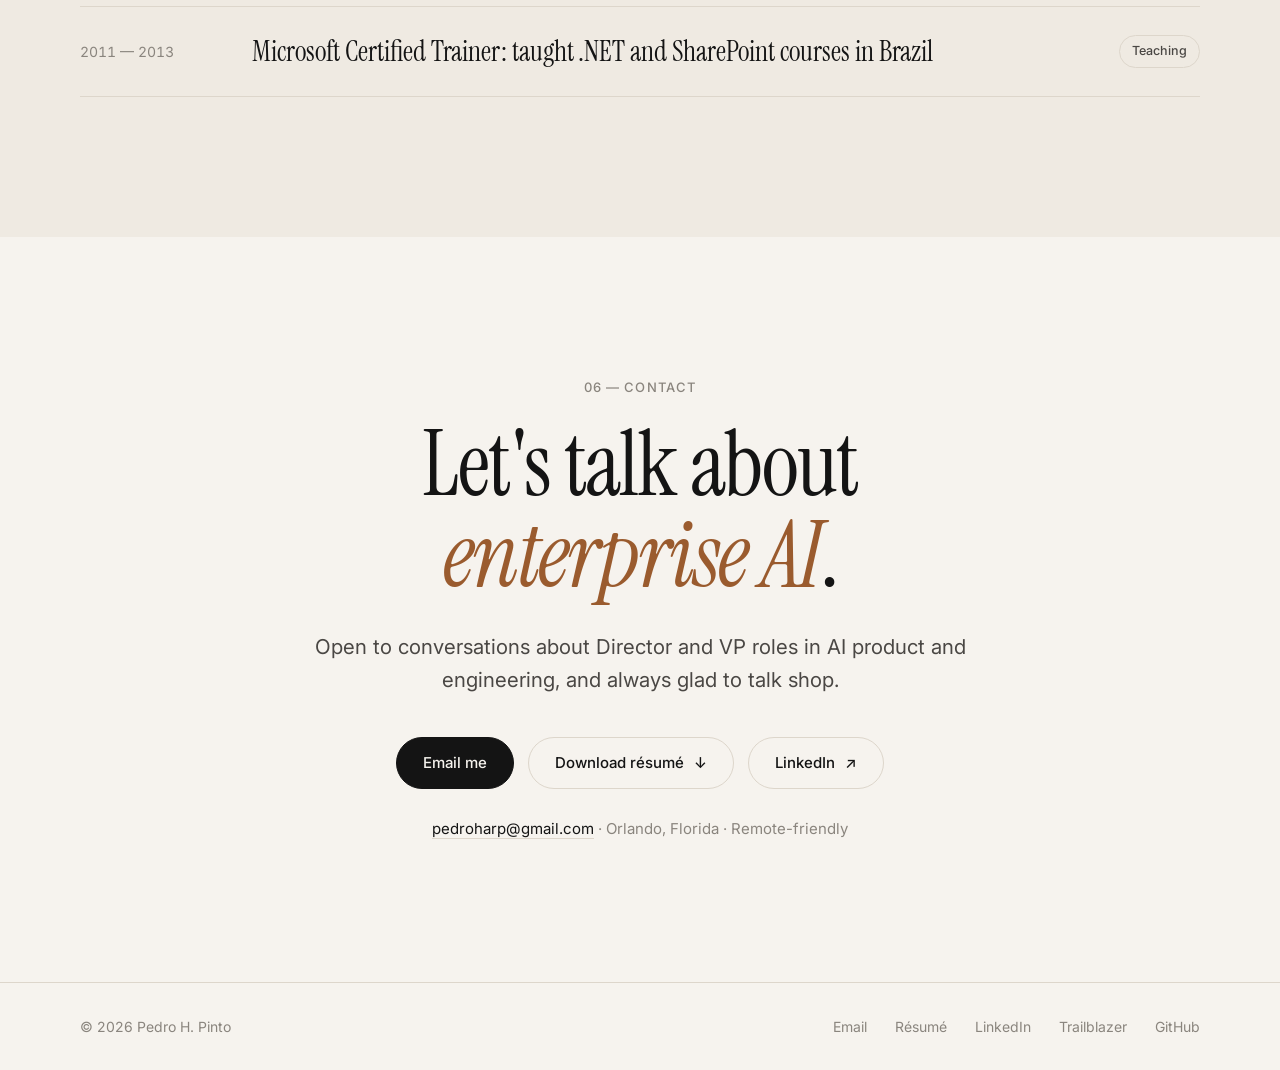
==== commit f7442b0c: "Add five case-study pages, email contact and résumé download - Replace the three Selected Work tiles" ====
--- a/index.html
+++ b/index.html
@@ -52,7 +52,7 @@
           </p>
           <div class="hero__cta">
             <a href="#work" class="btn">View selected work</a>
-            <a href="https://www.linkedin.com/in/pedroharp/" class="btn btn--ghost" target="_blank" rel="noopener">LinkedIn profile <span aria-hidden="true">↗</span></a>
+            <a href="assets/Pedro-H-Pinto-Resume.pdf" class="btn btn--ghost" download>Download résumé <span aria-hidden="true">↓</span></a>
           </div>
         </div>
         <div class="hero__portrait reveal">
@@ -147,7 +147,7 @@
                 sales channels.</p>
               <ul class="role__wins">
                 <li>Pioneered the business unit's first enterprise agentic AI capability, automating 182,000+ operational hours in a single fiscal year</li>
-                <li>Generated $40.9M in incremental revenue through AI-powered content and product syndication, validated by A/B testing</li>
+                <li>Part of an organization that delivered $40.9M in incremental revenue from AI in FY26, validated by A/B testing</li>
                 <li>Managed a $1.6M OpEx budget returning 4.9X ROI in FY26</li>
                 <li>Present roadmap and financial results to business-unit senior leadership and the SVP</li>
                 <li>Sustained a 15%+ team velocity improvement while mentoring junior engineers every cycle</li>
@@ -267,27 +267,40 @@
         <header class="section__head reveal">
           <p class="kicker">04 — Selected work</p>
           <h2 class="h2">Programs &amp; <em>outcomes</em>.</h2>
+          <p class="section__sub">Five projects from my team at Dell, each with the problem, the decisions and the results.</p>
         </header>
 
         <div class="work">
-          <article class="case reveal">
+          <a class="case reveal" href="work/production-ai-agents.html">
             <div class="case__media case__media--a"><span>Agentic AI</span></div>
-            <div class="case__meta"><span>Dell Technologies</span><span>2025–26</span></div>
-            <h3>Bringing agentic AI into an enterprise business unit</h3>
+            <div class="case__meta"><span>Dell Technologies</span><span>Read case study →</span></div>
+            <h3>Production AI agents for support operations</h3>
             <p class="case__result"><strong>182,000+ hours</strong> automated in one fiscal year</p>
-          </article>
-          <article class="case reveal">
-            <div class="case__media case__media--b"><span>Salesforce Service Cloud</span></div>
-            <div class="case__meta"><span>Dell Technologies</span><span>2019</span></div>
-            <h3>Launching Service Cloud for Dell.com, featured at Dreamforce</h3>
-            <p class="case__result"><strong>2,000+ users</strong> in the first five months</p>
-          </article>
-          <article class="case reveal">
+          </a>
+          <a class="case reveal" href="work/ai-sales-coaching.html">
+            <div class="case__media case__media--d"><span>Machine learning</span></div>
+            <div class="case__meta"><span>Dell Technologies</span><span>Read case study →</span></div>
+            <h3>AI sales coaching from every chat</h3>
+            <p class="case__result"><strong>200+ signals</strong> per conversation, in US pilot</p>
+          </a>
+          <a class="case reveal" href="work/generative-ai-content-engine.html">
             <div class="case__media case__media--c"><span>Generative AI</span></div>
-            <div class="case__meta"><span>Dell Technologies</span><span>2025–26</span></div>
-            <h3>AI-powered content and product syndication</h3>
-            <p class="case__result"><strong>$40.9M</strong> incremental revenue, A/B-validated</p>
-          </article>
+            <div class="case__meta"><span>Dell Technologies</span><span>Read case study →</span></div>
+            <h3>Channel-ready product content with generative AI</h3>
+            <p class="case__result"><strong>12,500+ items</strong> across 19 channels</p>
+          </a>
+          <a class="case reveal" href="work/micro-frontend-intake.html">
+            <div class="case__media case__media--b"><span>Micro-frontends</span></div>
+            <div class="case__meta"><span>Dell Technologies</span><span>Read case study →</span></div>
+            <h3>Work intake rebuilt with micro-frontends</h3>
+            <p class="case__result"><strong>80% faster</strong> submissions, 2,500 monthly users</p>
+          </a>
+          <a class="case reveal" href="work/device-validation-api.html">
+            <div class="case__media case__media--e"><span>APIs & fintech</span></div>
+            <div class="case__meta"><span>Dell Technologies</span><span>Read case study →</span></div>
+            <h3>Real-time device validation for retail financing</h3>
+            <p class="case__result"><strong>102K validations</strong>, zero downtime</p>
+          </a>
         </div>
       </div>
     </section>
@@ -340,10 +353,13 @@
       <div class="container contact__inner reveal">
         <p class="kicker">06 — Contact</p>
         <h2 class="display display--center">Let's talk about <em>enterprise AI</em>.</h2>
-        <p class="lede lede--center">Always glad to connect on AI product strategy, engineering leadership and platform architecture.</p>
+        <p class="lede lede--center">Open to conversations about Director and VP roles in AI product and engineering, and always glad to talk shop.</p>
         <div class="hero__cta hero__cta--center">
-          <a href="https://www.linkedin.com/in/pedroharp/" class="btn" target="_blank" rel="noopener">Connect on LinkedIn <span aria-hidden="true">↗</span></a>
-        </div>
+          <a href="mailto:pedroharp@gmail.com?subject=Hello%20Pedro" class="btn">Email me</a>
+          <a href="assets/Pedro-H-Pinto-Resume.pdf" class="btn btn--ghost" download>Download résumé <span aria-hidden="true">↓</span></a>
+          <a href="https://www.linkedin.com/in/pedroharp/" class="btn btn--ghost" target="_blank" rel="noopener">LinkedIn <span aria-hidden="true">↗</span></a>
+        </div>
+        <p class="contact__email"><a href="mailto:pedroharp@gmail.com">pedroharp@gmail.com</a> · Orlando, Florida · Remote-friendly</p>
       </div>
     </section>
   </main>
@@ -352,6 +368,8 @@
     <div class="container footer__inner">
       <p>© <span id="year">2026</span> Pedro H. Pinto</p>
       <ul class="footer__links">
+        <li><a href="mailto:pedroharp@gmail.com">Email</a></li>
+        <li><a href="assets/Pedro-H-Pinto-Resume.pdf" download>Résumé</a></li>
         <li><a href="https://www.linkedin.com/in/pedroharp/" target="_blank" rel="noopener">LinkedIn</a></li>
         <li><a href="https://www.salesforce.com/trailblazer/pedroharp" target="_blank" rel="noopener">Trailblazer</a></li>
         <li><a href="https://github.com/pedroharp" target="_blank" rel="noopener">GitHub</a></li>
--- a/styles.css
+++ b/styles.css
@@ -311,15 +311,20 @@
 .section--dark .link-arrow { border-color: var(--dark-line); }
 .section--dark .link-arrow:hover { border-color: var(--dark-ink); }
 
-.work { display: grid; grid-template-columns: 1.3fr 1fr 1fr; gap: 24px; }
-.case { display: flex; flex-direction: column; gap: 14px; }
+.section__sub { margin-top: 20px; color: var(--dark-muted); max-width: 52ch; font-size: 17px; }
+.work { display: grid; grid-template-columns: repeat(6, 1fr); gap: 40px 24px; }
+.case { display: flex; flex-direction: column; gap: 14px; grid-column: span 2; }
+.case:nth-child(-n+2) { grid-column: span 3; }
+.case:nth-child(-n+2) .case__media { aspect-ratio: 16 / 9; }
+.case:focus-visible { outline-offset: 8px; }
+.case h3 { transition: color .3s; }
+.case:hover h3 { color: #d99a66; }
 .case__media {
   aspect-ratio: 4 / 3; border-radius: var(--radius); overflow: hidden;
   display: grid; place-items: center; position: relative;
   border: 1px solid var(--dark-line);
   transition: transform .6s var(--ease);
 }
-.case:first-child .case__media { aspect-ratio: auto; min-height: 320px; flex: 1; max-height: 420px; }
 .case__media span { font-size: 13px; color: rgba(255,255,255,.55); letter-spacing: .04em; position: relative; }
 .case__media::after {
   content: ""; position: absolute; inset: 0;
@@ -329,6 +334,8 @@
 .case__media--a { background: radial-gradient(90% 90% at 80% 20%, #8a4f26, #241a13 70%); }
 .case__media--b { background: radial-gradient(90% 90% at 20% 80%, #3d5a4c, #151c18 70%); }
 .case__media--c { background: radial-gradient(90% 90% at 50% 0%, #4a4f6b, #16171e 70%); }
+.case__media--d { background: radial-gradient(90% 90% at 80% 80%, #6b4a62, #1c151a 70%); }
+.case__media--e { background: radial-gradient(90% 90% at 10% 20%, #5b5a36, #1a1a12 70%); }
 .case:hover .case__media { transform: scale(.985); }
 .case__meta { display: flex; justify-content: space-between; font-size: 13px; color: var(--dark-muted); margin-top: 6px; }
 .case h3 { font-family: var(--serif); font-weight: 400; font-size: 24px; line-height: 1.2; }
@@ -365,6 +372,69 @@
 /* Contact */
 .contact { text-align: center; }
 .contact__inner { display: flex; flex-direction: column; align-items: center; }
+.contact__email { margin-top: 28px; font-size: 15px; color: var(--muted); }
+.contact__email a { color: var(--ink); border-bottom: 1px solid var(--line); }
+.contact__email a:hover { border-color: var(--ink); }
+.contact--compact { border-top: 1px solid var(--line); padding: clamp(64px, 8vw, 100px) 0; }
+.h2--center { text-align: center; margin: 0 auto; }
+
+/* ==========================================================================
+   Case study pages
+   ========================================================================== */
+.cs__hero { padding: clamp(40px, 6vw, 80px) 0 clamp(40px, 5vw, 64px); border-bottom: 1px solid var(--line); }
+.cs__back {
+  display: inline-flex; gap: 8px; font-size: 15px; font-weight: 500; color: var(--ink-soft);
+  margin-bottom: clamp(32px, 5vw, 56px); transition: color .2s;
+}
+.cs__back:hover { color: var(--ink); }
+.cs__title {
+  font-family: var(--serif); font-weight: 400;
+  font-size: clamp(40px, 6vw, 76px); line-height: 1.04; letter-spacing: -0.02em; max-width: 20ch;
+}
+.cs__lede { margin-top: 24px; font-size: clamp(19px, 1.8vw, 23px); color: var(--ink-soft); }
+.cs__lede strong { color: var(--accent); font-weight: 600; }
+.cs__status {
+  margin-top: 20px; display: inline-block; font-size: 14.5px; color: var(--ink-soft);
+  background: var(--accent-soft); border-radius: 12px; padding: 10px 14px; max-width: 70ch;
+}
+.cs__meta { margin-top: 36px; display: flex; flex-wrap: wrap; gap: 20px 56px; }
+.cs__meta dt { font-size: 13px; color: var(--muted); text-transform: uppercase; letter-spacing: .08em; margin-bottom: 8px; }
+.cs__meta dd { font-weight: 500; }
+
+.cs__content { padding-top: clamp(24px, 4vw, 48px); padding-bottom: clamp(48px, 6vw, 80px); }
+.cs__block {
+  display: grid; grid-template-columns: 240px minmax(0, 1fr); gap: 40px;
+  padding: clamp(28px, 4vw, 44px) 0; border-bottom: 1px solid var(--line);
+}
+.cs__h { font-family: var(--serif); font-weight: 400; font-size: clamp(24px, 2.4vw, 30px); line-height: 1.15; }
+.cs__body { max-width: 68ch; }
+.cs__body p { color: var(--ink-soft); font-size: 17.5px; }
+.cs__body p + p, .cs__body * + p, .cs__body p + ul, .cs__body p + div { margin-top: 18px; }
+.cs__list { display: grid; gap: 8px; }
+.cs__list li, .cs__results li { position: relative; padding-left: 22px; color: var(--ink-soft); }
+.cs__list li::before { content: "·"; position: absolute; left: 6px; color: var(--accent); font-weight: 700; }
+.cs__results { display: grid; gap: 14px; }
+.cs__results li::before { content: "↗"; position: absolute; left: 0; color: var(--accent); }
+.cs__results strong { color: var(--ink); font-weight: 600; }
+.cs__note { font-size: 13px; color: var(--muted); }
+.cs__table { overflow-x: auto; border: 1px solid var(--line); border-radius: 14px; background: var(--surface); }
+.cs__table table { width: 100%; border-collapse: collapse; font-size: 15px; min-width: 620px; }
+.cs__table th, .cs__table td { text-align: left; vertical-align: top; padding: 14px 16px; border-bottom: 1px solid var(--line); }
+.cs__table th { font-size: 12.5px; font-weight: 500; color: var(--muted); text-transform: uppercase; letter-spacing: .06em; }
+.cs__table tr:last-child td { border-bottom: 0; }
+.cs__table td:first-child { font-weight: 600; white-space: nowrap; }
+.cs__table td { color: var(--ink-soft); }
+.cs__disclosure { margin-top: 32px; font-size: 13.5px; color: var(--muted); max-width: 70ch; }
+
+.cs__next { padding-bottom: clamp(56px, 7vw, 96px); }
+.cs__next-link {
+  display: flex; flex-direction: column; gap: 4px;
+  padding: 32px; border: 1px solid var(--line); border-radius: var(--radius); background: var(--surface);
+  transition: border-color .3s, transform .4s var(--ease);
+}
+.cs__next-link .kicker { margin-bottom: 4px; }
+.cs__next-link:hover { border-color: var(--ink); transform: translateY(-2px); }
+.cs__next-title { font-family: var(--serif); font-size: clamp(26px, 3vw, 36px); line-height: 1.15; }
 
 /* Footer */
 .footer { border-top: 1px solid var(--line); padding: 32px 0; font-size: 14px; color: var(--muted); }
@@ -390,8 +460,9 @@
 @media (max-width: 1024px) {
   .cards { grid-template-columns: repeat(2, 1fr); }
   .work { grid-template-columns: 1fr 1fr; }
+  .case, .case:nth-child(-n+2) { grid-column: auto; }
   .case:first-child { grid-column: 1 / -1; }
-  .case:first-child .case__media { min-height: 0; aspect-ratio: 16 / 9; }
+  .case:nth-child(n+2) .case__media { aspect-ratio: 4 / 3; }
 }
 
 @media (max-width: 860px) {
@@ -423,11 +494,27 @@
   .certs { flex-direction: column; gap: 14px; }
   .posts__row { grid-template-columns: 1fr auto; gap: 8px 16px; }
   .posts__date { grid-column: 1 / -1; }
+  .cs__block { grid-template-columns: minmax(0, 1fr); gap: 14px; }
 }
 
 @media (max-width: 600px) {
   body { font-size: 16px; }
   .cards, .work { grid-template-columns: 1fr; }
+  .case:first-child { grid-column: auto; }
+  .cs__next-link { padding: 24px; }
+  .cs__table { overflow: visible; }
+  .cs__table table { min-width: 0; }
+  .cs__table thead { display: none; }
+  .cs__table tr { display: block; padding: 16px; border-bottom: 1px solid var(--line); }
+  .cs__table tr:last-child { border-bottom: 0; }
+  .cs__table td { display: block; padding: 0; border: 0; }
+  .cs__table td:first-child { white-space: normal; margin-bottom: 6px; color: var(--ink); }
+  .cs__table td + td { margin-top: 8px; }
+  .cs__table td:nth-child(2)::before, .cs__table td:nth-child(3)::before {
+    display: block; font-size: 11.5px; font-weight: 500; letter-spacing: .06em; text-transform: uppercase; color: var(--muted); margin-bottom: 2px;
+  }
+  .cs__table td:nth-child(2)::before { content: "What it does"; }
+  .cs__table td:nth-child(3)::before { content: "Status and result"; }
   .card { padding: 26px; }
   .btn { height: 48px; padding: 0 22px; }
   .hero__cta .btn { flex: 1 1 auto; justify-content: center; }
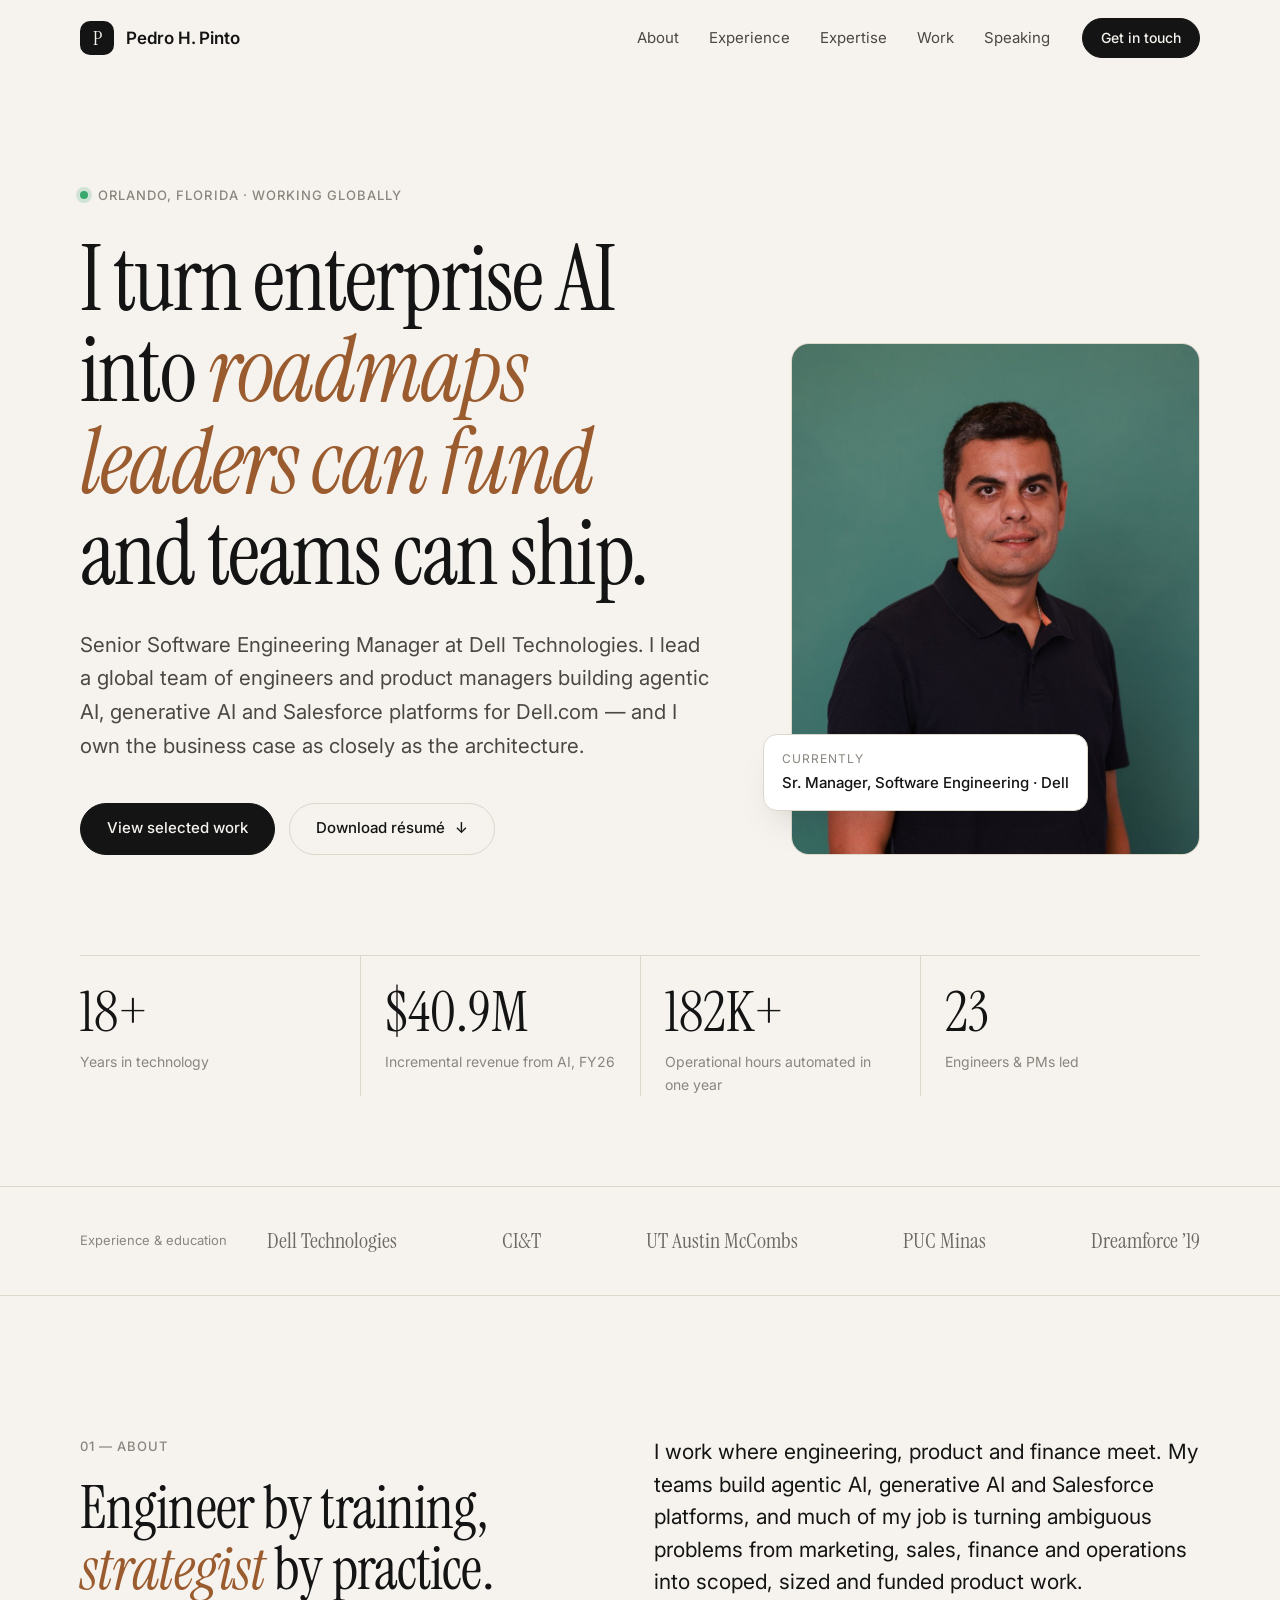
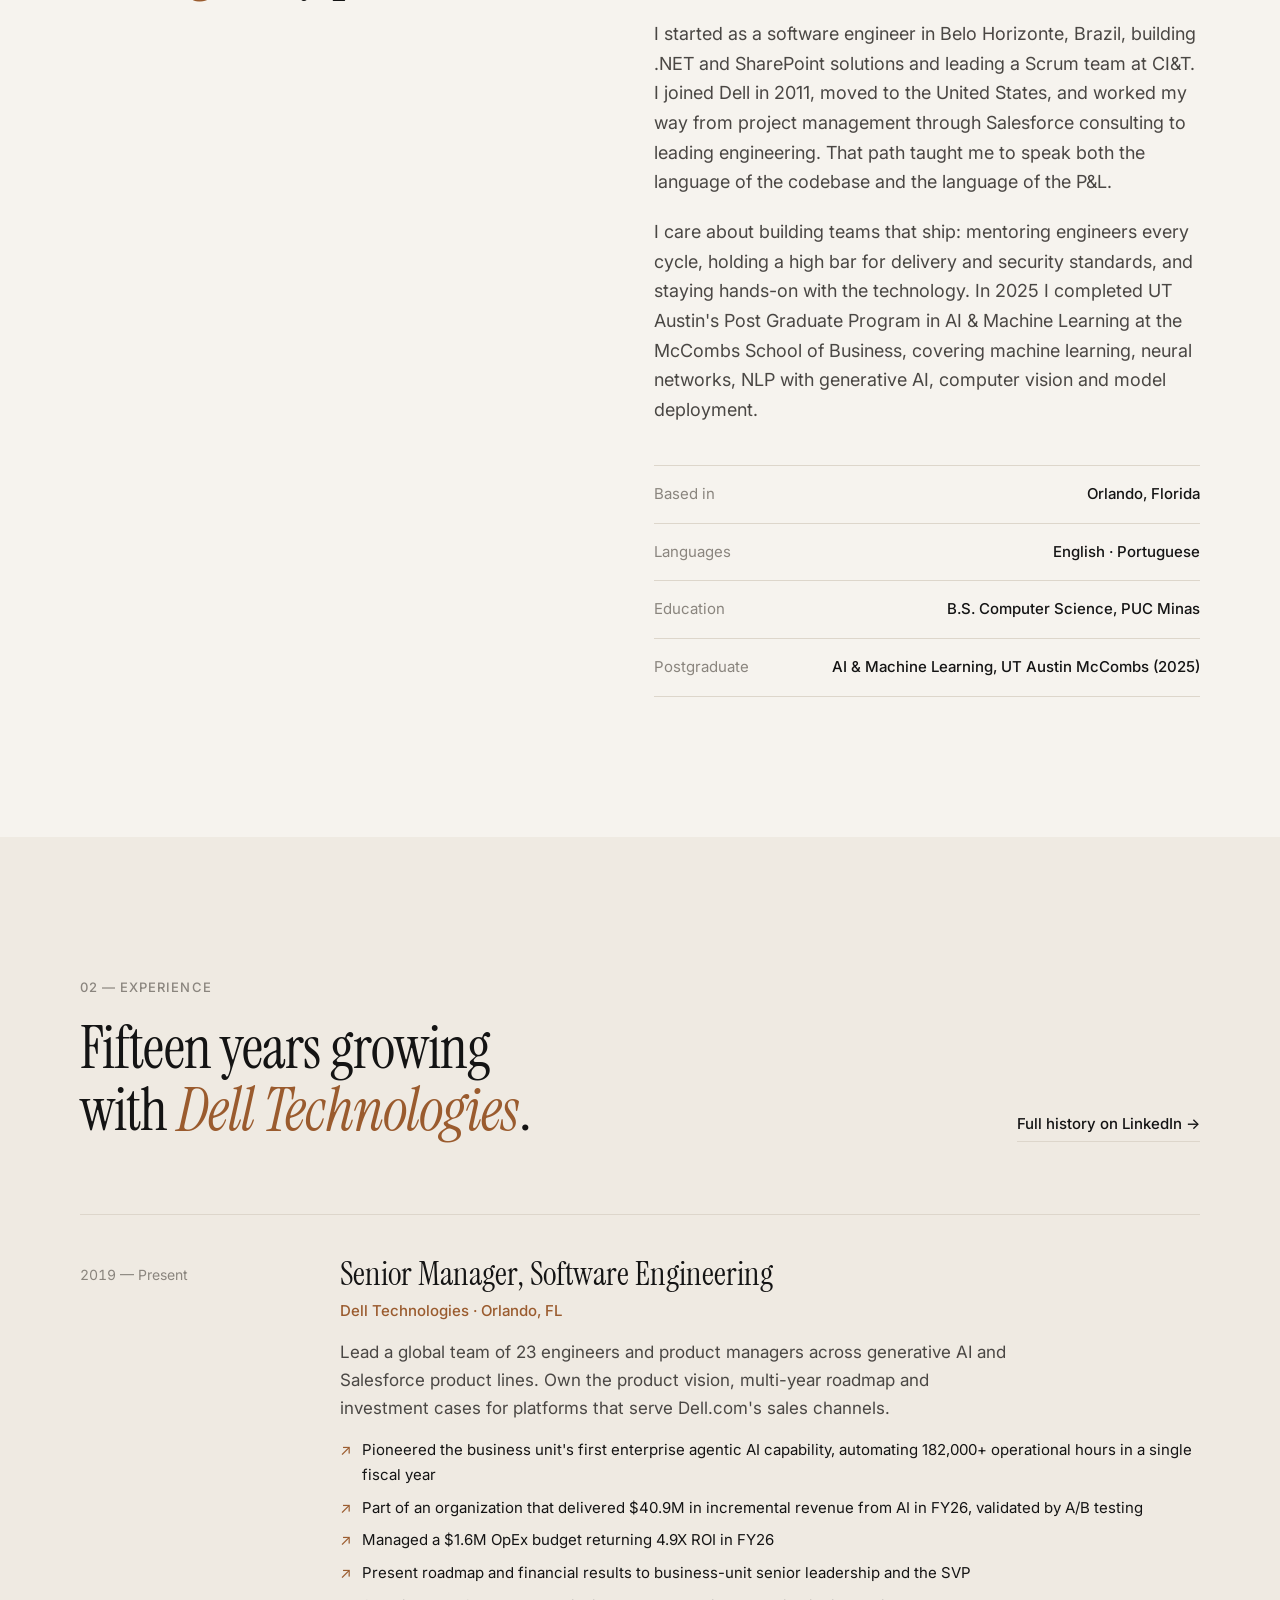
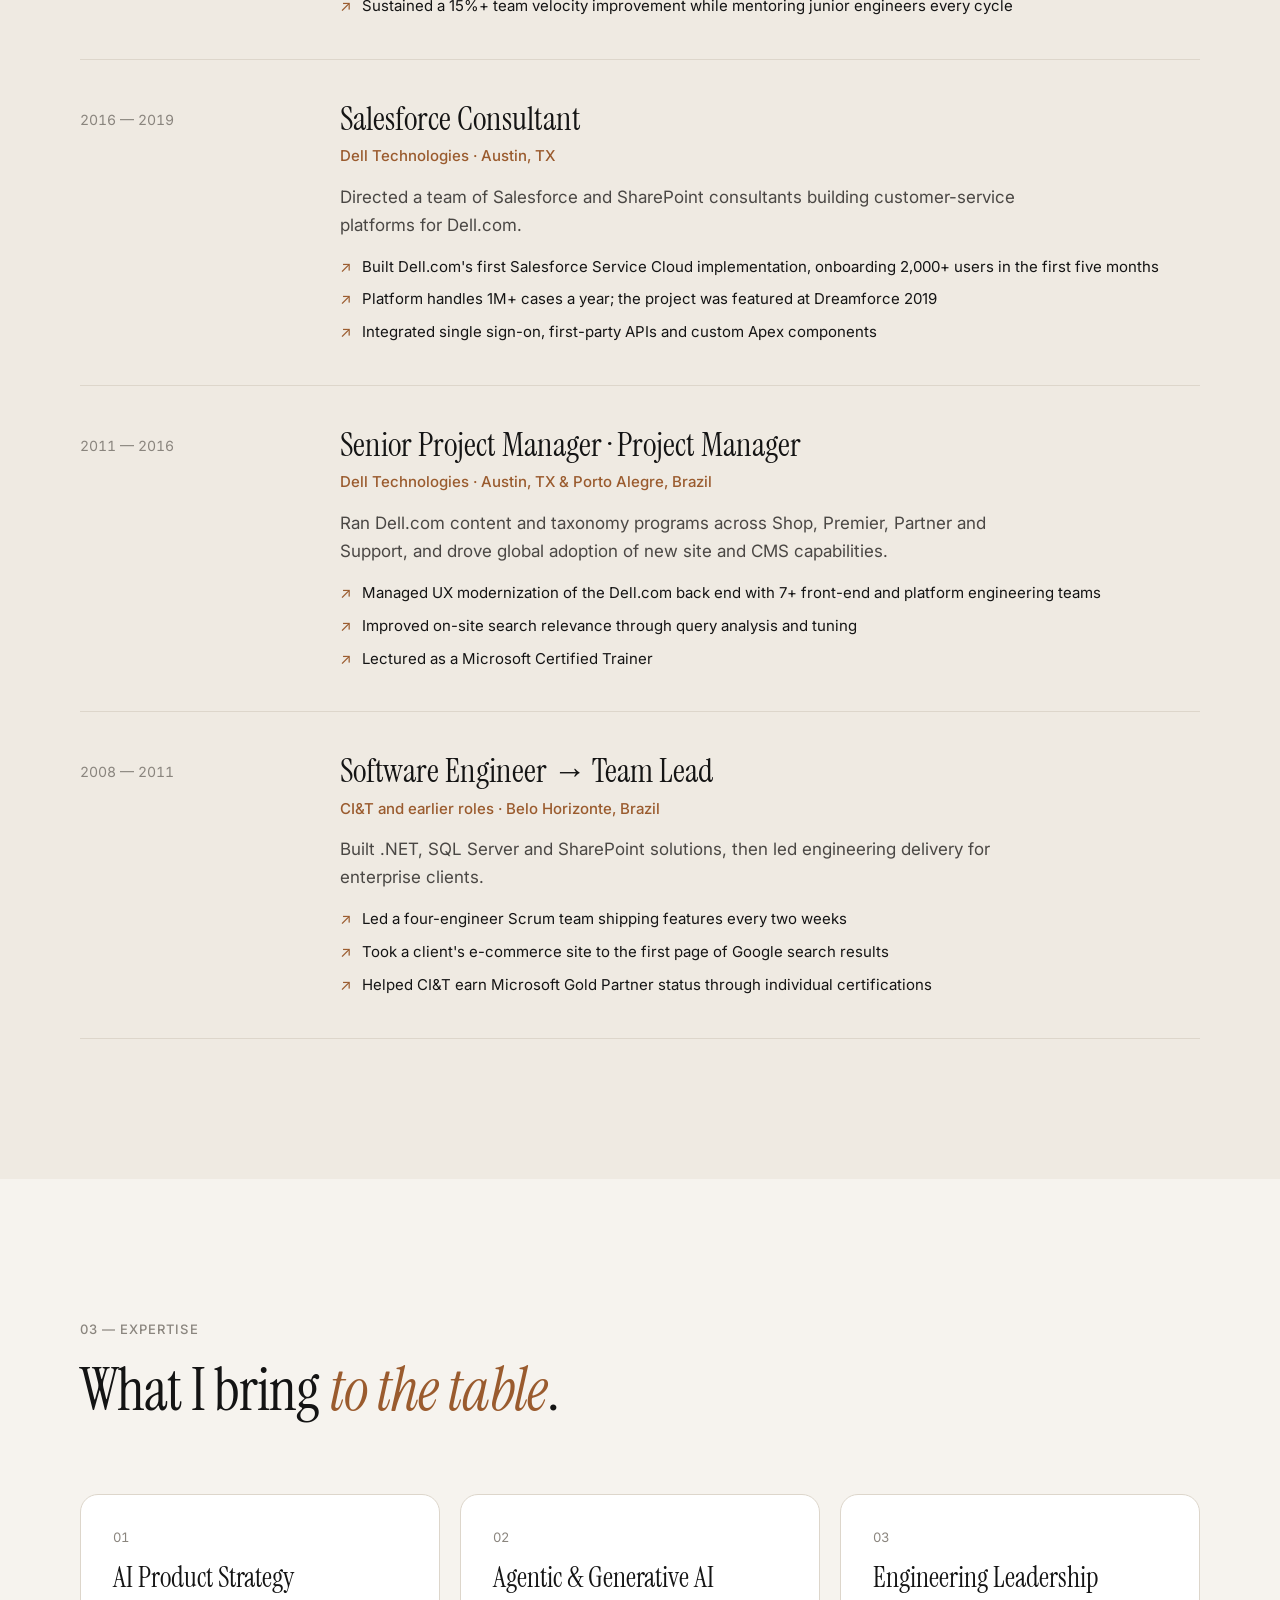
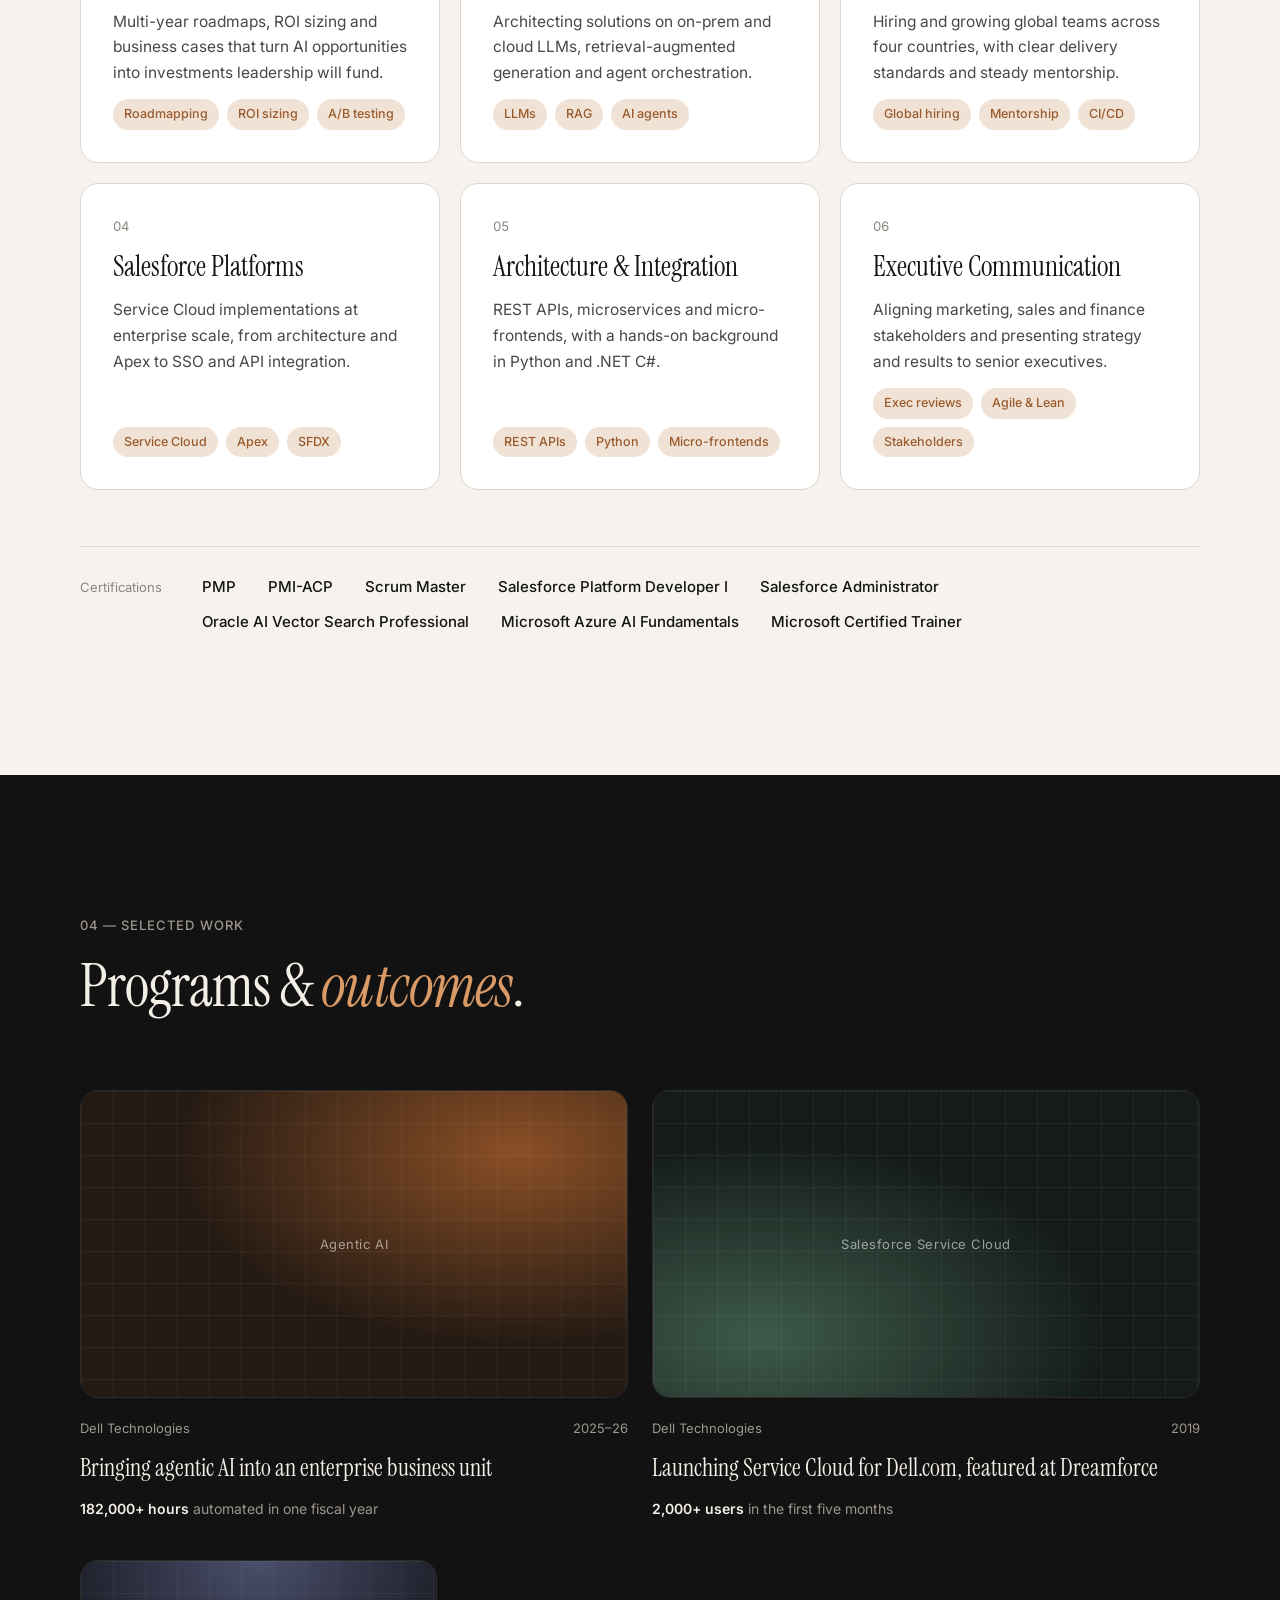
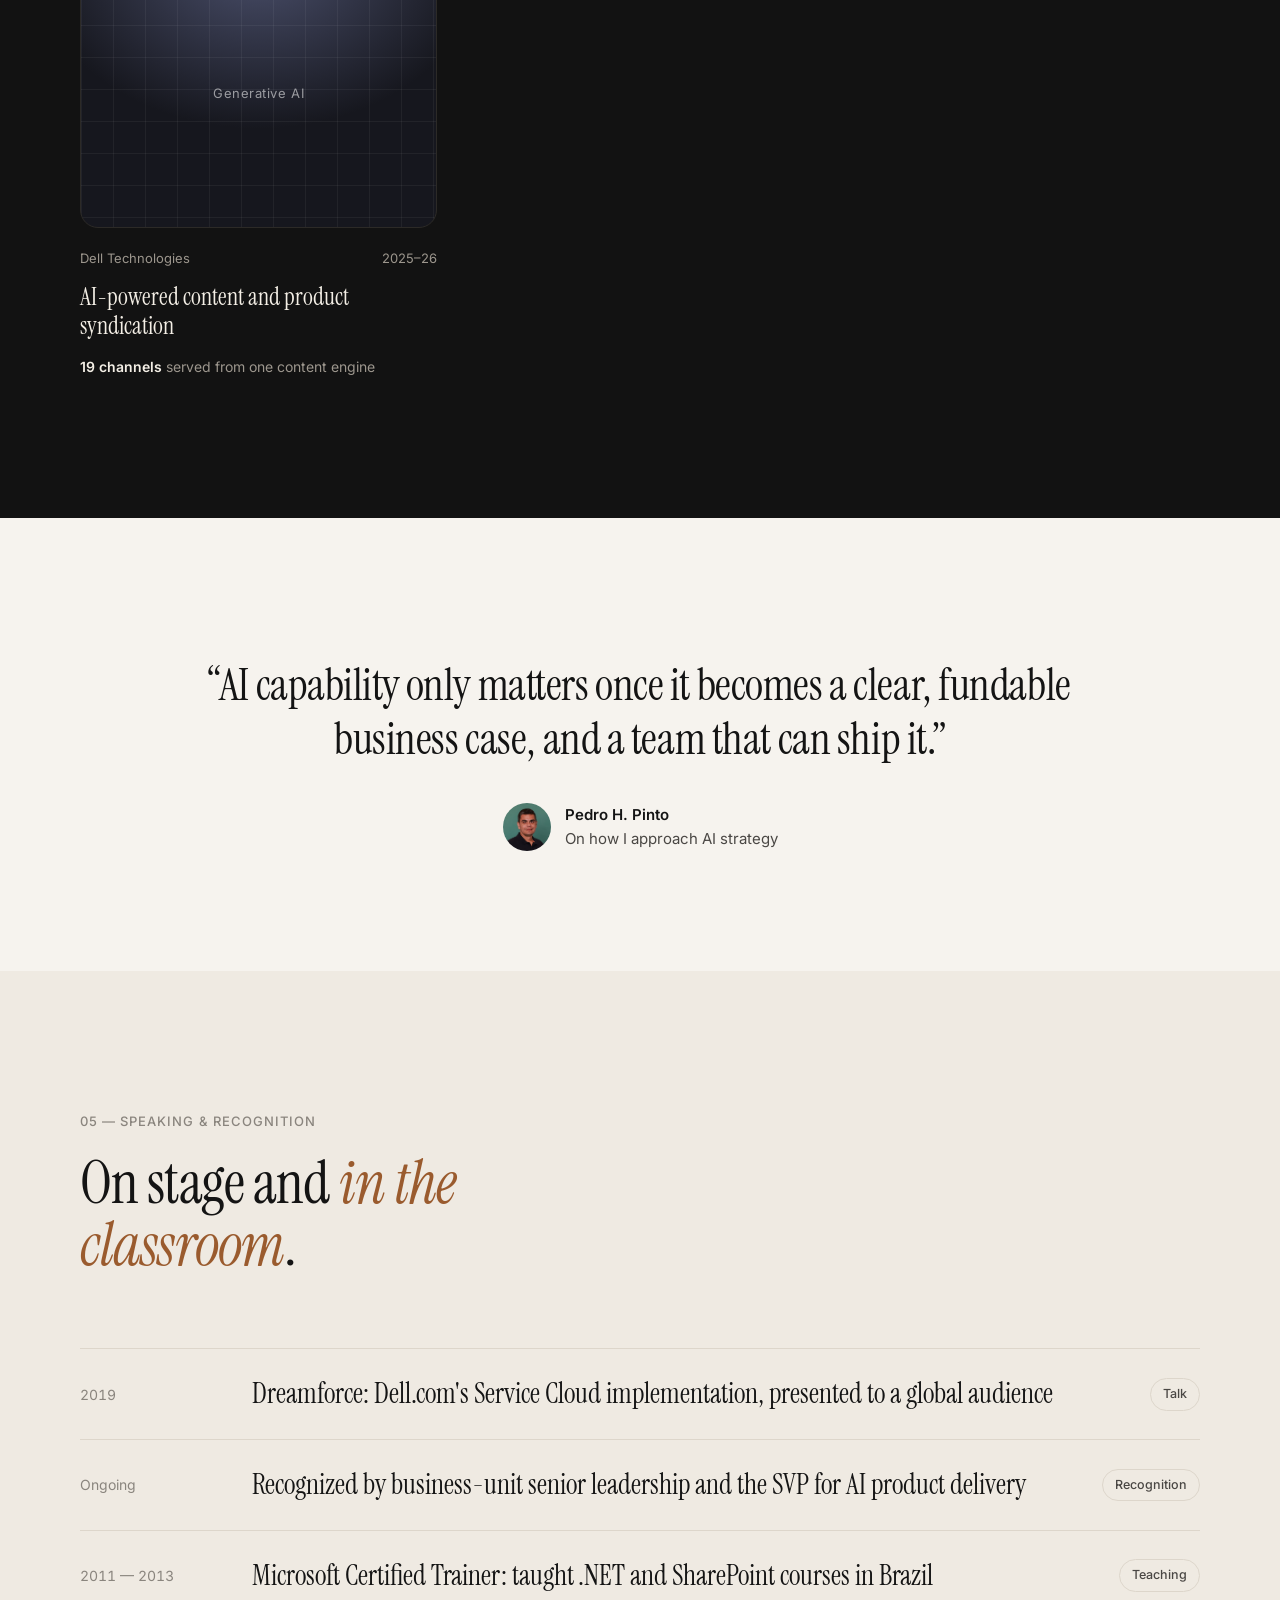
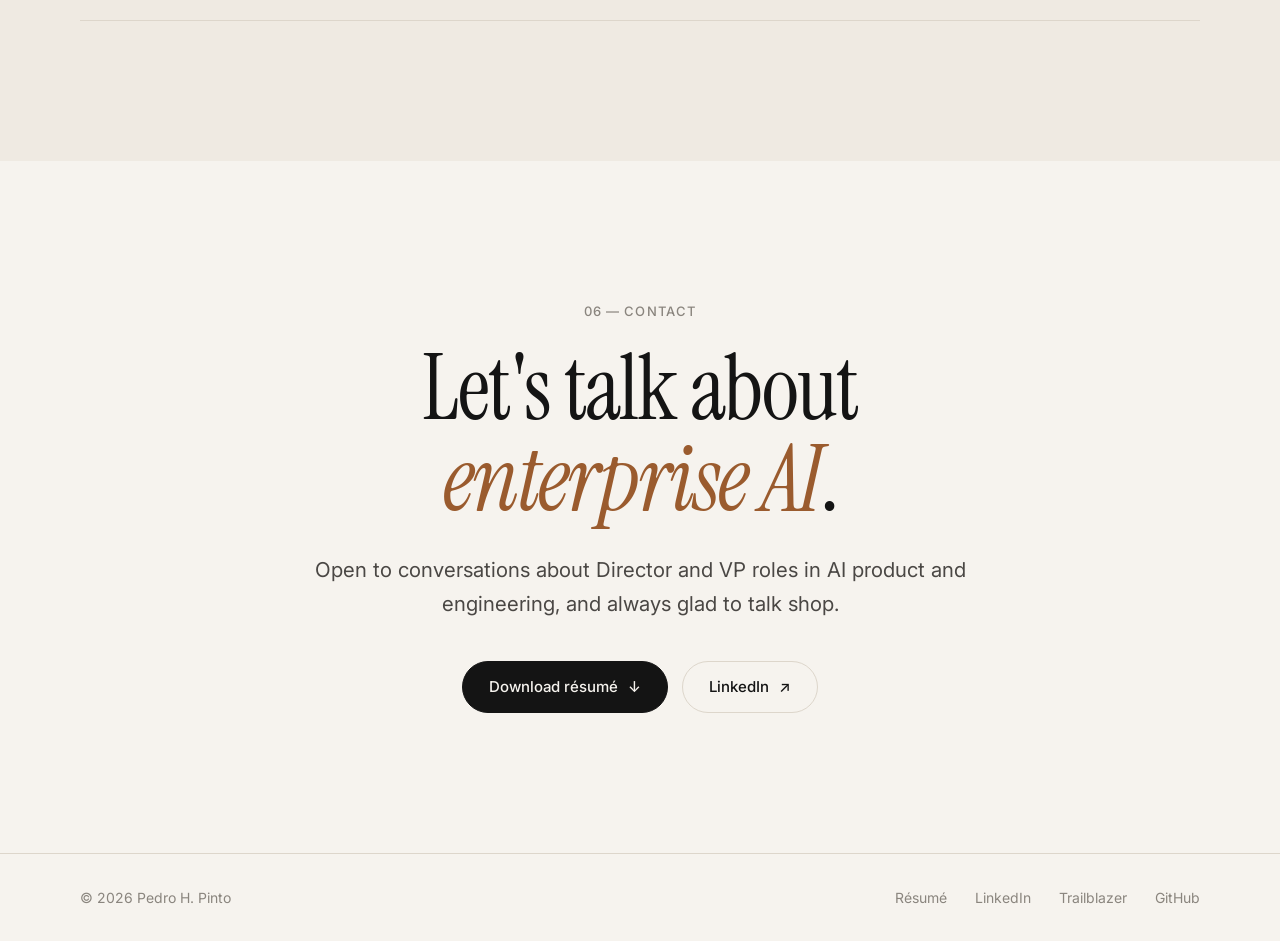
==== commit a8f34695: "Take down case studies and email until reviewed - Restore the three Selected Work tiles; remove the " ====
--- a/index.html
+++ b/index.html
@@ -267,40 +267,27 @@
         <header class="section__head reveal">
           <p class="kicker">04 — Selected work</p>
           <h2 class="h2">Programs &amp; <em>outcomes</em>.</h2>
-          <p class="section__sub">Five projects from my team at Dell, each with the problem, the decisions and the results.</p>
         </header>
 
         <div class="work">
-          <a class="case reveal" href="work/production-ai-agents.html">
+          <article class="case reveal">
             <div class="case__media case__media--a"><span>Agentic AI</span></div>
-            <div class="case__meta"><span>Dell Technologies</span><span>Read case study →</span></div>
-            <h3>Production AI agents for support operations</h3>
+            <div class="case__meta"><span>Dell Technologies</span><span>2025–26</span></div>
+            <h3>Bringing agentic AI into an enterprise business unit</h3>
             <p class="case__result"><strong>182,000+ hours</strong> automated in one fiscal year</p>
-          </a>
-          <a class="case reveal" href="work/ai-sales-coaching.html">
-            <div class="case__media case__media--d"><span>Machine learning</span></div>
-            <div class="case__meta"><span>Dell Technologies</span><span>Read case study →</span></div>
-            <h3>AI sales coaching from every chat</h3>
-            <p class="case__result"><strong>200+ signals</strong> per conversation, in US pilot</p>
-          </a>
-          <a class="case reveal" href="work/generative-ai-content-engine.html">
+          </article>
+          <article class="case reveal">
+            <div class="case__media case__media--b"><span>Salesforce Service Cloud</span></div>
+            <div class="case__meta"><span>Dell Technologies</span><span>2019</span></div>
+            <h3>Launching Service Cloud for Dell.com, featured at Dreamforce</h3>
+            <p class="case__result"><strong>2,000+ users</strong> in the first five months</p>
+          </article>
+          <article class="case reveal">
             <div class="case__media case__media--c"><span>Generative AI</span></div>
-            <div class="case__meta"><span>Dell Technologies</span><span>Read case study →</span></div>
-            <h3>Channel-ready product content with generative AI</h3>
-            <p class="case__result"><strong>12,500+ items</strong> across 19 channels</p>
-          </a>
-          <a class="case reveal" href="work/micro-frontend-intake.html">
-            <div class="case__media case__media--b"><span>Micro-frontends</span></div>
-            <div class="case__meta"><span>Dell Technologies</span><span>Read case study →</span></div>
-            <h3>Work intake rebuilt with micro-frontends</h3>
-            <p class="case__result"><strong>80% faster</strong> submissions, 2,500 monthly users</p>
-          </a>
-          <a class="case reveal" href="work/device-validation-api.html">
-            <div class="case__media case__media--e"><span>APIs & fintech</span></div>
-            <div class="case__meta"><span>Dell Technologies</span><span>Read case study →</span></div>
-            <h3>Real-time device validation for retail financing</h3>
-            <p class="case__result"><strong>102K validations</strong>, zero downtime</p>
-          </a>
+            <div class="case__meta"><span>Dell Technologies</span><span>2025–26</span></div>
+            <h3>AI-powered content and product syndication</h3>
+            <p class="case__result"><strong>19 channels</strong> served from one content engine</p>
+          </article>
         </div>
       </div>
     </section>
@@ -355,11 +342,9 @@
         <h2 class="display display--center">Let's talk about <em>enterprise AI</em>.</h2>
         <p class="lede lede--center">Open to conversations about Director and VP roles in AI product and engineering, and always glad to talk shop.</p>
         <div class="hero__cta hero__cta--center">
-          <a href="mailto:pedroharp@gmail.com?subject=Hello%20Pedro" class="btn">Email me</a>
-          <a href="assets/Pedro-H-Pinto-Resume.pdf" class="btn btn--ghost" download>Download résumé <span aria-hidden="true">↓</span></a>
+          <a href="assets/Pedro-H-Pinto-Resume.pdf" class="btn" download>Download résumé <span aria-hidden="true">↓</span></a>
           <a href="https://www.linkedin.com/in/pedroharp/" class="btn btn--ghost" target="_blank" rel="noopener">LinkedIn <span aria-hidden="true">↗</span></a>
         </div>
-        <p class="contact__email"><a href="mailto:pedroharp@gmail.com">pedroharp@gmail.com</a> · Orlando, Florida · Remote-friendly</p>
       </div>
     </section>
   </main>
@@ -368,7 +353,6 @@
     <div class="container footer__inner">
       <p>© <span id="year">2026</span> Pedro H. Pinto</p>
       <ul class="footer__links">
-        <li><a href="mailto:pedroharp@gmail.com">Email</a></li>
         <li><a href="assets/Pedro-H-Pinto-Resume.pdf" download>Résumé</a></li>
         <li><a href="https://www.linkedin.com/in/pedroharp/" target="_blank" rel="noopener">LinkedIn</a></li>
         <li><a href="https://www.salesforce.com/trailblazer/pedroharp" target="_blank" rel="noopener">Trailblazer</a></li>
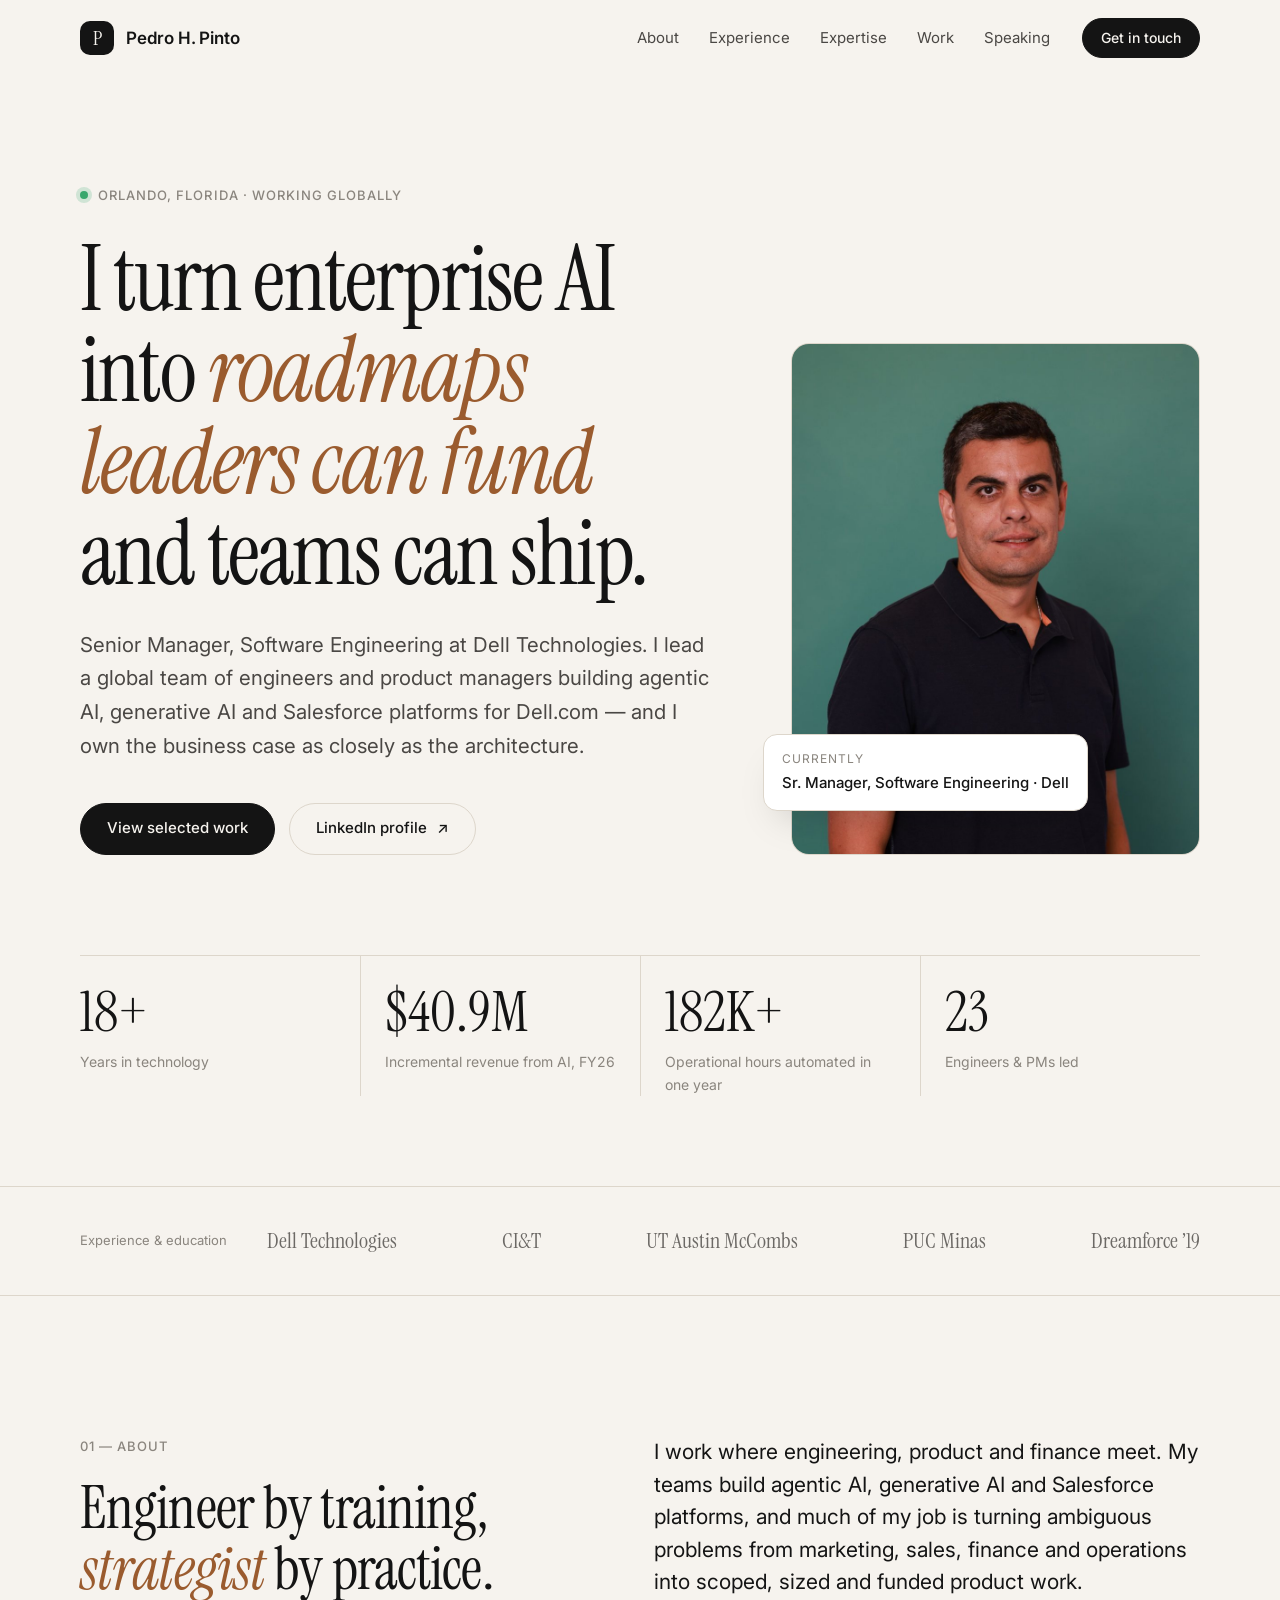
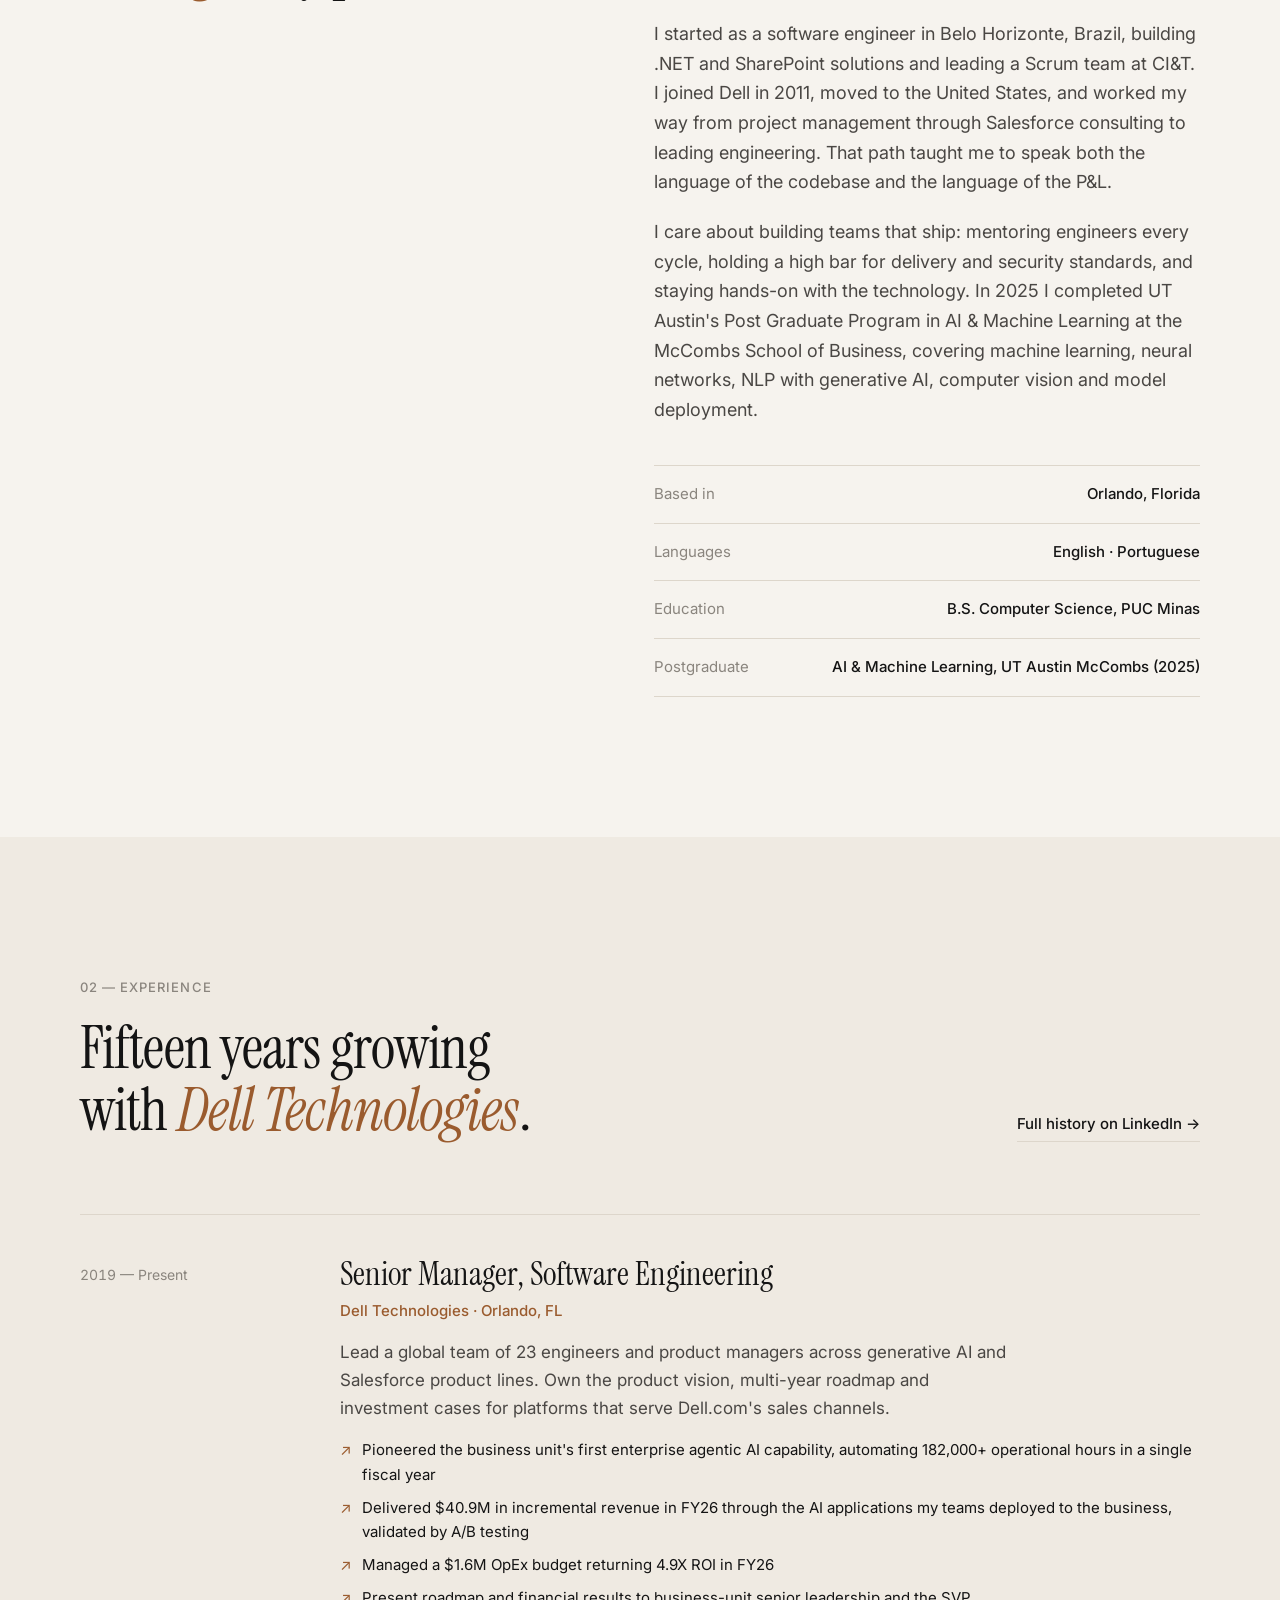
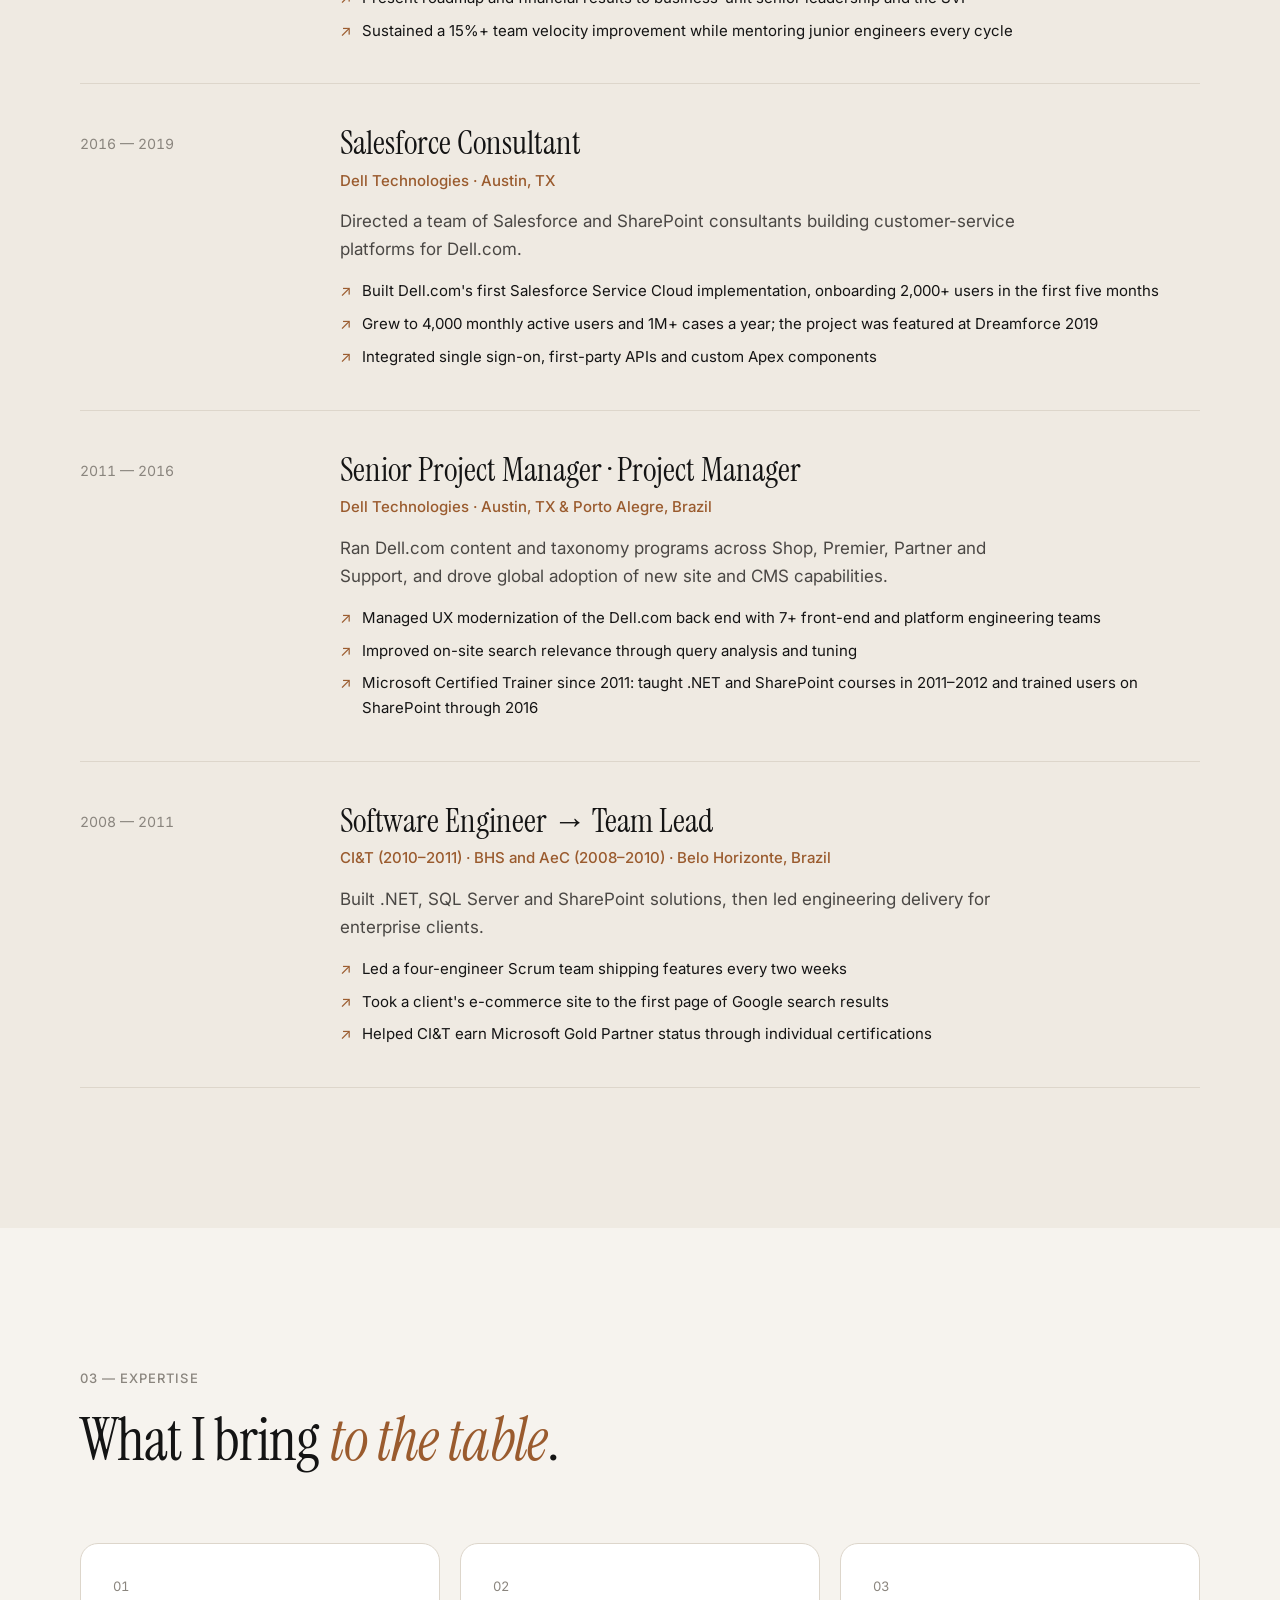
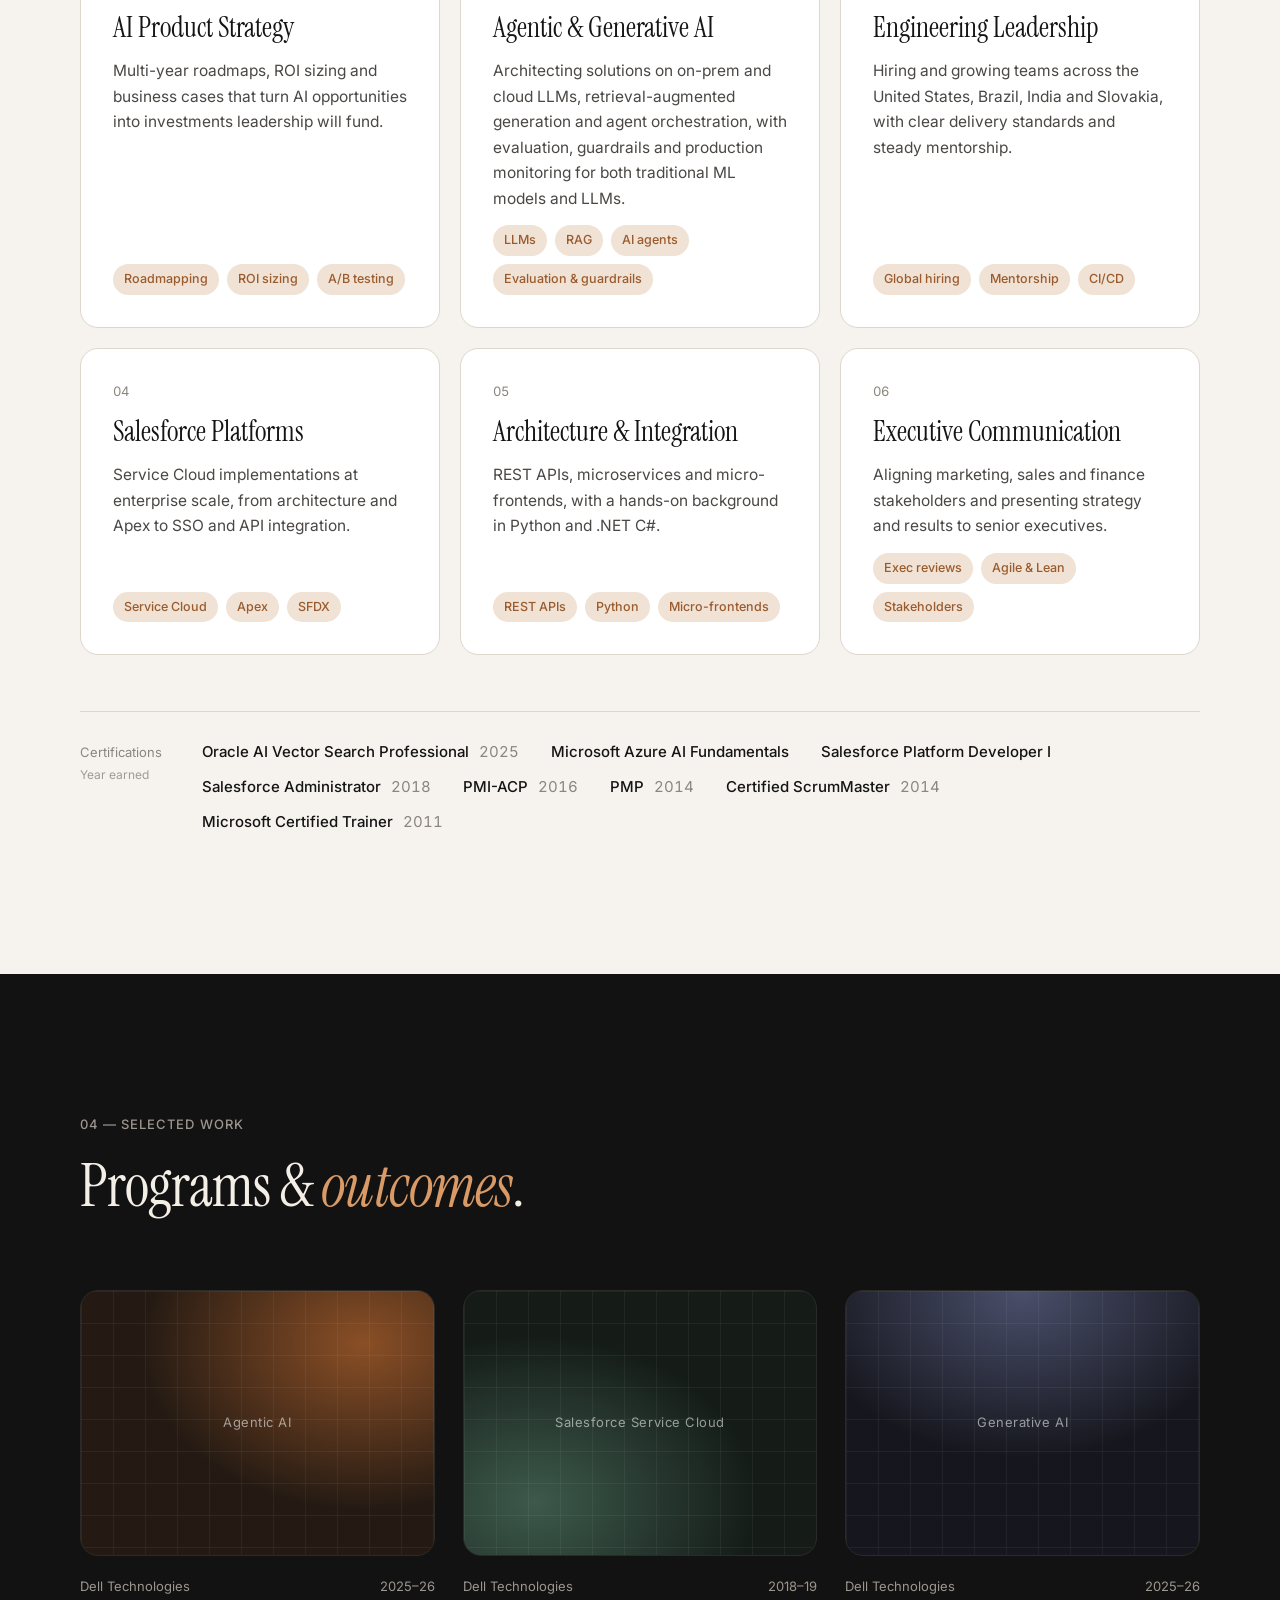
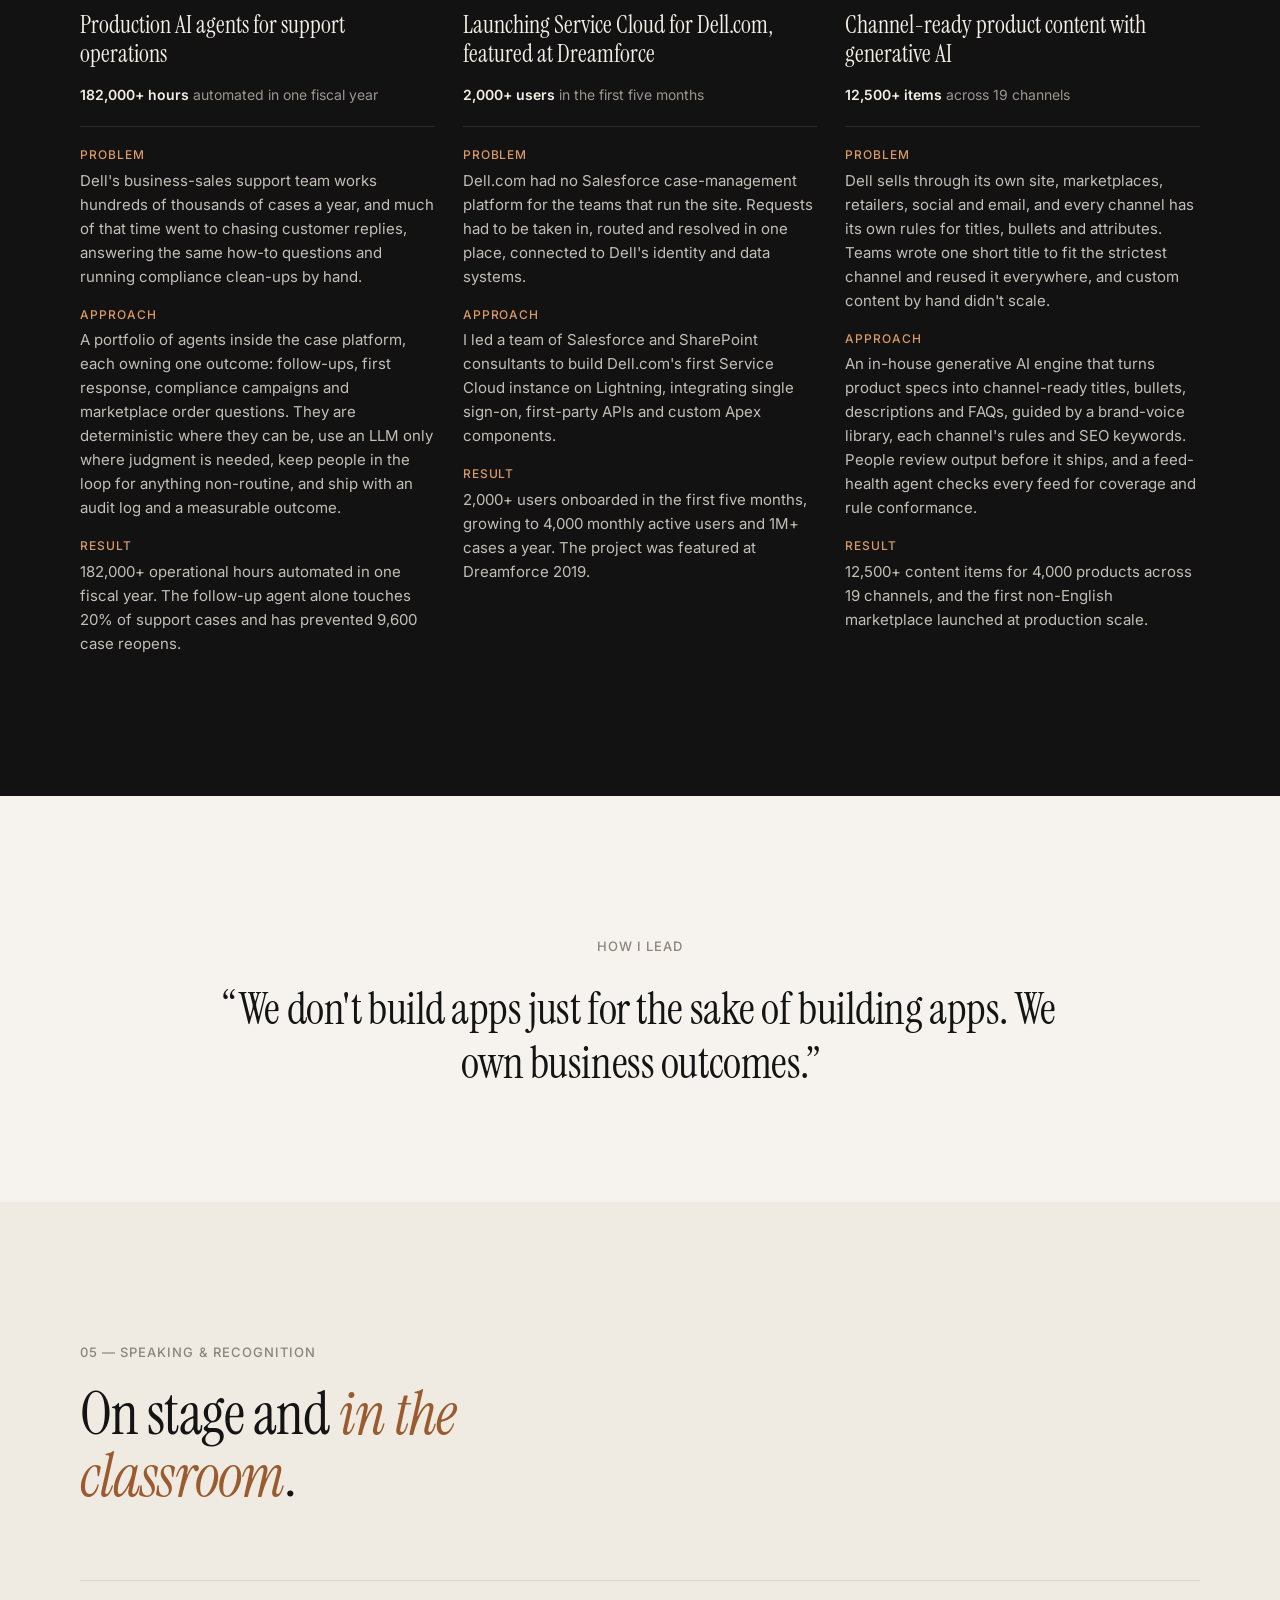
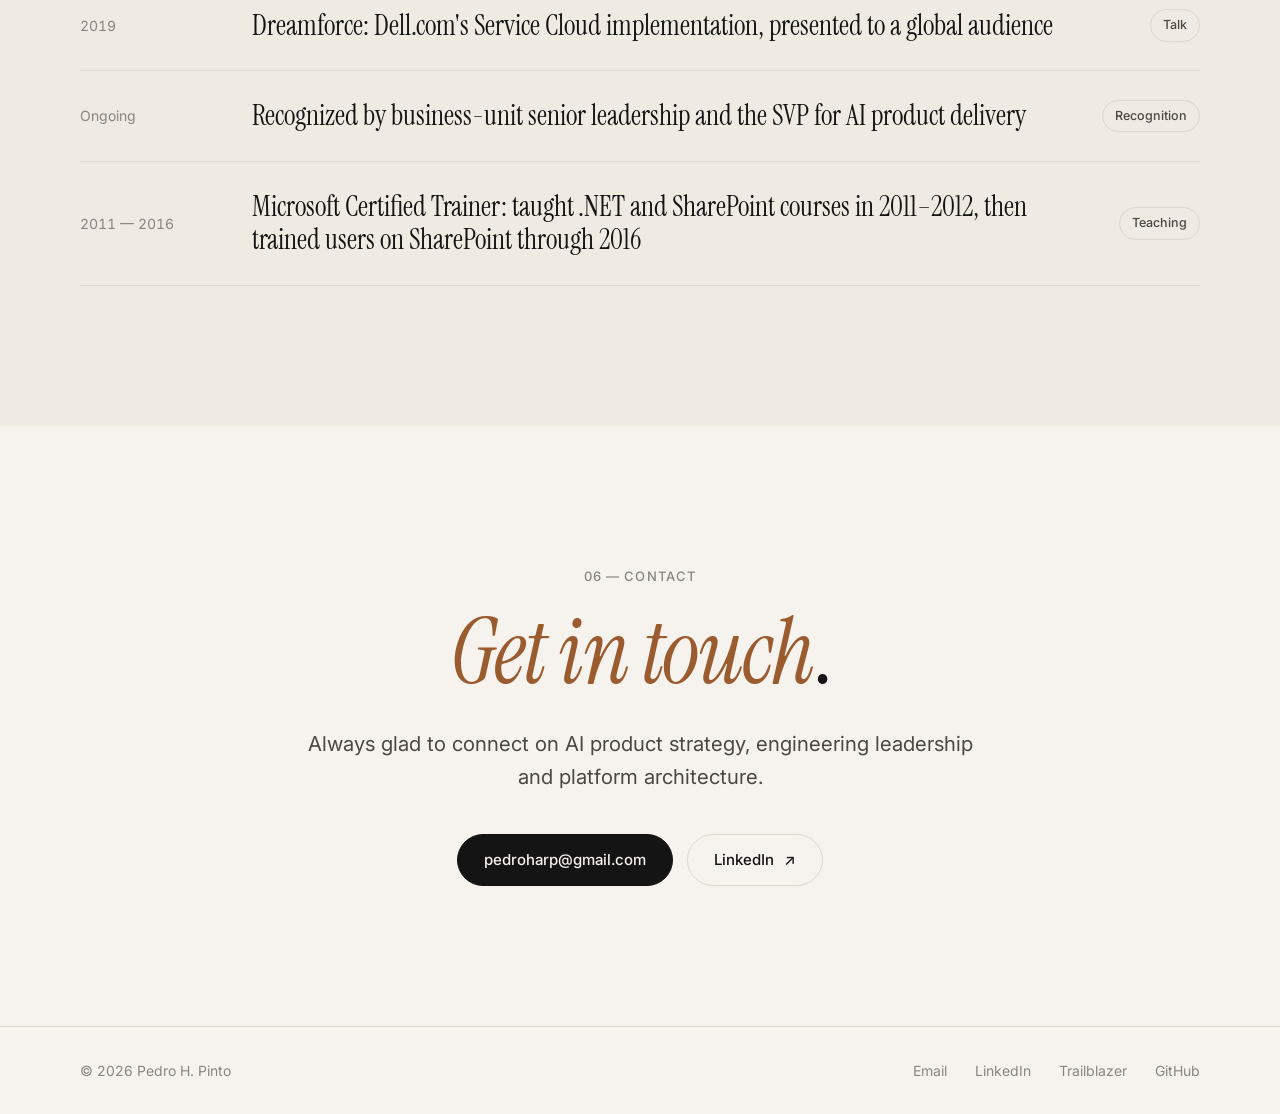
==== commit d2868968: "Apply review feedback: neutral contact, no résumé, dated certs, work depth - Contact: neutral "Get i" ====
--- a/index.html
+++ b/index.html
@@ -4,7 +4,7 @@
   <meta charset="utf-8" />
   <meta name="viewport" content="width=device-width, initial-scale=1" />
   <title>Pedro H. Pinto — AI Product Strategy & Engineering Leadership</title>
-  <meta name="description" content="Pedro H. Pinto is a Senior Software Engineering Manager at Dell Technologies, leading global teams that build agentic AI, generative AI and Salesforce platforms." />
+  <meta name="description" content="Pedro H. Pinto is a Senior Manager, Software Engineering at Dell Technologies, leading global teams that build agentic AI, generative AI and Salesforce platforms." />
   <meta property="og:title" content="Pedro H. Pinto" />
   <meta property="og:description" content="AI product strategy and engineering leadership. 18+ years building enterprise digital products." />
   <meta property="og:type" content="website" />
@@ -46,13 +46,13 @@
             I turn enterprise AI into <em>roadmaps leaders can fund</em> and teams can ship.
           </h1>
           <p class="lede">
-            Senior Software Engineering Manager at Dell Technologies. I lead a global team of engineers and
+            Senior Manager, Software Engineering at Dell Technologies. I lead a global team of engineers and
             product managers building agentic AI, generative AI and Salesforce platforms for Dell.com —
             and I own the business case as closely as the architecture.
           </p>
           <div class="hero__cta">
             <a href="#work" class="btn">View selected work</a>
-            <a href="assets/Pedro-H-Pinto-Resume.pdf" class="btn btn--ghost" download>Download résumé <span aria-hidden="true">↓</span></a>
+            <a href="https://www.linkedin.com/in/pedroharp/" class="btn btn--ghost" target="_blank" rel="noopener">LinkedIn profile <span aria-hidden="true">↗</span></a>
           </div>
         </div>
         <div class="hero__portrait reveal">
@@ -147,7 +147,7 @@
                 sales channels.</p>
               <ul class="role__wins">
                 <li>Pioneered the business unit's first enterprise agentic AI capability, automating 182,000+ operational hours in a single fiscal year</li>
-                <li>Part of an organization that delivered $40.9M in incremental revenue from AI in FY26, validated by A/B testing</li>
+                <li>Delivered $40.9M in incremental revenue in FY26 through the AI applications my teams deployed to the business, validated by A/B testing</li>
                 <li>Managed a $1.6M OpEx budget returning 4.9X ROI in FY26</li>
                 <li>Present roadmap and financial results to business-unit senior leadership and the SVP</li>
                 <li>Sustained a 15%+ team velocity improvement while mentoring junior engineers every cycle</li>
@@ -162,7 +162,7 @@
               <p>Directed a team of Salesforce and SharePoint consultants building customer-service platforms for Dell.com.</p>
               <ul class="role__wins">
                 <li>Built Dell.com's first Salesforce Service Cloud implementation, onboarding 2,000+ users in the first five months</li>
-                <li>Platform handles 1M+ cases a year; the project was featured at Dreamforce 2019</li>
+                <li>Grew to 4,000 monthly active users and 1M+ cases a year; the project was featured at Dreamforce 2019</li>
                 <li>Integrated single sign-on, first-party APIs and custom Apex components</li>
               </ul>
             </div>
@@ -177,7 +177,7 @@
               <ul class="role__wins">
                 <li>Managed UX modernization of the Dell.com back end with 7+ front-end and platform engineering teams</li>
                 <li>Improved on-site search relevance through query analysis and tuning</li>
-                <li>Lectured as a Microsoft Certified Trainer</li>
+                <li>Microsoft Certified Trainer since 2011: taught .NET and SharePoint courses in 2011–2012 and trained users on SharePoint through 2016</li>
               </ul>
             </div>
           </li>
@@ -185,7 +185,7 @@
             <div class="role__when">2008 — 2011</div>
             <div class="role__body">
               <h3>Software Engineer → Team Lead</h3>
-              <p class="role__org">CI&amp;T and earlier roles · Belo Horizonte, Brazil</p>
+              <p class="role__org">CI&amp;T (2010–2011) · BHS and AeC (2008–2010) · Belo Horizonte, Brazil</p>
               <p>Built .NET, SQL Server and SharePoint solutions, then led engineering delivery for enterprise clients.</p>
               <ul class="role__wins">
                 <li>Led a four-engineer Scrum team shipping features every two weeks</li>
@@ -216,13 +216,13 @@
           <article class="card reveal">
             <span class="card__num">02</span>
             <h3>Agentic &amp; Generative AI</h3>
-            <p>Architecting solutions on on-prem and cloud LLMs, retrieval-augmented generation and agent orchestration.</p>
-            <ul class="tags"><li>LLMs</li><li>RAG</li><li>AI agents</li></ul>
+            <p>Architecting solutions on on-prem and cloud LLMs, retrieval-augmented generation and agent orchestration, with evaluation, guardrails and production monitoring for both traditional ML models and LLMs.</p>
+            <ul class="tags"><li>LLMs</li><li>RAG</li><li>AI agents</li><li>Evaluation &amp; guardrails</li></ul>
           </article>
           <article class="card reveal">
             <span class="card__num">03</span>
             <h3>Engineering Leadership</h3>
-            <p>Hiring and growing global teams across four countries, with clear delivery standards and steady mentorship.</p>
+            <p>Hiring and growing teams across the United States, Brazil, India and Slovakia, with clear delivery standards and steady mentorship.</p>
             <ul class="tags"><li>Global hiring</li><li>Mentorship</li><li>CI/CD</li></ul>
           </article>
           <article class="card reveal">
@@ -246,16 +246,16 @@
         </div>
 
         <div class="certs reveal">
-          <p class="certs__label">Certifications</p>
+          <p class="certs__label">Certifications<br /><span>Year earned</span></p>
           <ul>
-            <li>PMP</li>
-            <li>PMI-ACP</li>
-            <li>Scrum Master</li>
+            <li>Oracle AI Vector Search Professional <span>2025</span></li>
+            <li>Microsoft Azure AI Fundamentals</li>
             <li>Salesforce Platform Developer I</li>
-            <li>Salesforce Administrator</li>
-            <li>Oracle AI Vector Search Professional</li>
-            <li>Microsoft Azure AI Fundamentals</li>
-            <li>Microsoft Certified Trainer</li>
+            <li>Salesforce Administrator <span>2018</span></li>
+            <li>PMI-ACP <span>2016</span></li>
+            <li>PMP <span>2014</span></li>
+            <li>Certified ScrumMaster <span>2014</span></li>
+            <li>Microsoft Certified Trainer <span>2011</span></li>
           </ul>
         </div>
       </div>
@@ -273,20 +273,57 @@
           <article class="case reveal">
             <div class="case__media case__media--a"><span>Agentic AI</span></div>
             <div class="case__meta"><span>Dell Technologies</span><span>2025–26</span></div>
-            <h3>Bringing agentic AI into an enterprise business unit</h3>
+            <h3>Production AI agents for support operations</h3>
             <p class="case__result"><strong>182,000+ hours</strong> automated in one fiscal year</p>
+            <dl class="case__story">
+              <dt>Problem</dt>
+              <dd>Dell's business-sales support team works hundreds of thousands of cases a year, and much of that time
+                went to chasing customer replies, answering the same how-to questions and running compliance clean-ups by hand.</dd>
+              <dt>Approach</dt>
+              <dd>A portfolio of agents inside the case platform, each owning one outcome: follow-ups, first response,
+                compliance campaigns and marketplace order questions. They are deterministic where they can be, use an LLM
+                only where judgment is needed, keep people in the loop for anything non-routine, and ship with an audit log
+                and a measurable outcome.</dd>
+              <dt>Result</dt>
+              <dd>182,000+ operational hours automated in one fiscal year. The follow-up agent alone touches 20% of
+                support cases and has prevented 9,600 case reopens.</dd>
+            </dl>
           </article>
           <article class="case reveal">
             <div class="case__media case__media--b"><span>Salesforce Service Cloud</span></div>
-            <div class="case__meta"><span>Dell Technologies</span><span>2019</span></div>
+            <div class="case__meta"><span>Dell Technologies</span><span>2018–19</span></div>
             <h3>Launching Service Cloud for Dell.com, featured at Dreamforce</h3>
             <p class="case__result"><strong>2,000+ users</strong> in the first five months</p>
+            <dl class="case__story">
+              <dt>Problem</dt>
+              <dd>Dell.com had no Salesforce case-management platform for the teams that run the site. Requests had to be
+                taken in, routed and resolved in one place, connected to Dell's identity and data systems.</dd>
+              <dt>Approach</dt>
+              <dd>I led a team of Salesforce and SharePoint consultants to build Dell.com's first Service Cloud instance on
+                Lightning, integrating single sign-on, first-party APIs and custom Apex components.</dd>
+              <dt>Result</dt>
+              <dd>2,000+ users onboarded in the first five months, growing to 4,000 monthly active users and 1M+ cases a
+                year. The project was featured at Dreamforce 2019.</dd>
+            </dl>
           </article>
           <article class="case reveal">
             <div class="case__media case__media--c"><span>Generative AI</span></div>
             <div class="case__meta"><span>Dell Technologies</span><span>2025–26</span></div>
-            <h3>AI-powered content and product syndication</h3>
-            <p class="case__result"><strong>19 channels</strong> served from one content engine</p>
+            <h3>Channel-ready product content with generative AI</h3>
+            <p class="case__result"><strong>12,500+ items</strong> across 19 channels</p>
+            <dl class="case__story">
+              <dt>Problem</dt>
+              <dd>Dell sells through its own site, marketplaces, retailers, social and email, and every channel has its
+                own rules for titles, bullets and attributes. Teams wrote one short title to fit the strictest channel and
+                reused it everywhere, and custom content by hand didn't scale.</dd>
+              <dt>Approach</dt>
+              <dd>An in-house generative AI engine that turns product specs into channel-ready titles, bullets, descriptions
+                and FAQs, guided by a brand-voice library, each channel's rules and SEO keywords. People review output before
+                it ships, and a feed-health agent checks every feed for coverage and rule conformance.</dd>
+              <dt>Result</dt>
+              <dd>12,500+ content items for 4,000 products across 19 channels, and the first non-English marketplace
+                launched at production scale.</dd>
+            </dl>
           </article>
         </div>
       </div>
@@ -296,13 +333,10 @@
     <section class="section quote-section">
       <div class="container">
         <figure class="quote reveal">
+          <figcaption class="quote__label">How I lead</figcaption>
           <blockquote>
-            “AI capability only matters once it becomes a clear, fundable business case, and a team that can ship it.”
+            “We don't build apps just for the sake of building apps. We own business outcomes.”
           </blockquote>
-          <figcaption>
-            <img class="quote__avatar" src="assets/headshot.jpg" alt="" width="48" height="48" loading="lazy" />
-            <span><strong>Pedro H. Pinto</strong><br />On how I approach AI strategy</span>
-          </figcaption>
         </figure>
       </div>
     </section>
@@ -327,8 +361,8 @@
             <span class="posts__type">Recognition</span>
           </div></li>
           <li class="reveal"><div class="posts__row">
-            <span class="posts__date">2011 — 2013</span>
-            <span class="posts__title">Microsoft Certified Trainer: taught .NET and SharePoint courses in Brazil</span>
+            <span class="posts__date">2011 — 2016</span>
+            <span class="posts__title">Microsoft Certified Trainer: taught .NET and SharePoint courses in 2011–2012, then trained users on SharePoint through 2016</span>
             <span class="posts__type">Teaching</span>
           </div></li>
         </ul>
@@ -339,10 +373,10 @@
     <section class="section contact" id="contact">
       <div class="container contact__inner reveal">
         <p class="kicker">06 — Contact</p>
-        <h2 class="display display--center">Let's talk about <em>enterprise AI</em>.</h2>
-        <p class="lede lede--center">Open to conversations about Director and VP roles in AI product and engineering, and always glad to talk shop.</p>
+        <h2 class="display display--center"><em>Get in touch</em>.</h2>
+        <p class="lede lede--center">Always glad to connect on AI product strategy, engineering leadership and platform architecture.</p>
         <div class="hero__cta hero__cta--center">
-          <a href="assets/Pedro-H-Pinto-Resume.pdf" class="btn" download>Download résumé <span aria-hidden="true">↓</span></a>
+          <a href="mailto:pedroharp@gmail.com" class="btn">pedroharp@gmail.com</a>
           <a href="https://www.linkedin.com/in/pedroharp/" class="btn btn--ghost" target="_blank" rel="noopener">LinkedIn <span aria-hidden="true">↗</span></a>
         </div>
       </div>
@@ -353,7 +387,7 @@
     <div class="container footer__inner">
       <p>© <span id="year">2026</span> Pedro H. Pinto</p>
       <ul class="footer__links">
-        <li><a href="assets/Pedro-H-Pinto-Resume.pdf" download>Résumé</a></li>
+        <li><a href="mailto:pedroharp@gmail.com">Email</a></li>
         <li><a href="https://www.linkedin.com/in/pedroharp/" target="_blank" rel="noopener">LinkedIn</a></li>
         <li><a href="https://www.salesforce.com/trailblazer/pedroharp" target="_blank" rel="noopener">Trailblazer</a></li>
         <li><a href="https://github.com/pedroharp" target="_blank" rel="noopener">GitHub</a></li>
--- a/styles.css
+++ b/styles.css
@@ -303,6 +303,8 @@
 .certs__label { font-size: 13px; color: var(--muted); white-space: nowrap; }
 .certs ul { display: flex; flex-wrap: wrap; gap: 10px 32px; font-weight: 500; font-size: 15px; }
 .certs li { white-space: nowrap; }
+.certs li span { margin-left: 6px; font-weight: 400; color: var(--muted); font-variant-numeric: tabular-nums; }
+.certs__label span { font-size: 12px; opacity: .8; }
 
 /* Work (dark) */
 .section--dark { background: var(--dark); color: var(--dark-ink); }
@@ -312,10 +314,8 @@
 .section--dark .link-arrow:hover { border-color: var(--dark-ink); }
 
 .section__sub { margin-top: 20px; color: var(--dark-muted); max-width: 52ch; font-size: 17px; }
-.work { display: grid; grid-template-columns: repeat(6, 1fr); gap: 40px 24px; }
-.case { display: flex; flex-direction: column; gap: 14px; grid-column: span 2; }
-.case:nth-child(-n+2) { grid-column: span 3; }
-.case:nth-child(-n+2) .case__media { aspect-ratio: 16 / 9; }
+.work { display: grid; grid-template-columns: repeat(3, 1fr); gap: 48px 28px; }
+.case { display: flex; flex-direction: column; gap: 14px; }
 .case:focus-visible { outline-offset: 8px; }
 .case h3 { transition: color .3s; }
 .case:hover h3 { color: #d99a66; }
@@ -341,6 +341,12 @@
 .case h3 { font-family: var(--serif); font-weight: 400; font-size: 24px; line-height: 1.2; }
 .case__result { font-size: 14px; color: var(--dark-muted); }
 .case__result strong { color: var(--dark-ink); font-weight: 600; }
+.case__story { margin-top: 6px; padding-top: 18px; border-top: 1px solid var(--dark-line); }
+.case__story dt {
+  font-size: 12px; font-weight: 500; letter-spacing: .08em; text-transform: uppercase; color: #d99a66;
+}
+.case__story dd { margin: 4px 0 16px; font-size: 15px; line-height: 1.6; color: color-mix(in srgb, var(--dark-ink) 78%, transparent); }
+.case__story dd:last-child { margin-bottom: 0; }
 
 /* Quote */
 .quote-section { padding-bottom: calc(var(--section) * .8); }
@@ -348,13 +354,8 @@
 .quote blockquote {
   font-family: var(--serif); font-size: clamp(28px, 3.4vw, 44px); line-height: 1.25; letter-spacing: -.01em;
 }
-.quote figcaption {
-  display: inline-flex; align-items: center; gap: 14px; margin-top: 36px;
-  text-align: left; font-size: 15px; color: var(--ink-soft);
-}
-.quote figcaption strong { color: var(--ink); font-weight: 600; }
-.quote__avatar {
-  width: 48px; height: 48px; border-radius: 50%; object-fit: cover;
+.quote__label {
+  margin-bottom: 24px; font-size: 13px; font-weight: 500; letter-spacing: .08em; text-transform: uppercase; color: var(--muted);
 }
 
 /* Posts */
@@ -459,10 +460,8 @@
    ========================================================================== */
 @media (max-width: 1024px) {
   .cards { grid-template-columns: repeat(2, 1fr); }
-  .work { grid-template-columns: 1fr 1fr; }
-  .case, .case:nth-child(-n+2) { grid-column: auto; }
-  .case:first-child { grid-column: 1 / -1; }
-  .case:nth-child(n+2) .case__media { aspect-ratio: 4 / 3; }
+  .work { grid-template-columns: 1fr; max-width: 680px; }
+  .case__media { aspect-ratio: 21 / 9; }
 }
 
 @media (max-width: 860px) {
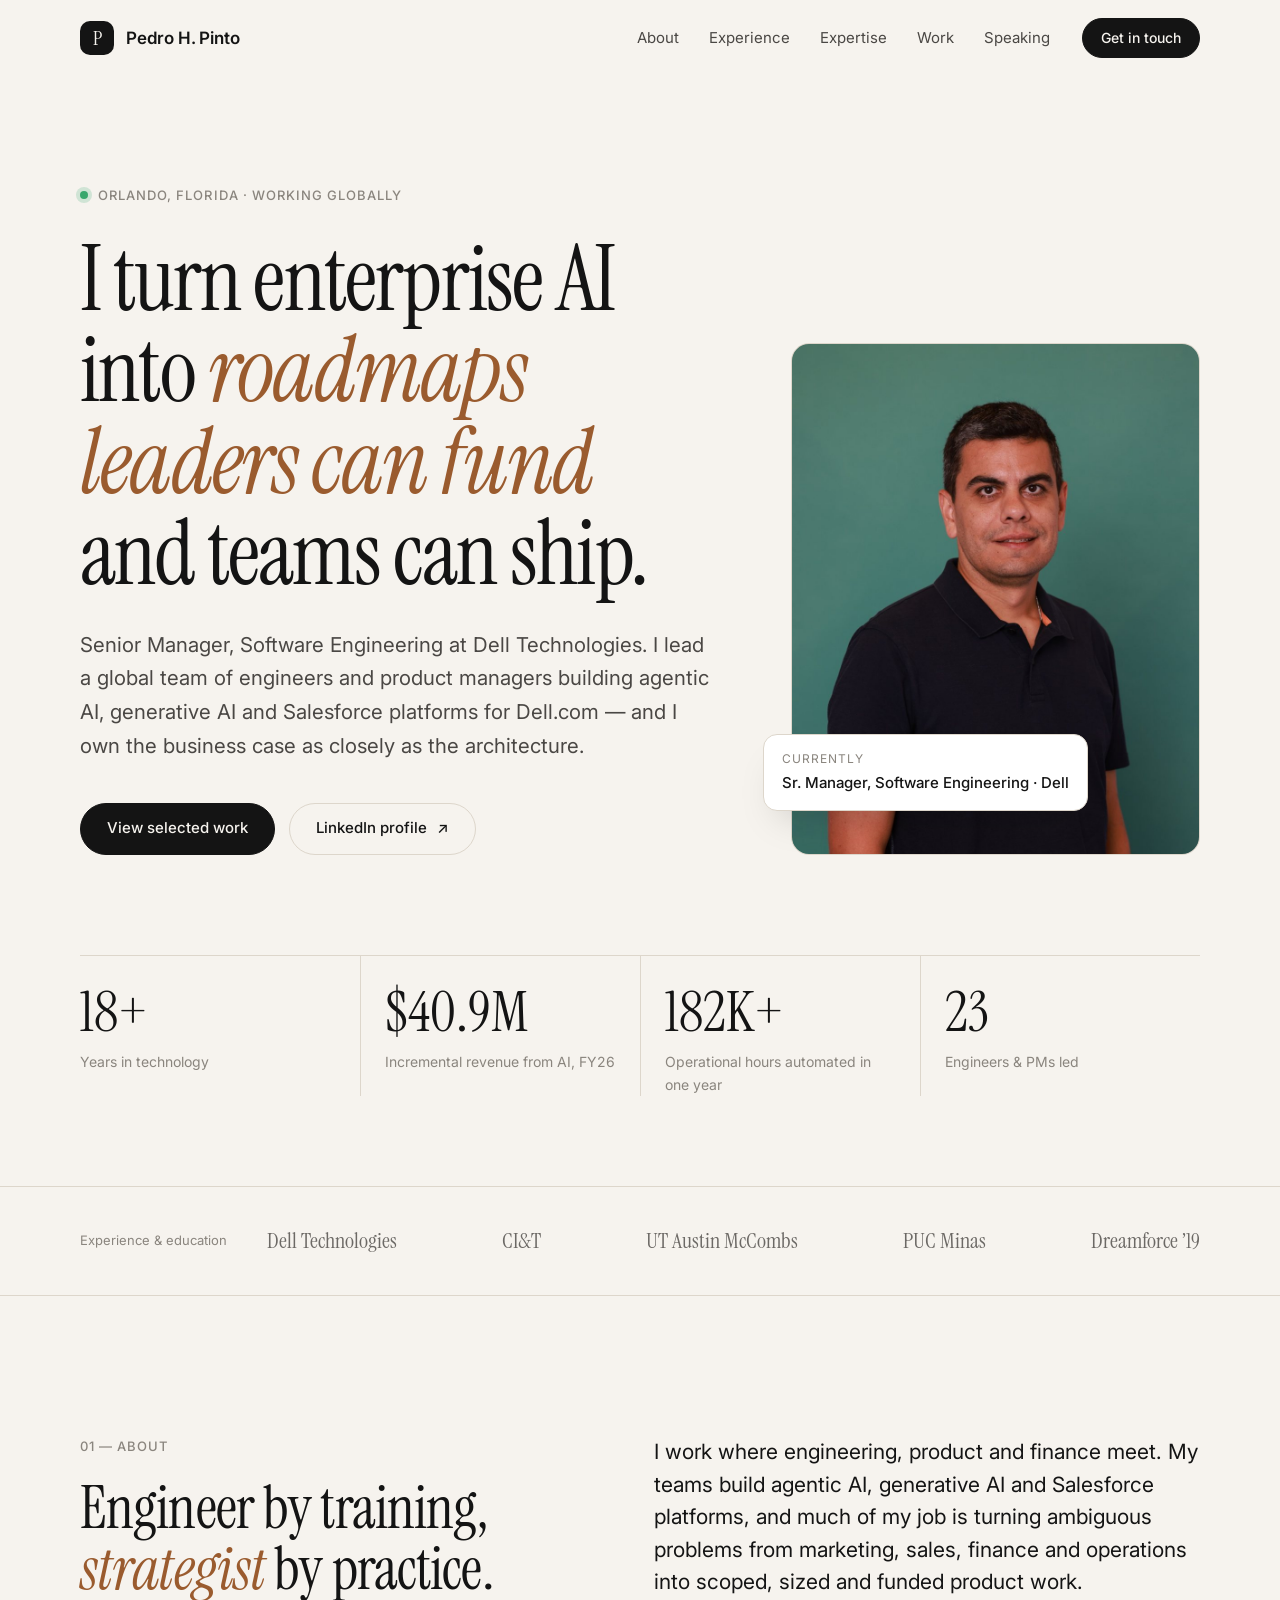
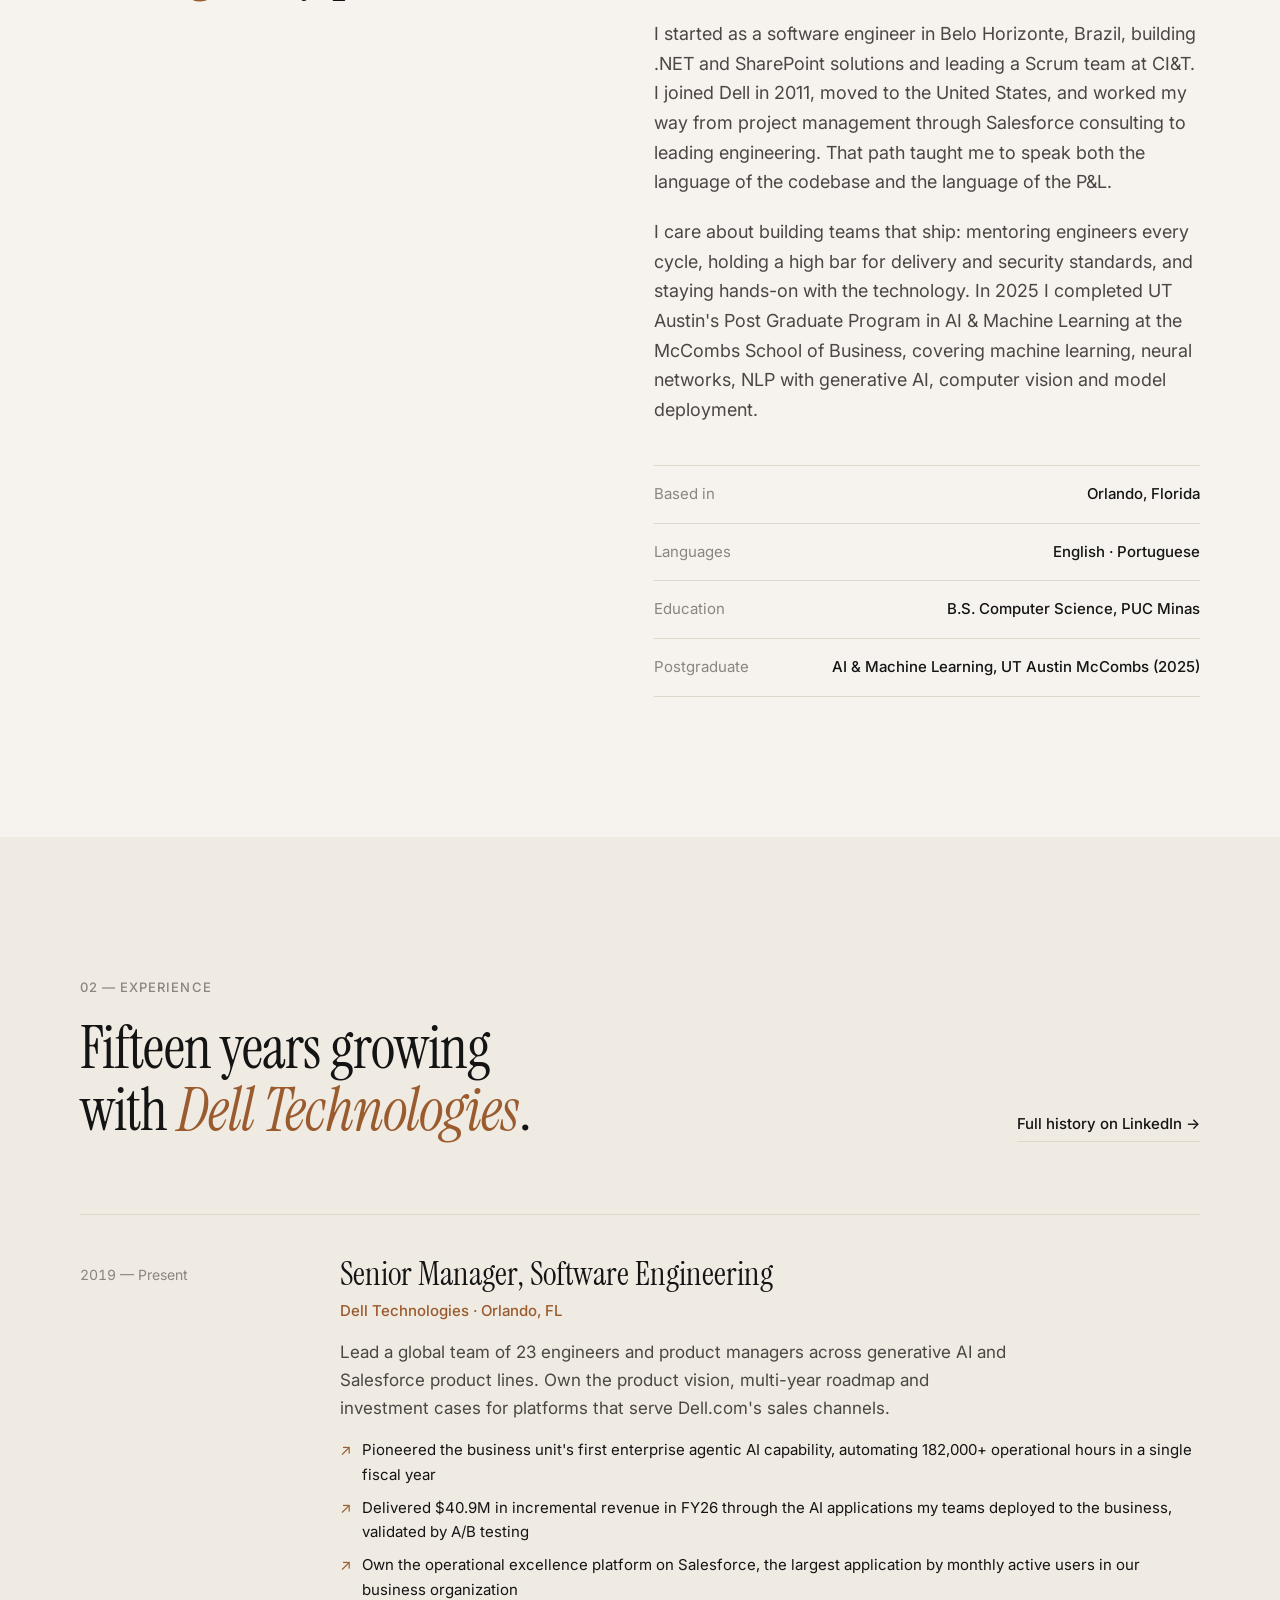
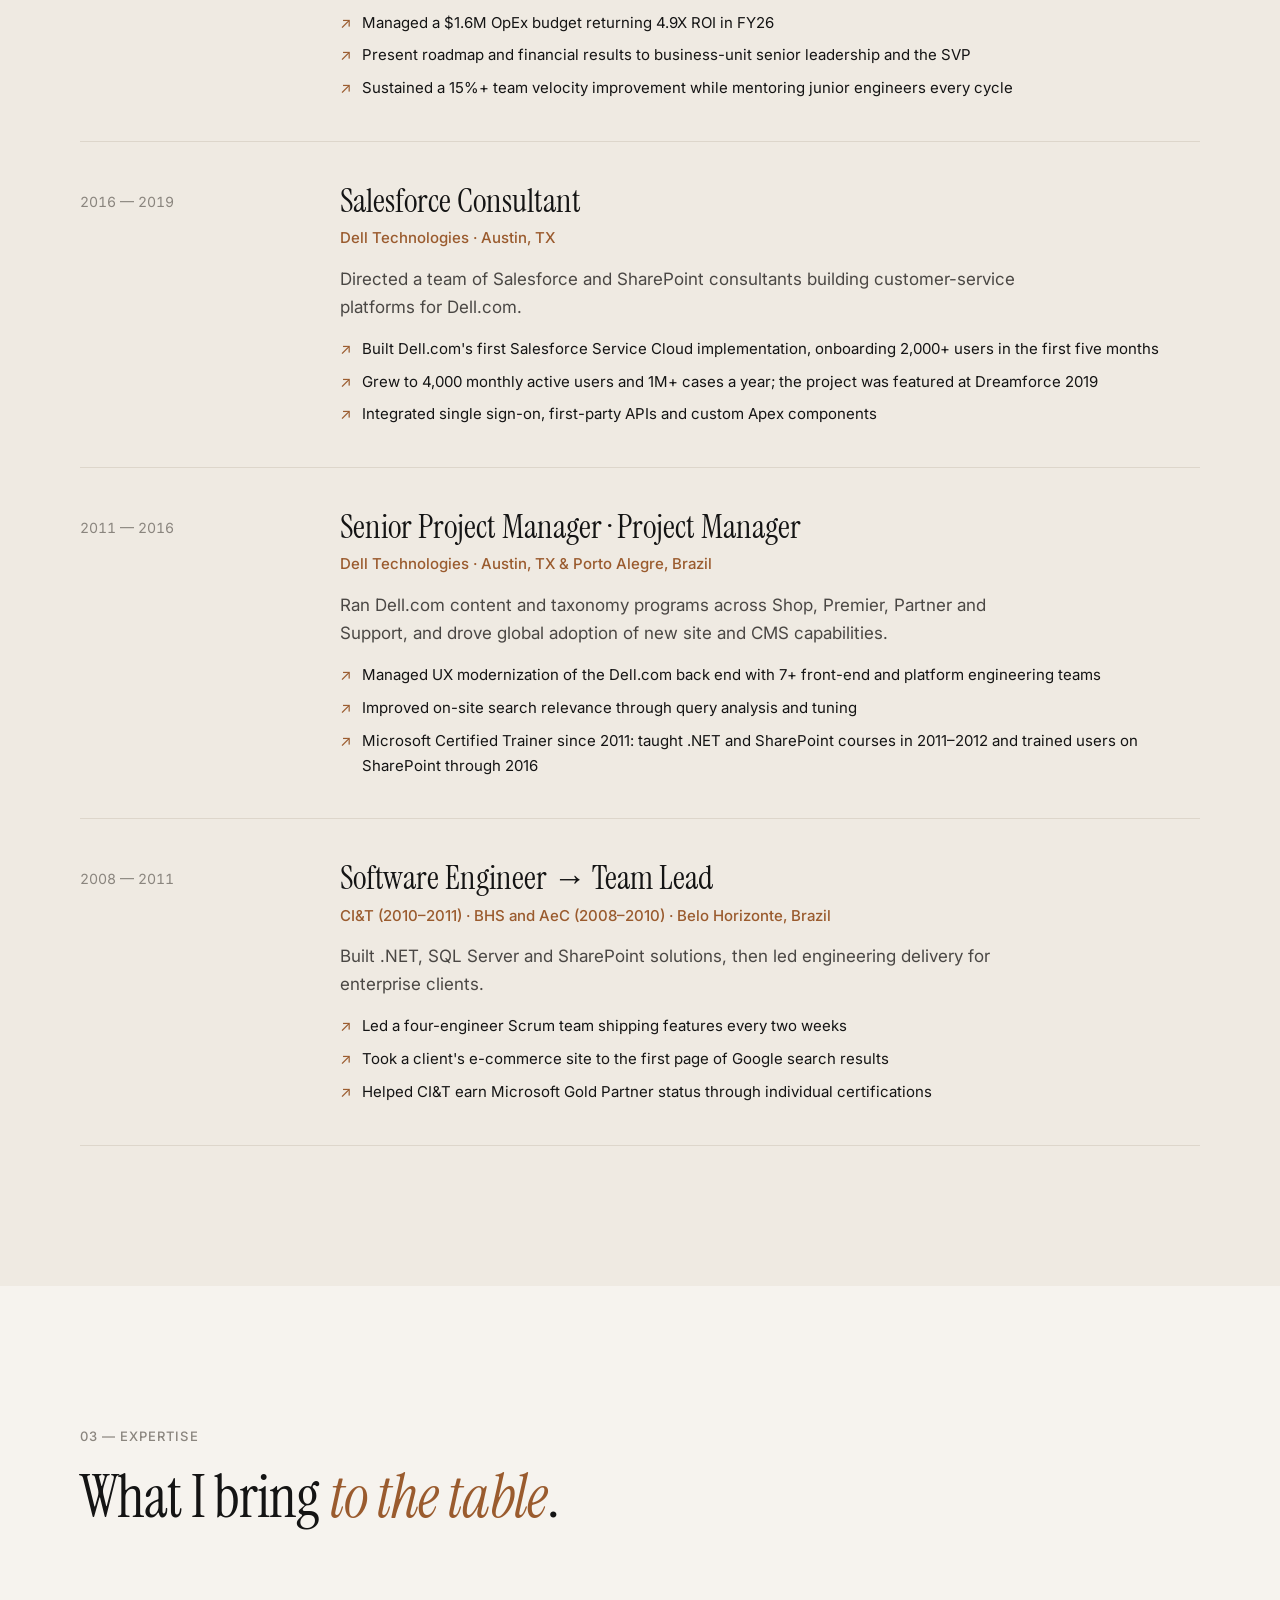
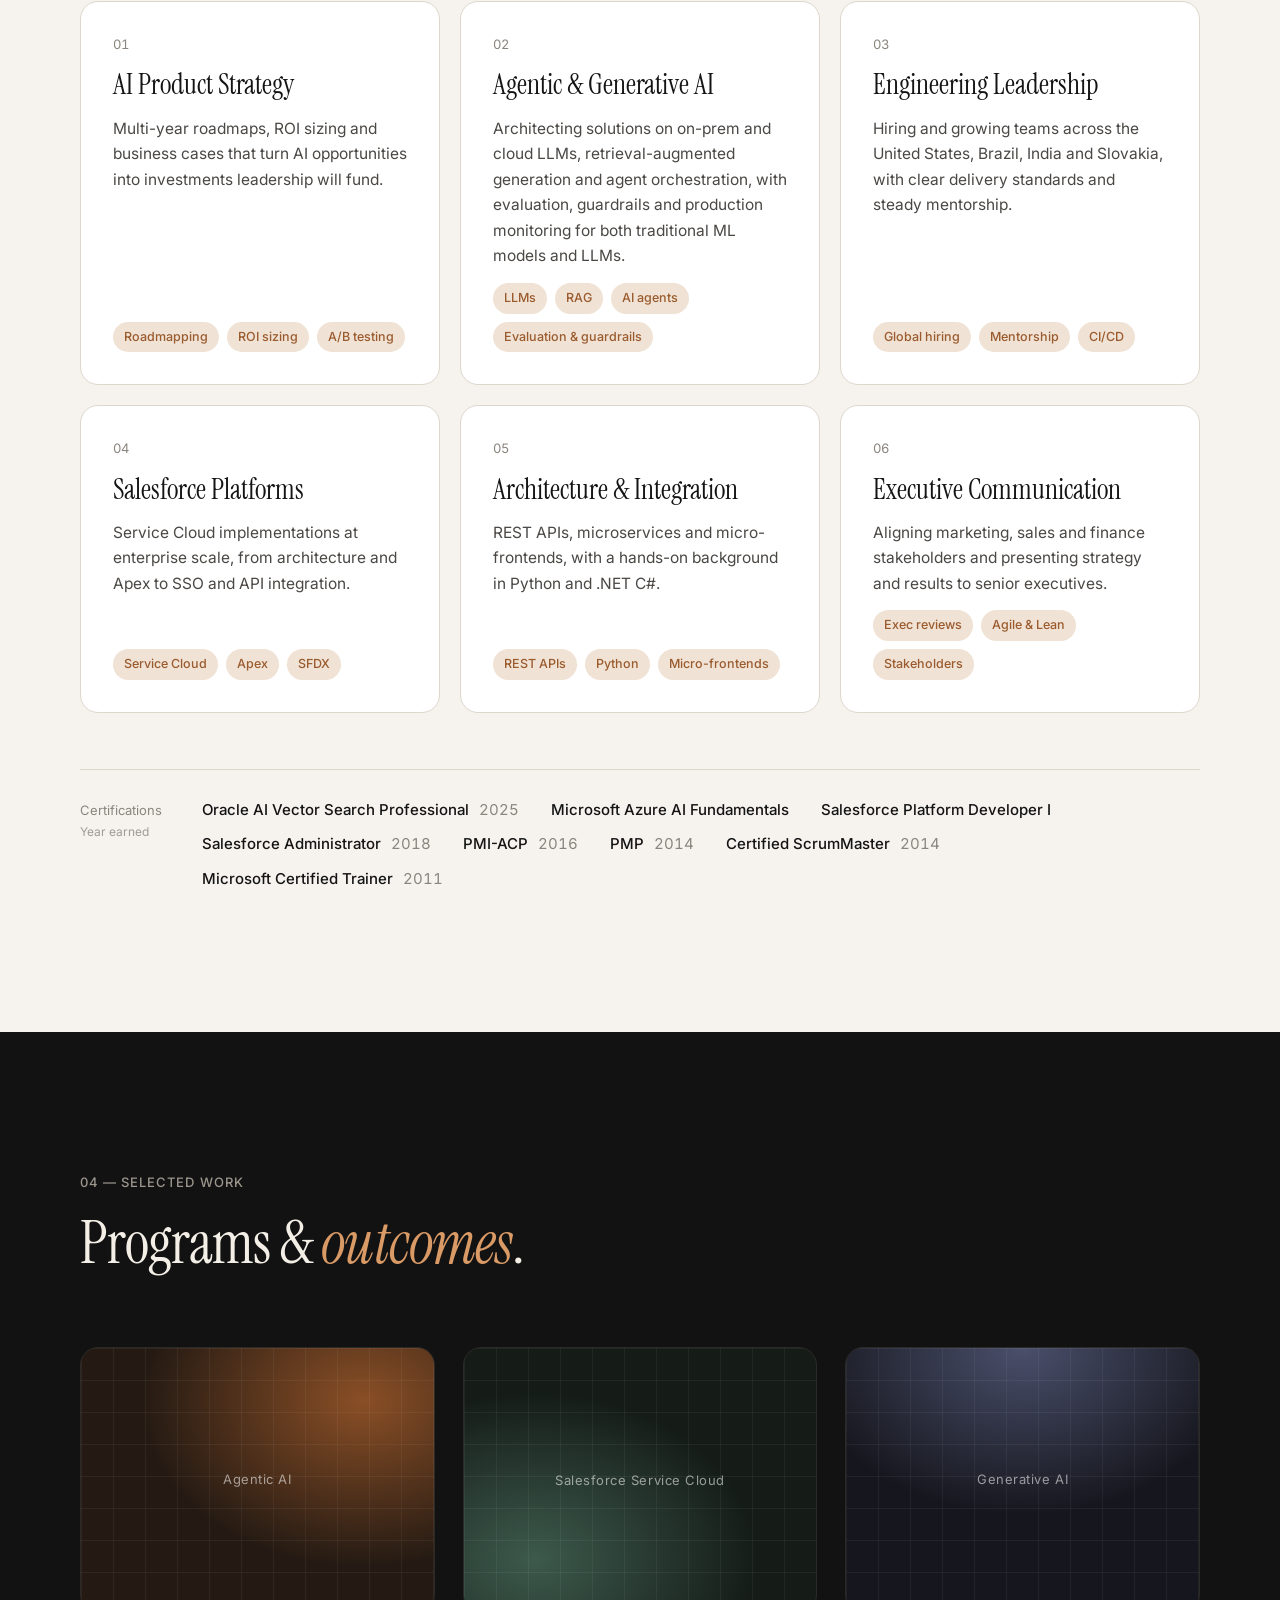
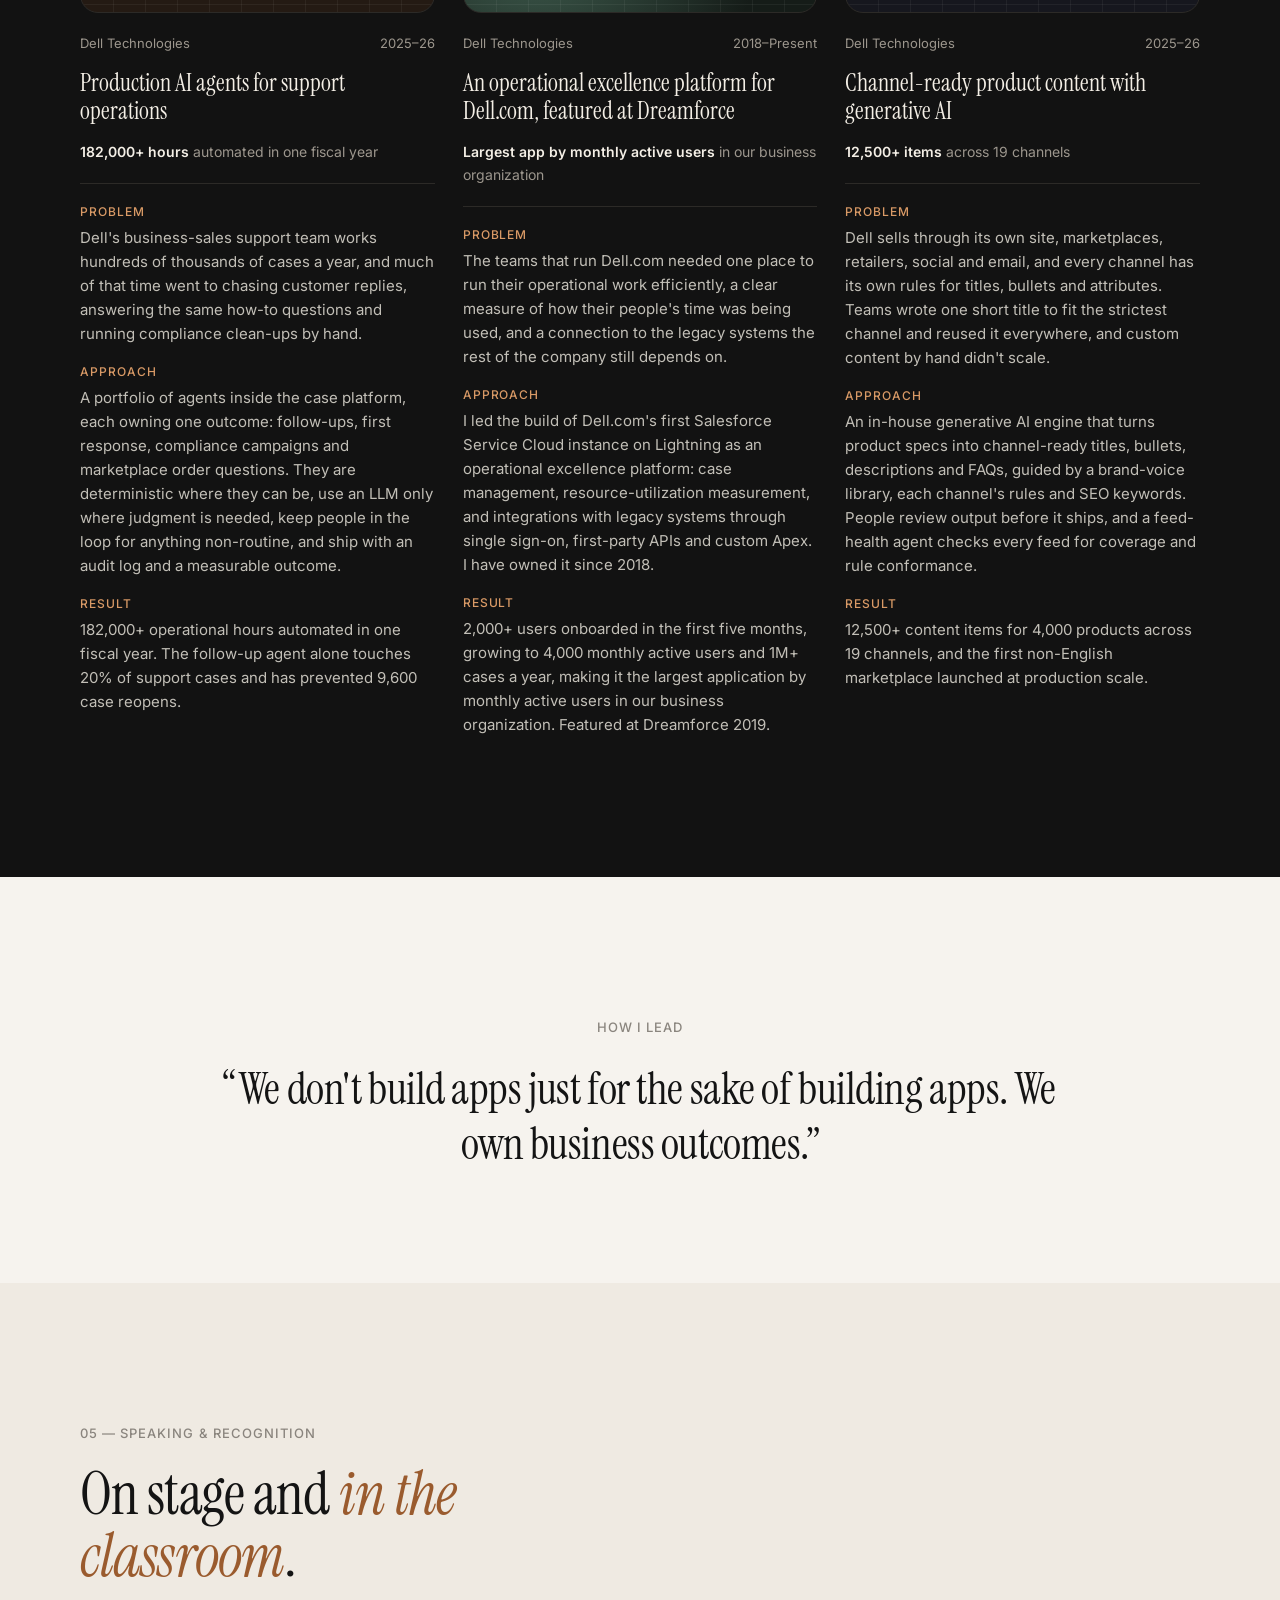
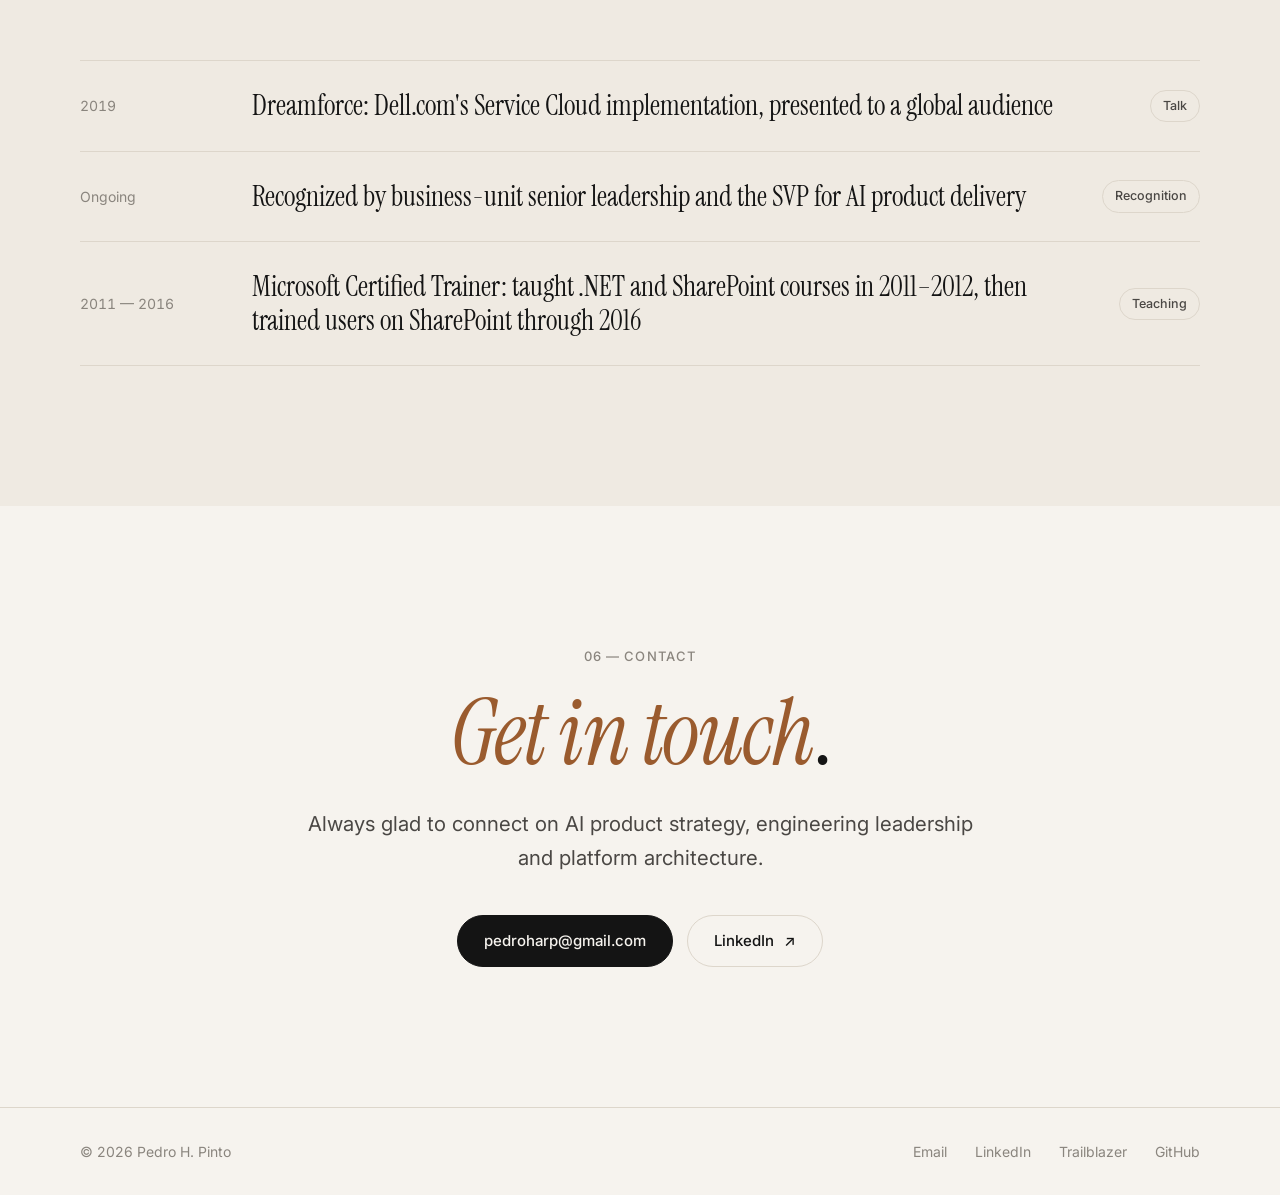
==== commit 01ea1c6c: "Reframe the Service Cloud card as the operational excellence platform Co-Authored-By: Claude Opus 5." ====
--- a/index.html
+++ b/index.html
@@ -148,6 +148,7 @@
               <ul class="role__wins">
                 <li>Pioneered the business unit's first enterprise agentic AI capability, automating 182,000+ operational hours in a single fiscal year</li>
                 <li>Delivered $40.9M in incremental revenue in FY26 through the AI applications my teams deployed to the business, validated by A/B testing</li>
+                <li>Own the operational excellence platform on Salesforce, the largest application by monthly active users in our business organization</li>
                 <li>Managed a $1.6M OpEx budget returning 4.9X ROI in FY26</li>
                 <li>Present roadmap and financial results to business-unit senior leadership and the SVP</li>
                 <li>Sustained a 15%+ team velocity improvement while mentoring junior engineers every cycle</li>
@@ -291,19 +292,22 @@
           </article>
           <article class="case reveal">
             <div class="case__media case__media--b"><span>Salesforce Service Cloud</span></div>
-            <div class="case__meta"><span>Dell Technologies</span><span>2018–19</span></div>
-            <h3>Launching Service Cloud for Dell.com, featured at Dreamforce</h3>
-            <p class="case__result"><strong>2,000+ users</strong> in the first five months</p>
+            <div class="case__meta"><span>Dell Technologies</span><span>2018–Present</span></div>
+            <h3>An operational excellence platform for Dell.com, featured at Dreamforce</h3>
+            <p class="case__result"><strong>Largest app by monthly active users</strong> in our business organization</p>
             <dl class="case__story">
               <dt>Problem</dt>
-              <dd>Dell.com had no Salesforce case-management platform for the teams that run the site. Requests had to be
-                taken in, routed and resolved in one place, connected to Dell's identity and data systems.</dd>
+              <dd>The teams that run Dell.com needed one place to run their operational work efficiently, a clear measure of
+                how their people's time was being used, and a connection to the legacy systems the rest of the company
+                still depends on.</dd>
               <dt>Approach</dt>
-              <dd>I led a team of Salesforce and SharePoint consultants to build Dell.com's first Service Cloud instance on
-                Lightning, integrating single sign-on, first-party APIs and custom Apex components.</dd>
+              <dd>I led the build of Dell.com's first Salesforce Service Cloud instance on Lightning as an operational
+                excellence platform: case management, resource-utilization measurement, and integrations with legacy
+                systems through single sign-on, first-party APIs and custom Apex. I have owned it since 2018.</dd>
               <dt>Result</dt>
               <dd>2,000+ users onboarded in the first five months, growing to 4,000 monthly active users and 1M+ cases a
-                year. The project was featured at Dreamforce 2019.</dd>
+                year, making it the largest application by monthly active users in our business organization. Featured at
+                Dreamforce 2019.</dd>
             </dl>
           </article>
           <article class="case reveal">
